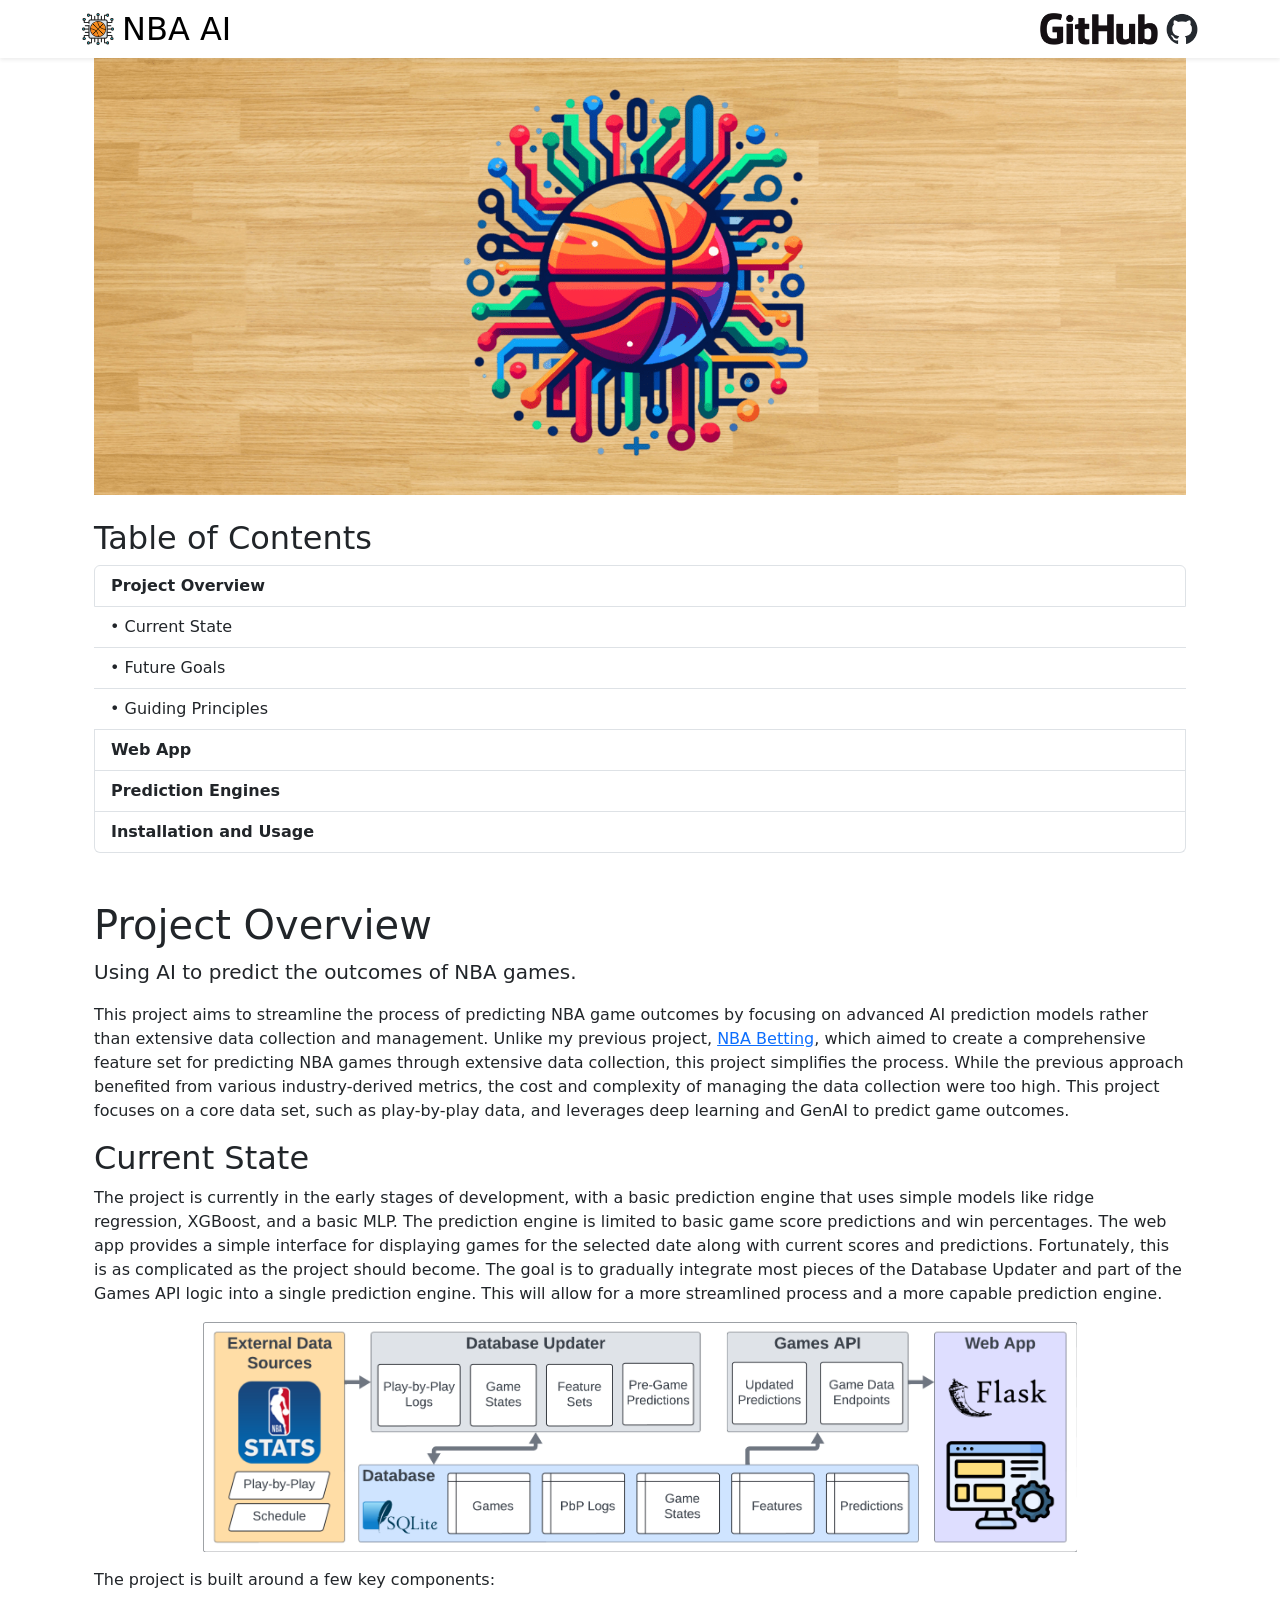
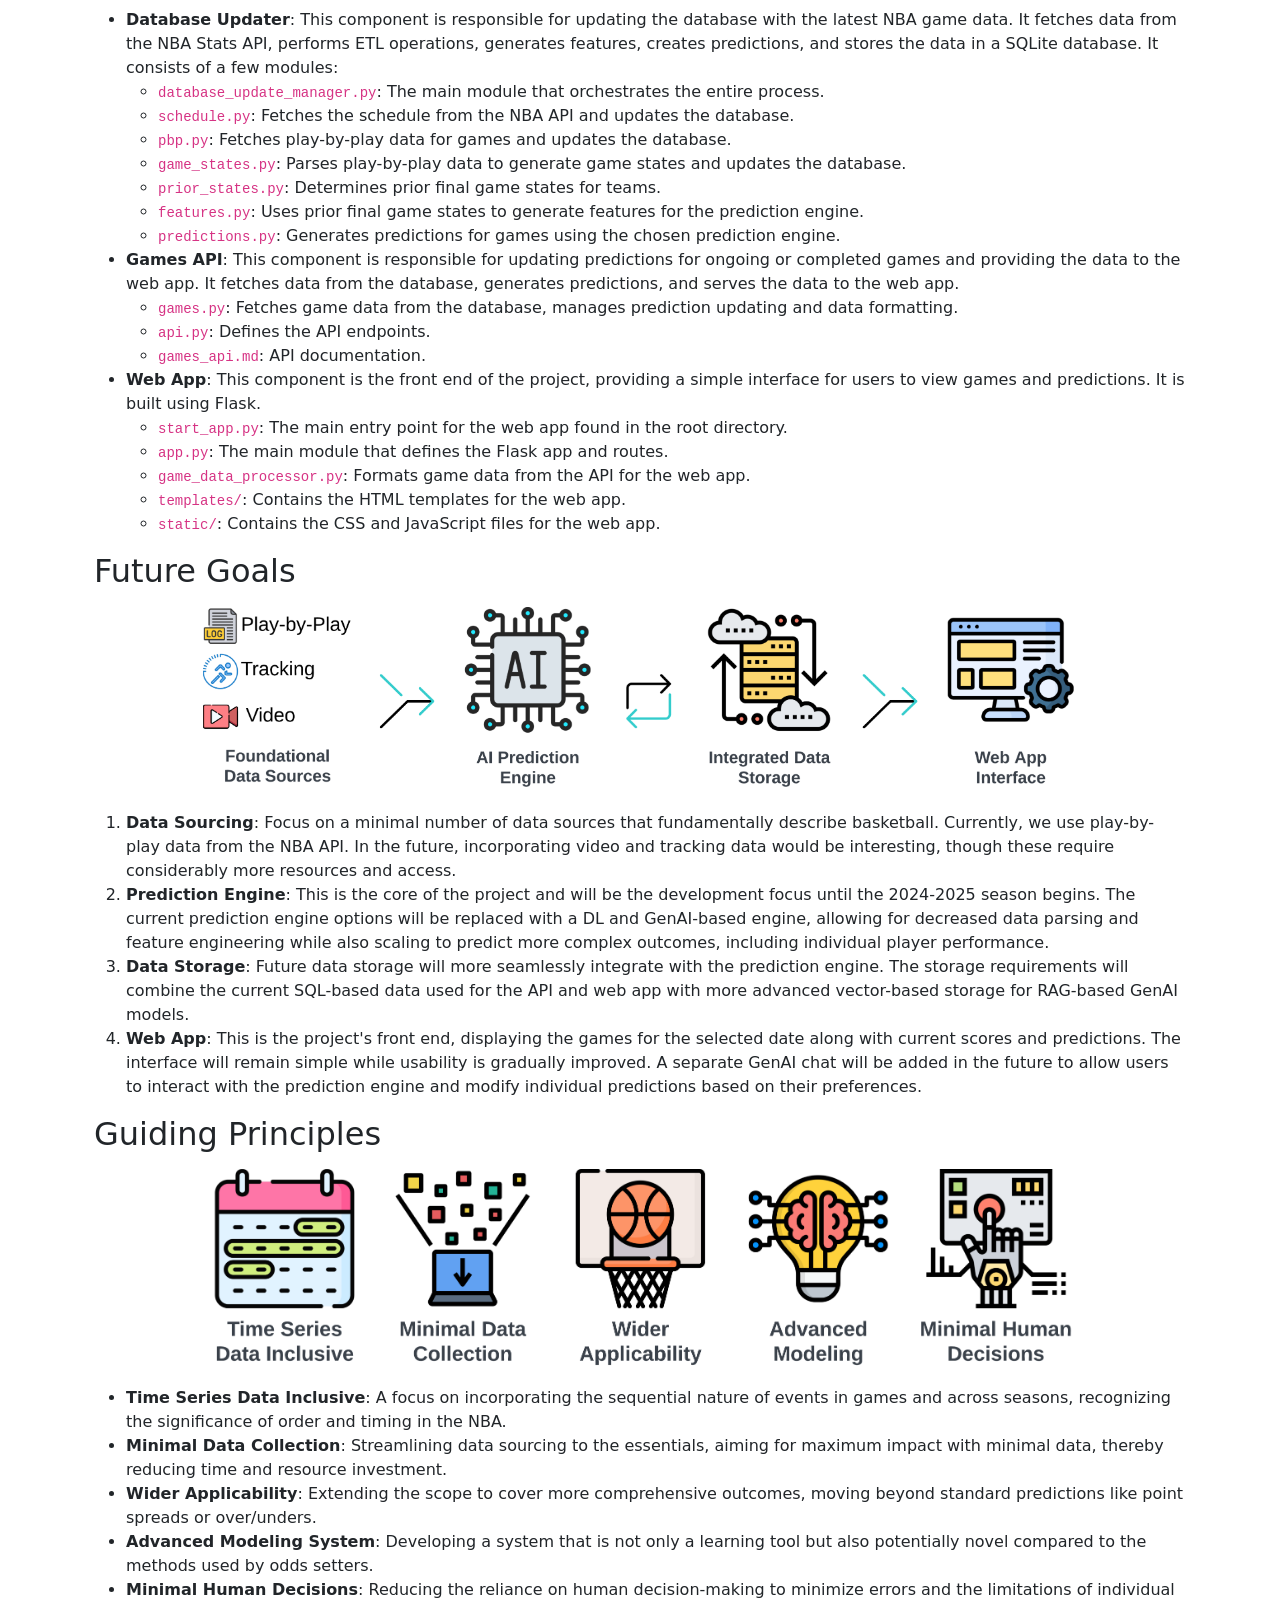
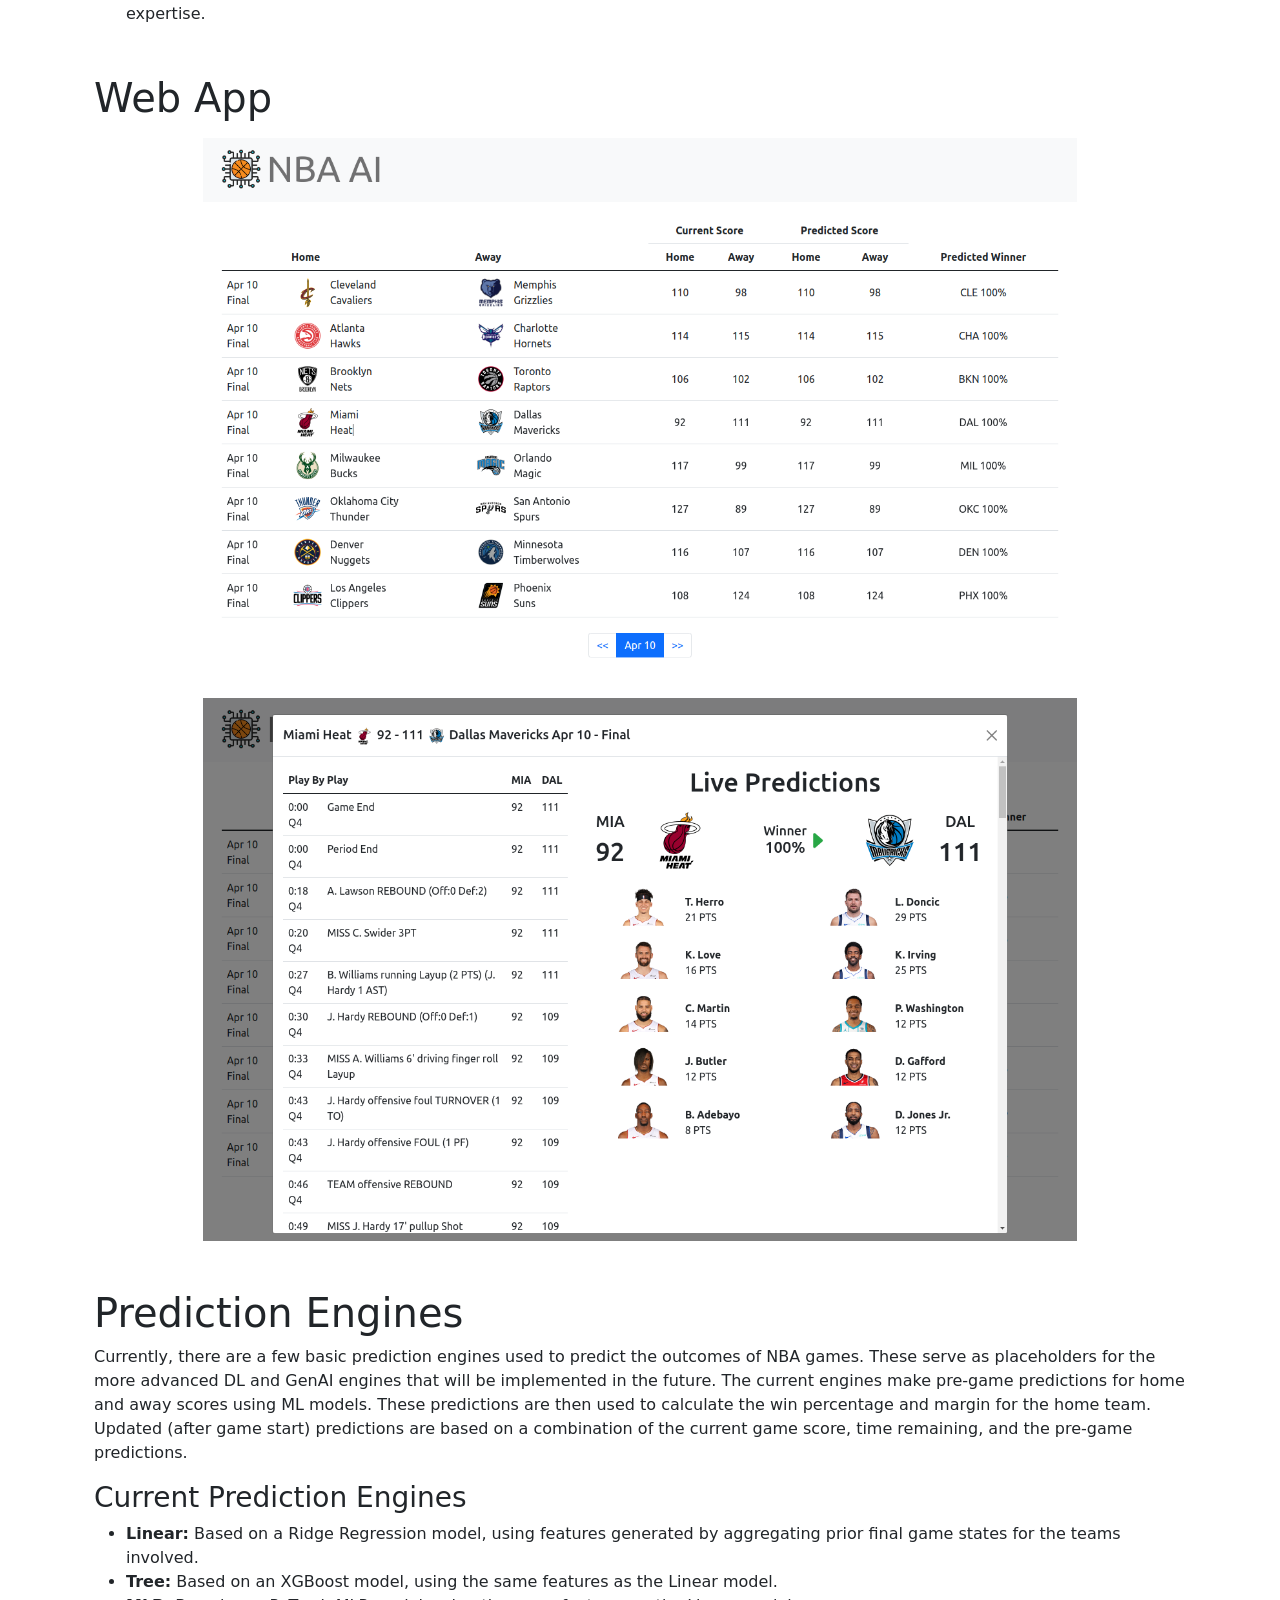
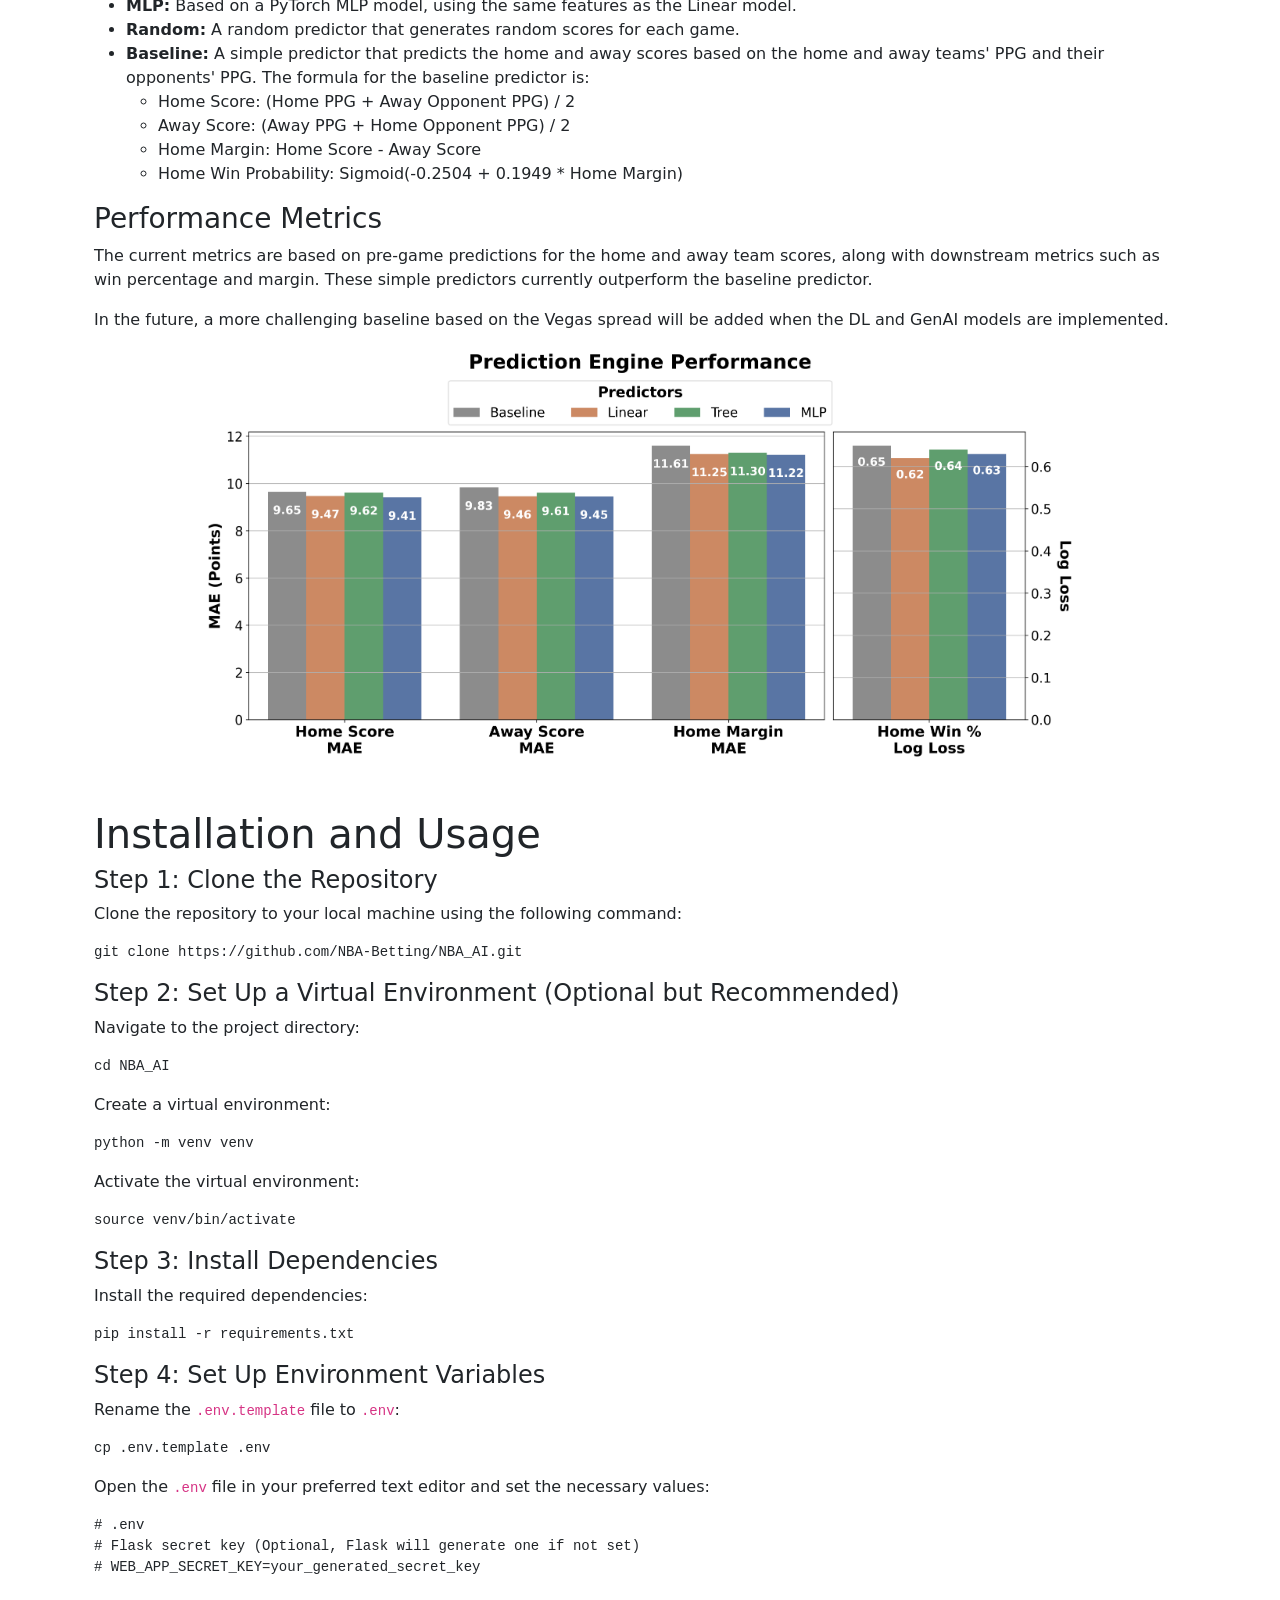
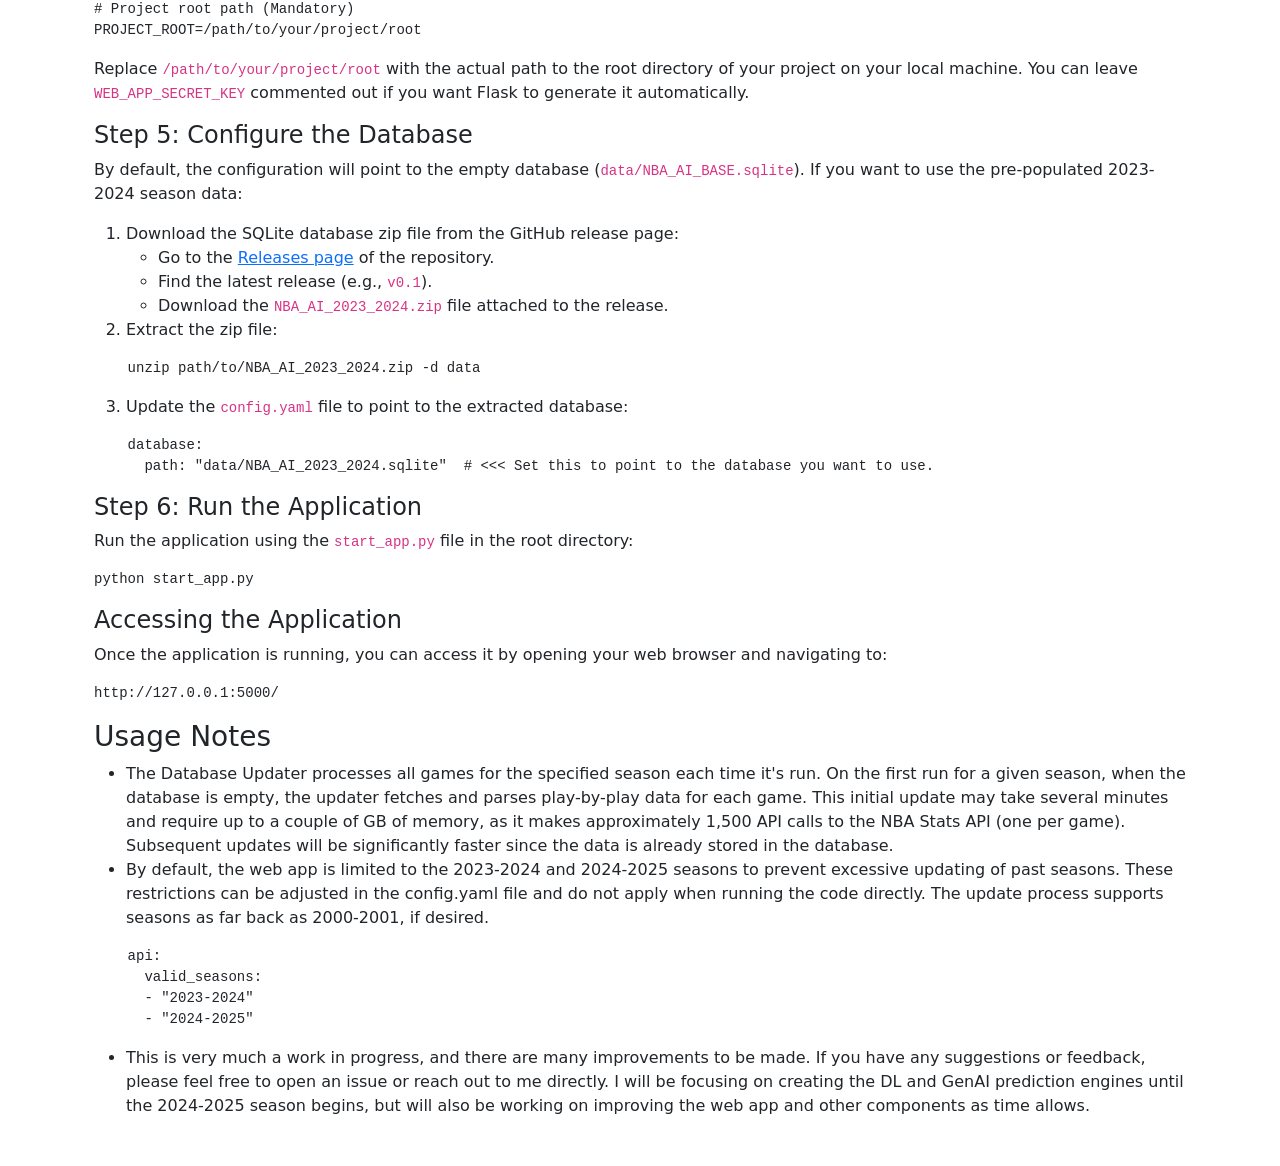
==== docs/index.html @ 080e9ebb "Adding Github Pages site in docs folder" ====
<!DOCTYPE html>
<html lang="en-US">

<head>
    <link rel="canonical" href="https://nba-ai.us/" />
    <title>NBA AI</title>
    <meta name="description" content="Using AI to predict the outcomes of NBA games." />

    <meta charset="UTF-8">
    <meta http-equiv="X-UA-Compatible" content="IE=edge">
    <meta name="viewport" content="width=device-width, initial-scale=1">
    <meta name="generator" content="Jekyll v3.9.3" />
    <meta property="og:title" content="NBA AI" />
    <meta property="og:locale" content="en_US" />
    <meta property="og:description" content="Using AI to predict the outcomes of NBA games." />
    <meta property="og:url" content="https://nba-ai.us/" />
    <meta property="og:site_name" content="NBA AI" />
    <meta property="og:type" content="website" />
    <meta name="twitter:card" content="summary" />
    <meta property="twitter:title" content="NBA AI" />
    <script type="application/ld+json">
{"@context":"https://schema.org","@type":"WebSite","description":"Using AI to predict the outcomes of NBA games.","headline":"NBA AI","name":"NBA AI","url":"https://nba-ai.us/"}</script>

    <!-- Bootstrap -->
    <link href="https://cdn.jsdelivr.net/npm/bootstrap@5.3.2/dist/css/bootstrap.min.css" rel="stylesheet"
        integrity="sha384-T3c6CoIi6uLrA9TneNEoa7RxnatzjcDSCmG1MXxSR1GAsXEV/Dwwykc2MPK8M2HN" crossorigin="anonymous">

    <!-- CSS -->
    <link rel="stylesheet" href="style.css">

    <!-- Google Analytics -->
    <script async src="https://www.googletagmanager.com/gtag/js?id=G-5FNXVFZDEQ"></script>
    <script>
        window.dataLayer = window.dataLayer || [];
        function gtag() { dataLayer.push(arguments); }
        gtag('js', new Date());

        gtag('config', 'G-5FNXVFZDEQ');
    </script>

    <!-- Favicon -->
    <link rel="shortcut icon" type="image/x-icon" href="images/bball_favicon.png" />

</head>

<body id="top">
    <!-- Header -->
    <nav class="navbar navbar-expand-md navbar-light bg-white fixed-top shadow-sm">
        <div class="container-md d-flex justify-content-between align-items-center">
            <a class="navbar-brand d-flex align-items-center" href="#top">
                <!-- Use Bootstrap's width utilities to control image size responsively -->
                <img src="images/nba_ai_logo.png" alt="Logo" class="d-inline-block align-middle"
                    style="height: 2rem; width: auto;">
                <span class="h1 mb-0 ms-2 align-middle" style="line-height: 1; font-size: 2rem;">NBA AI</span>
            </a>
            <div class="github-branding">
                <a href="https://github.com/NBA-Betting/NBA_AI" target="_blank" rel="noopener noreferrer"
                    class="d-flex align-items-center text-dark text-decoration-none">
                    <img src="images/GitHub_Logo.png" alt="GitHub Name" class="img-fluid me-2"
                        style="height: 2rem; width: auto;">
                    <img src="images/github-mark.png" alt="GitHub Icon" class="img-fluid"
                        style="height: 2rem; width: auto;">
                </a>
            </div>
        </div>
    </nav>

    <!-- Content -->
    <div class="container-md body-content">

        <!-- Header Image -->
        <div class="container-md">
            <img src="images/nba_ai_header_15x6.png" alt="Header Image" class="img-fluid"
                style="width: 100%; height: auto;">
        </div>

        <!-- Table of Contents -->
        <div class="container-md my-4">
            <h2 id="table-of-contents">Table of Contents</h2>
            <div class="list-group">
                <a class="list-group-item list-group-item-action" href="#project-overview"><strong>Project
                        Overview</strong></a>
                <div class="list-group list-group-flush ml-3">
                    <a class="list-group-item list-group-item-action" href="#current-state">• Current State</a>
                    <a class="list-group-item list-group-item-action" href="#future-goals">• Future Goals</a>
                    <a class="list-group-item list-group-item-action" href="#guiding-principles">• Guiding
                        Principles</a>
                </div>
                <a class="list-group-item list-group-item-action" href="#web-app"><strong>Web App</strong></a>
                <a class="list-group-item list-group-item-action" href="#prediction-engines"><strong>Prediction
                        Engines</strong></a>
                <a class="list-group-item list-group-item-action" href="#installation-and-usage"><strong>Installation
                        and Usage</strong></a>
            </div>
        </div>

        <!-- Project Overview -->
        <div class="container my-5">
            <h1 id="project-overview">Project Overview</h1>


            <p id="project-goal" class="lead">Using AI to predict the outcomes of NBA games.</p>


            <p>This project aims to streamline the process of predicting NBA game outcomes by focusing on advanced AI
                prediction
                models rather than extensive data collection and management. Unlike my previous project, <a
                    href="https://github.com/NBA-Betting/NBA_Betting/tree/main" target="_blank"
                    rel="noopener noreferrer">NBA Betting</a>, which aimed to create a
                comprehensive feature set for predicting NBA games through extensive data collection, this project
                simplifies
                the process. While the previous approach benefited from various industry-derived metrics, the cost and
                complexity of managing the data collection were too high. This project focuses on a core data set, such
                as
                play-by-play data, and leverages deep learning and GenAI to predict game outcomes.</p>

            <h2 id="current-state">Current State</h2>

            <p>The project is currently in the early stages of development, with a basic prediction engine that uses
                simple
                models like ridge regression, XGBoost, and a basic MLP. The prediction engine is limited to basic game
                score
                predictions and win percentages. The web app provides a simple interface for displaying games for the
                selected
                date along with current scores and predictions. Fortunately, this is as complicated as the project
                should
                become. The goal is to gradually integrate most pieces of the Database Updater and part of the Games API
                logic
                into a single prediction engine. This will allow for a more streamlined process and a more capable
                prediction
                engine.</p>

            <img src="images/project_flowchart.png" alt="Project Flowchart" class="img-fluid custom-image mx-auto" />

            <p>The project is built around a few key components:</p>
            <ul>
                <li><strong>Database Updater</strong>: This component is responsible for updating the database with the
                    latest
                    NBA game data. It fetches data from the NBA Stats API, performs ETL operations, generates features,
                    creates
                    predictions, and stores the data in a SQLite database. It consists of a few modules:
                    <ul>
                        <li><code>database_update_manager.py</code>: The main module that orchestrates the entire
                            process.
                        </li>
                        <li><code>schedule.py</code>: Fetches the schedule from the NBA API and updates the database.
                        </li>
                        <li><code>pbp.py</code>: Fetches play-by-play data for games and updates the database.</li>
                        <li><code>game_states.py</code>: Parses play-by-play data to generate game states and updates
                            the
                            database.</li>
                        <li><code>prior_states.py</code>: Determines prior final game states for teams.</li>
                        <li><code>features.py</code>: Uses prior final game states to generate features for the
                            prediction
                            engine.</li>
                        <li><code>predictions.py</code>: Generates predictions for games using the chosen prediction
                            engine.
                        </li>
                    </ul>
                </li>
                <li><strong>Games API</strong>: This component is responsible for updating predictions for ongoing or
                    completed
                    games and providing the data to the web app. It fetches data from the database, generates
                    predictions,
                    and
                    serves the data to the web app.
                    <ul>
                        <li><code>games.py</code>: Fetches game data from the database, manages prediction updating and
                            data
                            formatting.</li>
                        <li><code>api.py</code>: Defines the API endpoints.</li>
                        <li><code>games_api.md</code>: API documentation.</li>
                    </ul>
                </li>
                <li><strong>Web App</strong>: This component is the front end of the project, providing a simple
                    interface
                    for
                    users to view games and predictions. It is built using Flask.
                    <ul>
                        <li><code>start_app.py</code>: The main entry point for the web app found in the root directory.
                        </li>
                        <li><code>app.py</code>: The main module that defines the Flask app and routes.</li>
                        <li><code>game_data_processor.py</code>: Formats game data from the API for the web app.</li>
                        <li><code>templates/</code>: Contains the HTML templates for the web app.</li>
                        <li><code>static/</code>: Contains the CSS and JavaScript files for the web app.</li>
                    </ul>
                </li>
            </ul>

            <h2 id="future-goals">Future Goals</h2>

            <img src="images/foundational_model_outline.png" alt="Foundational Model Outline"
                class="img-fluid custom-image mx-auto" />

            <ol>
                <li><strong>Data Sourcing</strong>: Focus on a minimal number of data sources that fundamentally
                    describe
                    basketball. Currently, we use play-by-play data from the NBA API. In the future, incorporating video
                    and
                    tracking data would be interesting, though these require considerably more resources and access.
                </li>
                <li><strong>Prediction Engine</strong>: This is the core of the project and will be the development
                    focus
                    until
                    the 2024-2025 season begins. The current prediction engine options will be replaced with a DL and
                    GenAI-based engine, allowing for decreased data parsing and feature engineering while also scaling
                    to
                    predict more complex outcomes, including individual player performance.</li>
                <li><strong>Data Storage</strong>: Future data storage will more seamlessly integrate with the
                    prediction
                    engine. The storage requirements will combine the current SQL-based data used for the API and web
                    app
                    with
                    more advanced vector-based storage for RAG-based GenAI models.</li>
                <li><strong>Web App</strong>: This is the project's front end, displaying the games for the selected
                    date
                    along
                    with current scores and predictions. The interface will remain simple while usability is gradually
                    improved.
                    A separate GenAI chat will be added in the future to allow users to interact with the prediction
                    engine
                    and
                    modify individual predictions based on their preferences.</li>
            </ol>

            <h2 id="guiding-principles">Guiding Principles</h2>

            <img src="images/guiding_principles.png" alt="Project Guiding Principles"
                class="img-fluid custom-image mx-auto" />

            <ul>
                <li><strong>Time Series Data Inclusive</strong>: A focus on incorporating the sequential nature of
                    events in
                    games and across seasons, recognizing the significance of order and timing in the NBA.</li>
                <li><strong>Minimal Data Collection</strong>: Streamlining data sourcing to the essentials, aiming for
                    maximum
                    impact with minimal data, thereby reducing time and resource investment.</li>
                <li><strong>Wider Applicability</strong>: Extending the scope to cover more comprehensive outcomes,
                    moving
                    beyond standard predictions like point spreads or over/unders.</li>
                <li><strong>Advanced Modeling System</strong>: Developing a system that is not only a learning tool but
                    also
                    potentially novel compared to the methods used by odds setters.</li>
                <li><strong>Minimal Human Decisions</strong>: Reducing the reliance on human decision-making to minimize
                    errors
                    and the limitations of individual expertise.</li>
            </ul>
        </div>

        <!-- Web App -->
        <div class="container my-5">
            <h1 id="web-app">Web App</h1>

            <img src="images/web_app_homepage.png" alt="Web App Home Page" class="img-fluid custom-image mx-auto" />
            <img src="images/web_app_game_details.png" alt="Web App Game Details"
                class="img-fluid custom-image mx-auto" />
        </div>

        <!-- Prediction Engines -->
        <div class="container my-5">
            <h1 id="prediction-engines">Prediction Engines</h1>

            <p>Currently, there are a few basic prediction engines used to predict the outcomes of NBA games. These
                serve as
                placeholders for the more advanced DL and GenAI engines that will be implemented in the future. The
                current
                engines make pre-game predictions for home and away scores using ML models. These predictions are then
                used
                to
                calculate the win percentage and margin for the home team. Updated (after game start) predictions are
                based
                on a
                combination of the current game score, time remaining, and the pre-game predictions.</p>

            <h3 id="current-prediction-engines">Current Prediction Engines</h3>

            <ul>
                <li><strong>Linear:</strong> Based on a Ridge Regression model, using features generated by aggregating
                    prior final game states for the teams involved.</li>
                <li><strong>Tree:</strong> Based on an XGBoost model, using the same features as the Linear model.</li>
                <li><strong>MLP:</strong> Based on a PyTorch MLP model, using the same features as the Linear model.
                </li>
                <li><strong>Random:</strong> A random predictor that generates random scores for each game.</li>
                <li><strong>Baseline:</strong> A simple predictor that predicts the home and away scores based on the
                    home and away teams' PPG and their opponents' PPG. The formula for the baseline predictor is:
                    <ul>
                        <li>Home Score: (Home PPG + Away Opponent PPG) / 2</li>
                        <li>Away Score: (Away PPG + Home Opponent PPG) / 2</li>
                        <li>Home Margin: Home Score - Away Score</li>
                        <li>Home Win Probability: Sigmoid(-0.2504 + 0.1949 * Home Margin)</li>
                    </ul>
                </li>
            </ul>

            <h3 id="performance-metrics">Performance Metrics</h3>

            <p>The current metrics are based on pre-game predictions for the home and away team scores, along with
                downstream
                metrics such as win percentage and margin. These simple predictors currently outperform the baseline
                predictor.
            </p>

            <p>In the future, a more challenging baseline based on the Vegas spread will be added when the DL and GenAI
                models
                are implemented.</p>

            <img src="images/predictor_performance.png" alt="Prediction Engine Performance Metrics"
                class="img-fluid custom-image mx-auto" />
        </div>

        <!-- Installation and Usage -->
        <div class="container my-5">
            <h1 id="installation-and-usage">Installation and Usage</h1>

            <h4 id="step-1-clone-the-repository">Step 1: Clone the Repository</h4>

            <p>Clone the repository to your local machine using the following command:</p>

            <pre><code>git clone https://github.com/NBA-Betting/NBA_AI.git</code></pre>

            <h4 id="step-2-set-up-a-virtual-environment-optional-but-recommended">Step 2: Set Up a Virtual Environment
                (Optional but Recommended)</h4>

            <p>Navigate to the project directory:</p>

            <pre><code>cd NBA_AI</code></pre>

            <p>Create a virtual environment:</p>

            <pre><code>python -m venv venv</code></pre>

            <p>Activate the virtual environment:</p>

            <pre><code>source venv/bin/activate</code></pre>

            <h4 id="step-3-install-dependencies">Step 3: Install Dependencies</h4>

            <p>Install the required dependencies:</p>

            <pre><code>pip install -r requirements.txt</code></pre>

            <h4 id="step-4-set-up-environment-variables">Step 4: Set Up Environment Variables</h4>

            <p>Rename the <code>.env.template</code> file to <code>.env</code>:</p>

            <pre><code>cp .env.template .env</code></pre>

            <p>Open the <code>.env</code> file in your preferred text editor and set the necessary values:</p>

            <pre><code># .env
# Flask secret key (Optional, Flask will generate one if not set)
# WEB_APP_SECRET_KEY=your_generated_secret_key

# Project root path (Mandatory)
PROJECT_ROOT=/path/to/your/project/root</code></pre>

            <p>Replace <code>/path/to/your/project/root</code> with the actual path to the root directory of your
                project on your local machine. You can leave <code>WEB_APP_SECRET_KEY</code> commented out if you want
                Flask to generate it automatically.</p>

            <h4 id="step-5-configure-the-database">Step 5: Configure the Database</h4>

            <p>By default, the configuration will point to the empty database (<code>data/NBA_AI_BASE.sqlite</code>). If
                you want to use the pre-populated 2023-2024 season data:</p>

            <ol>
                <li>Download the SQLite database zip file from the GitHub release page:
                    <ul>
                        <li>Go to the <a href="https://github.com/NBA-Betting/NBA_AI/releases" target="_blank"
                                rel="noopener noreferrer">Releases page</a> of the repository.</li>
                        <li>Find the latest release (e.g., <code>v0.1</code>).</li>
                        <li>Download the <code>NBA_AI_2023_2024.zip</code> file attached to the release.</li>
                    </ul>
                </li>
                <li>Extract the zip file:</li>
            </ol>

            <pre><code>    unzip path/to/NBA_AI_2023_2024.zip -d data</code></pre>

            <ol start="3">
                <li>Update the <code>config.yaml</code> file to point to the extracted database:</li>
            </ol>

            <pre><code>    database:
      path: "data/NBA_AI_2023_2024.sqlite"  # <<< Set this to point to the database you want to use.</code></pre>

            <h4 id="step-6-run-the-application">Step 6: Run the Application</h4>

            <p>Run the application using the <code>start_app.py</code> file in the root directory:</p>

            <pre><code>python start_app.py</code></pre>

            <h4 id="accessing-the-application">Accessing the Application</h4>

            <p>Once the application is running, you can access it by opening your web browser and navigating to:</p>

            <pre><code>http://127.0.0.1:5000/</code></pre>

            <h3 id="usage-notes">Usage Notes</h3>

            <ul>
                <li>The Database Updater processes all games for the specified season each time it's run. On the first
                    run
                    for a
                    given season, when the database is empty, the updater fetches and parses play-by-play data for each
                    game.
                    This initial update may take several minutes and require up to a couple of GB of memory, as it makes
                    approximately 1,500 API calls to the NBA Stats API (one per game). Subsequent updates will be
                    significantly
                    faster since the data is already stored in the database.</li>
                <li>By default, the web app is limited to the 2023-2024 and 2024-2025 seasons to prevent excessive
                    updating
                    of
                    past seasons. These restrictions can be adjusted in the config.yaml file and do not apply when
                    running
                    the
                    code directly. The update process supports seasons as far back as 2000-2001, if desired.</li>
            </ul>

            <pre><code>    api:
      valid_seasons:
      - "2023-2024"
      - "2024-2025"</code></pre>

            <ul>
                <li>This is very much a work in progress, and there are many improvements to be made. If you have any
                    suggestions or feedback, please feel free to open an issue or reach out to me directly. I will be
                    focusing
                    on creating the DL and GenAI prediction engines until the 2024-2025 season begins, but will also be
                    working
                    on improving the web app and other components as time allows.</li>
            </ul>
        </div>
    </div>

    <!-- Bootstrap -->
    <script src="https://cdn.jsdelivr.net/npm/bootstrap@5.3.2/dist/js/bootstrap.bundle.min.js"
        integrity="sha384-C6RzsynM9kWDrMNeT87bh95OGNyZPhcTNXj1NW7RuBCsyN/o0jlpcV8Qyq46cDfL"
        crossorigin="anonymous"></script>

    <script>
        var navbarHeight = document.querySelector('.navbar').offsetHeight;
        document.querySelector('.body-content').style.paddingTop = navbarHeight + 'px';
    </script>

</body>

</html>
---- docs/style.css ----
/* Custom styles for GitHub branding within the header */
.github-branding {
    text-decoration: none;
    /* Removes the underline from all anchor tags within */
    display: flex;
    /* Aligns the items next to each other */
    align-items: center;
    /* Aligns items vertically */
}

/* Custom styles for individual GitHub logos */
.github-name-logo,
.github-icon-logo {
    height: 2em;
    /* Ensures both logos have the same height */
    margin: 0 5px;
    /* Adds spacing around the logos */
}

html {
    scroll-padding-top: 70px;
    /* The value should be the height of your navbar or greater */
}

/* Default styles for smaller screens */
.custom-image {
    max-width: 100%;
}

/* Adjust the size for larger screens (e.g., screens with a width of 1200px or more) and center horizontally */
@media (min-width: 1200px) {
    .custom-image {
        max-width: 80%;
        /* Adjust the percentage as needed */
        display: block;
        /* Ensures it's centered within its parent container */
        margin: 0 auto;
        /* Centers horizontally */
        margin-top: 1em;
        margin-bottom: 1em;
    }
}
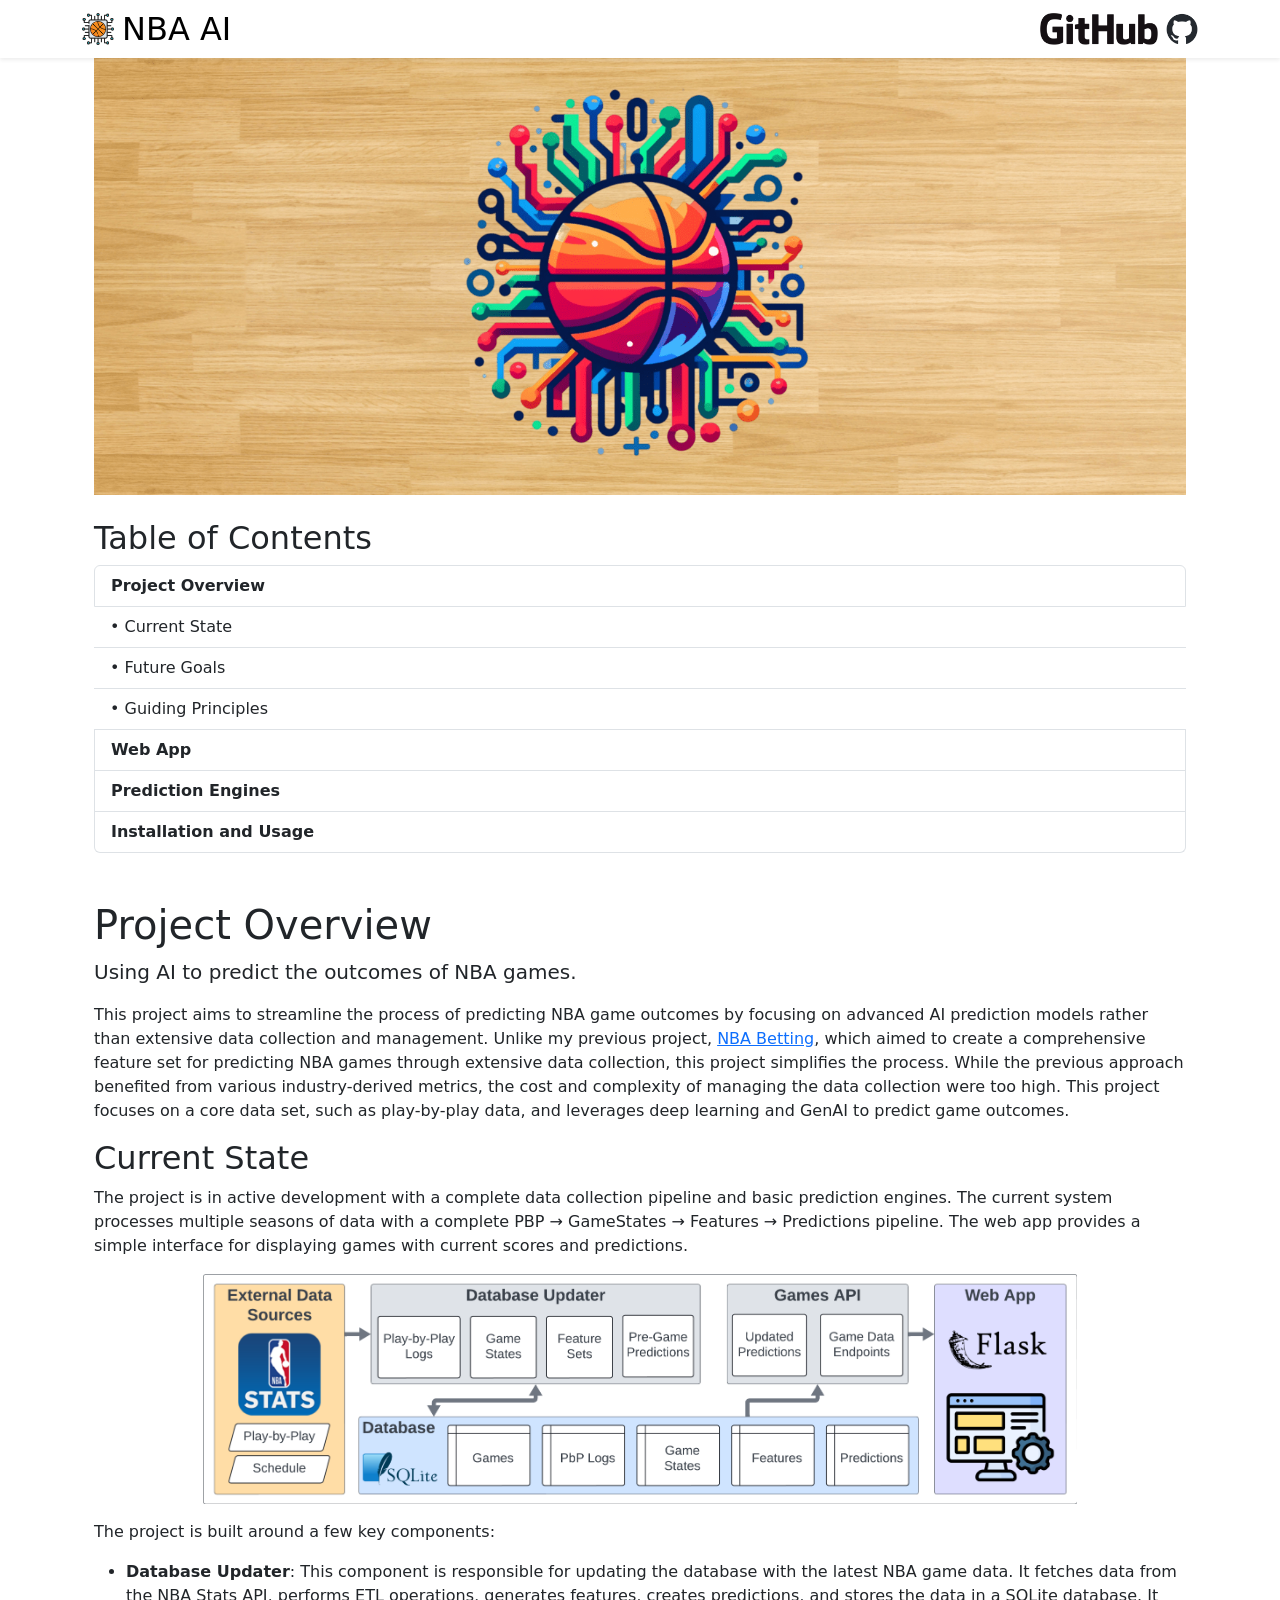
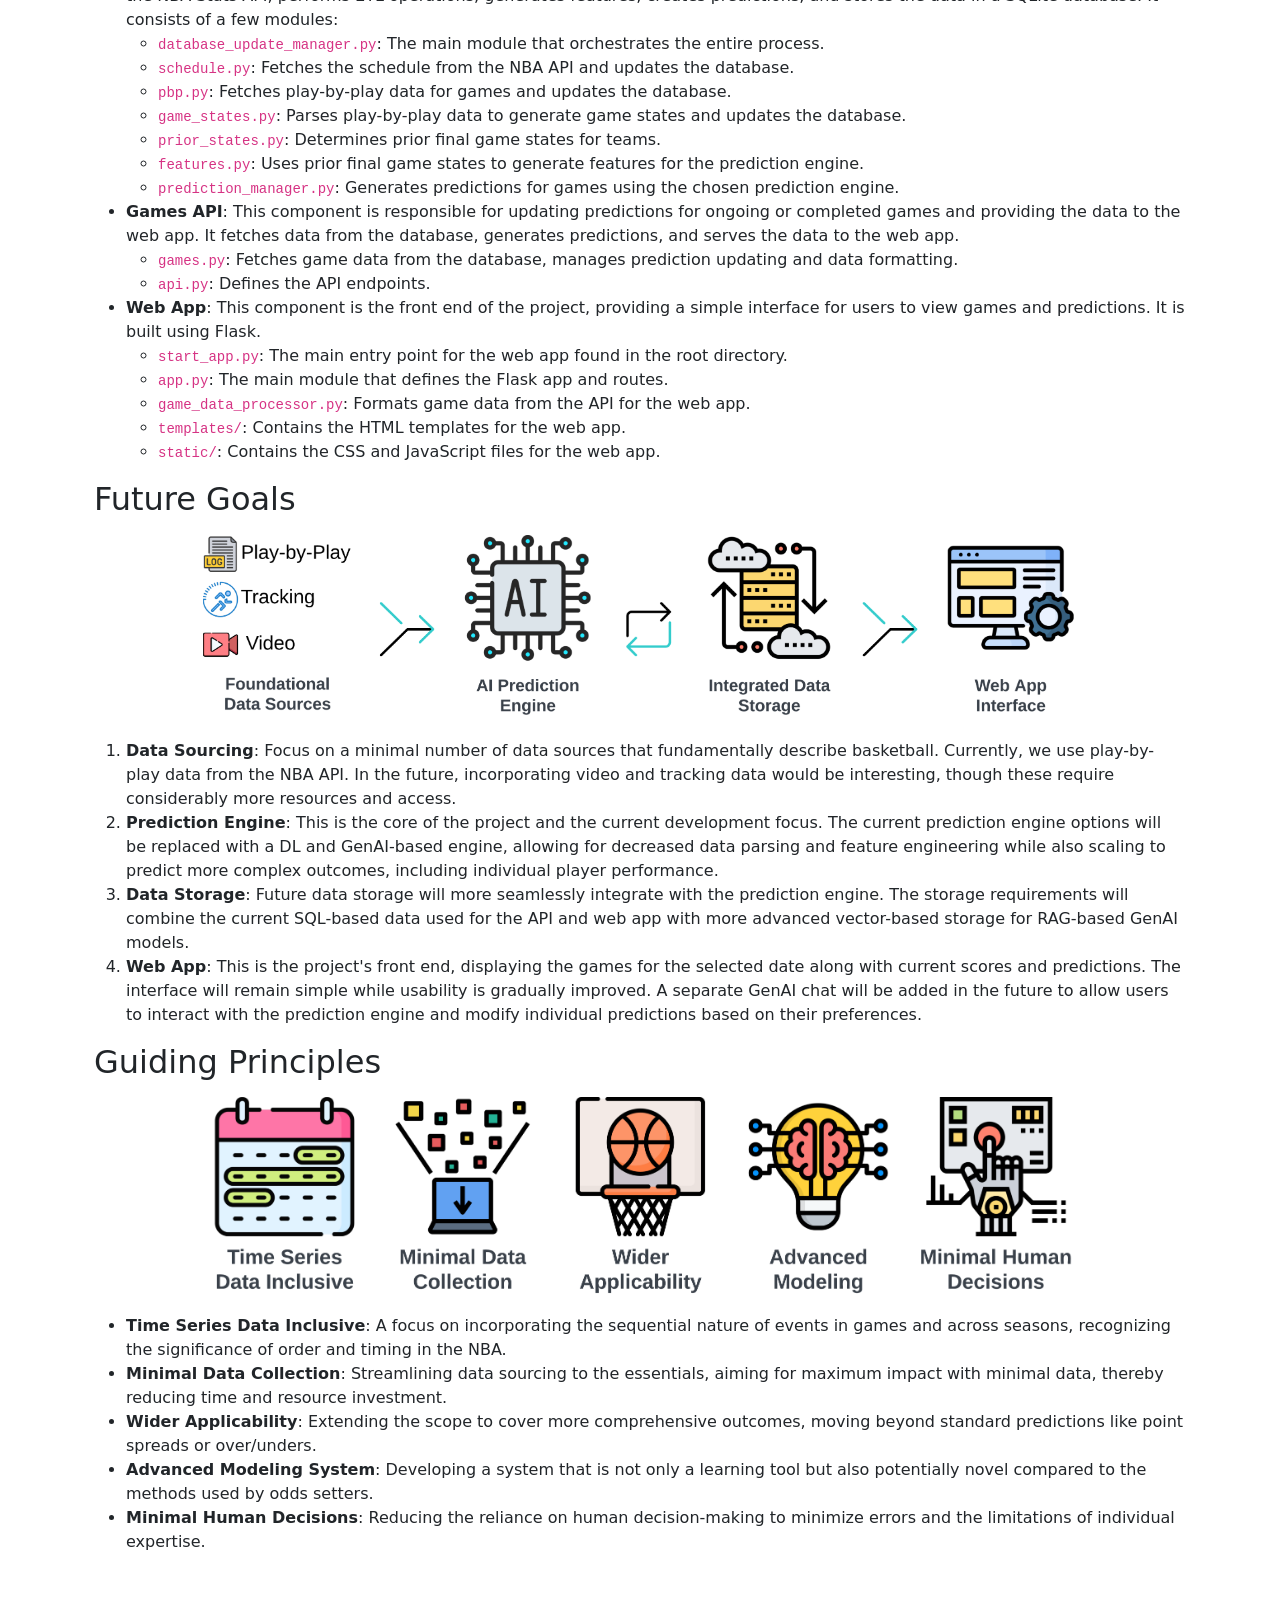
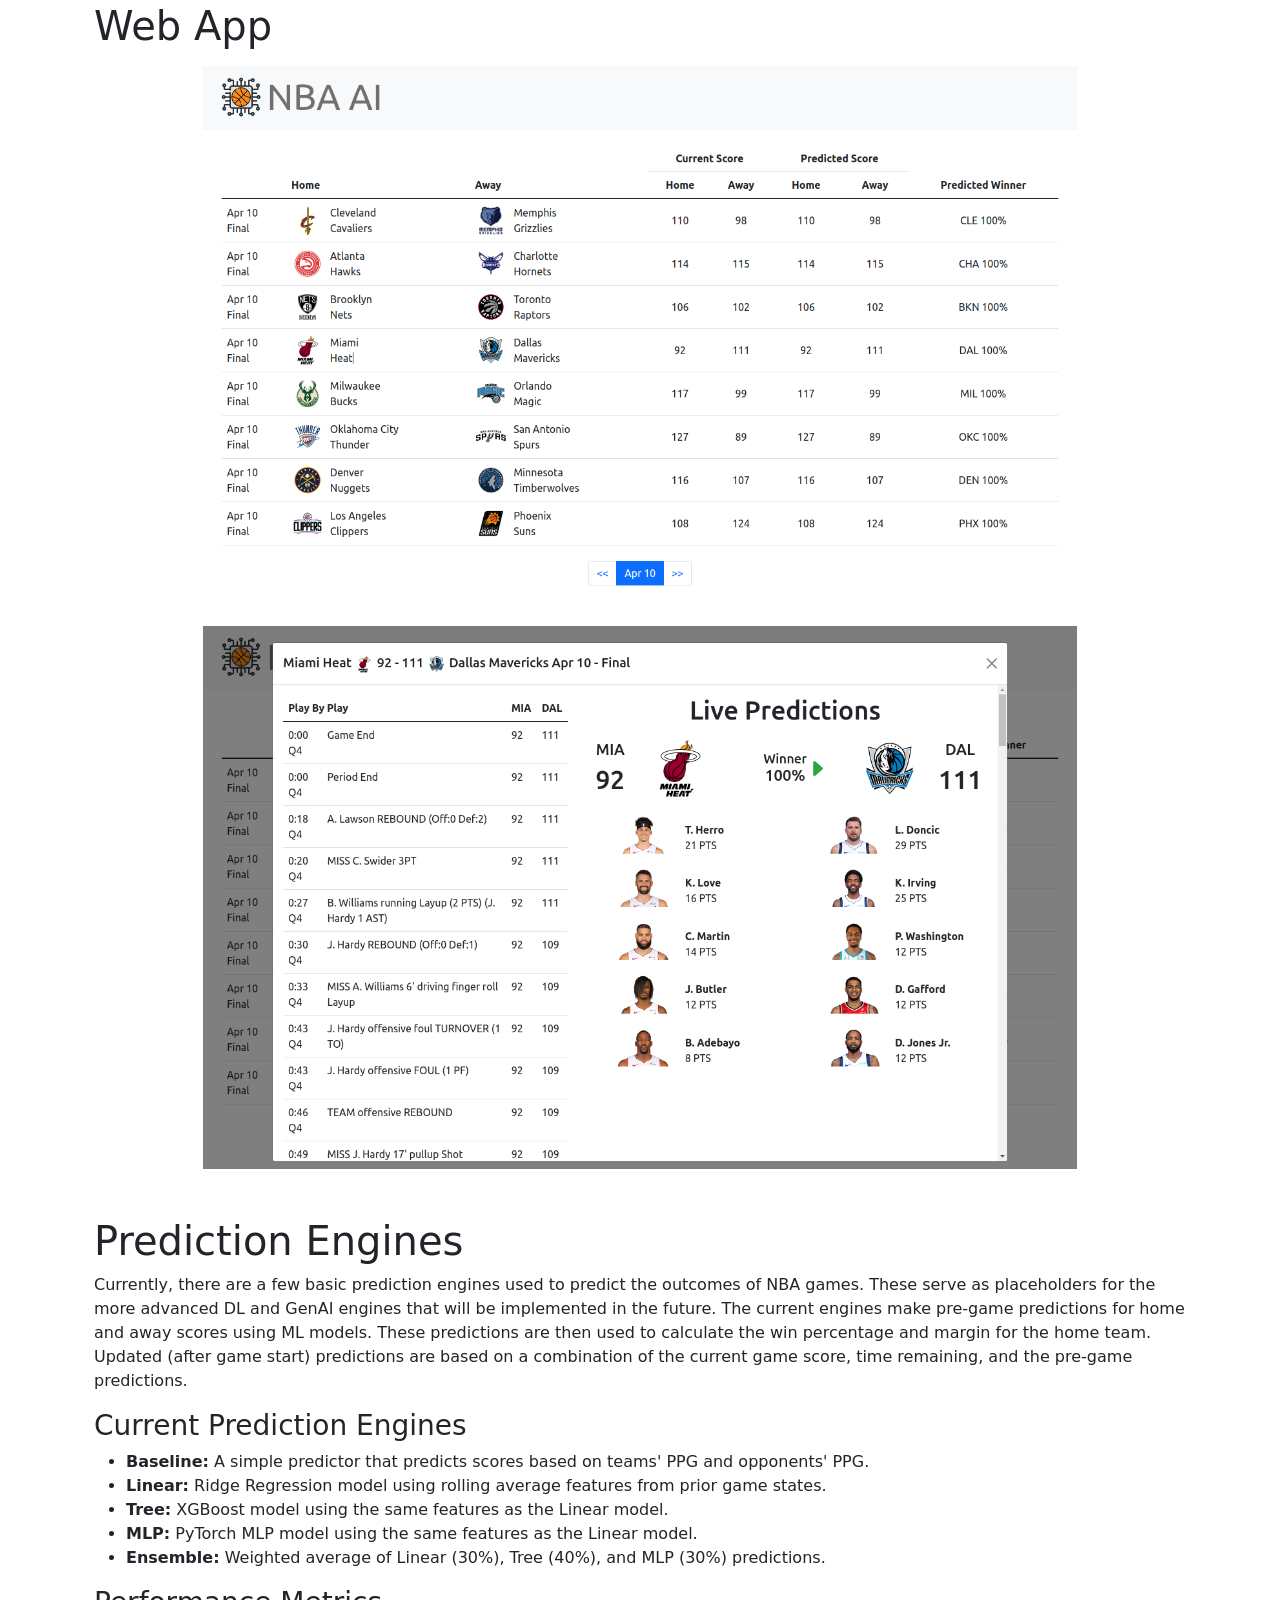
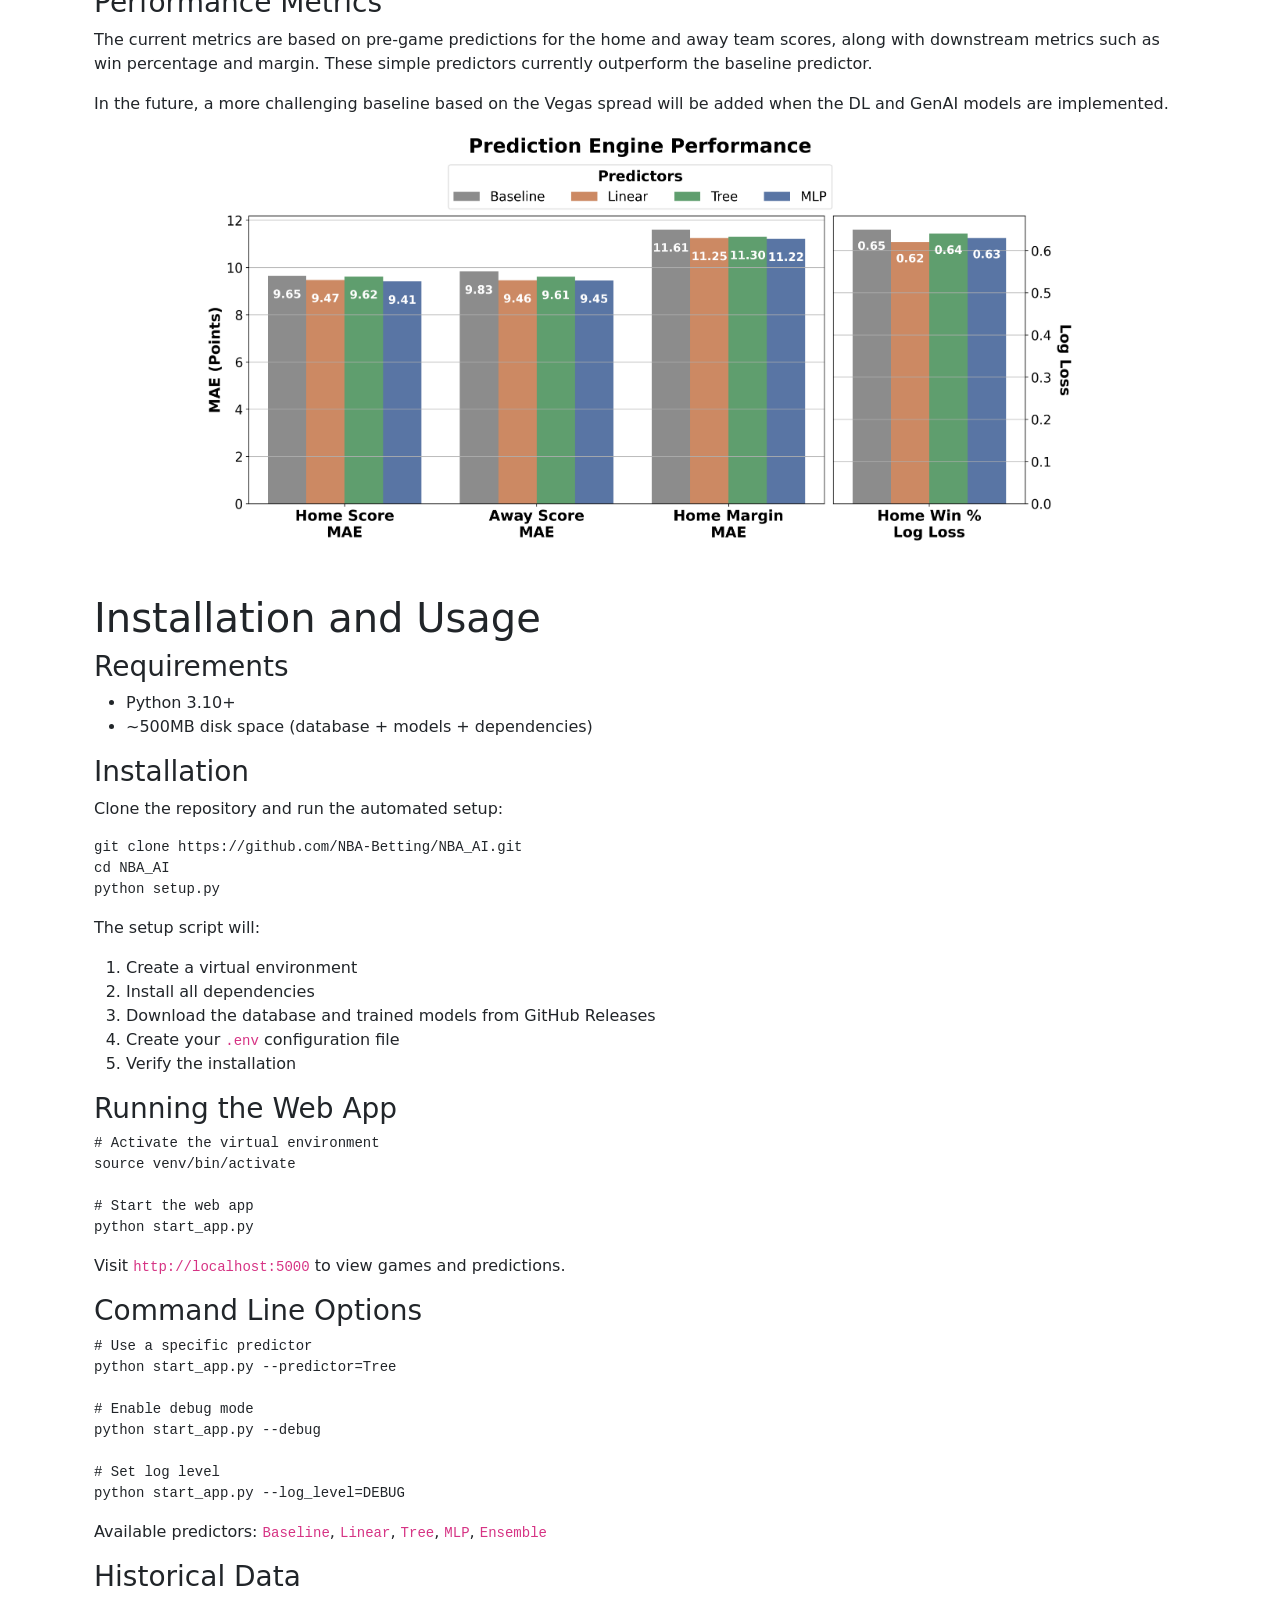
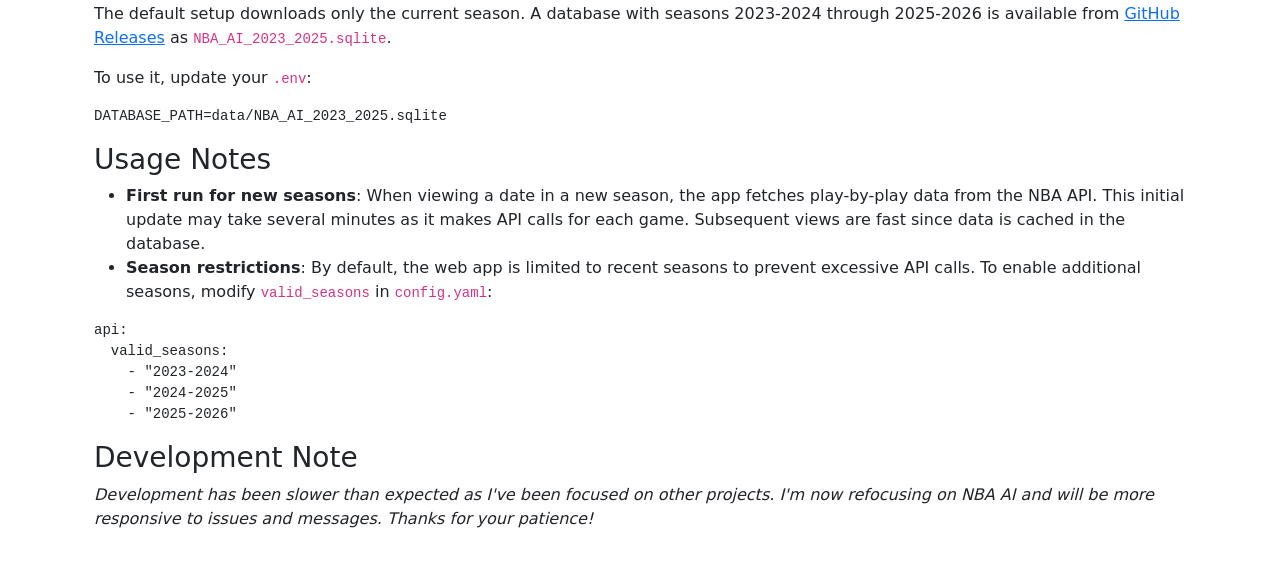
==== commit 56cb6f33: "Sprint 10: Public Release v0.2.0 🚀 NEW FEATURES: - Automated setup.py for new users (venv, deps, DB/" ====
--- a/docs/index.html
+++ b/docs/index.html
@@ -1,448 +1,573 @@
 <!DOCTYPE html>
 <html lang="en-US">
-
-<head>
+  <head>
     <link rel="canonical" href="https://nba-ai.us/" />
     <title>NBA AI</title>
-    <meta name="description" content="Using AI to predict the outcomes of NBA games." />
-
-    <meta charset="UTF-8">
-    <meta http-equiv="X-UA-Compatible" content="IE=edge">
-    <meta name="viewport" content="width=device-width, initial-scale=1">
+    <meta
+      name="description"
+      content="Using AI to predict the outcomes of NBA games."
+    />
+
+    <meta charset="UTF-8" />
+    <meta http-equiv="X-UA-Compatible" content="IE=edge" />
+    <meta name="viewport" content="width=device-width, initial-scale=1" />
     <meta name="generator" content="Jekyll v3.9.3" />
     <meta property="og:title" content="NBA AI" />
     <meta property="og:locale" content="en_US" />
-    <meta property="og:description" content="Using AI to predict the outcomes of NBA games." />
+    <meta
+      property="og:description"
+      content="Using AI to predict the outcomes of NBA games."
+    />
     <meta property="og:url" content="https://nba-ai.us/" />
     <meta property="og:site_name" content="NBA AI" />
     <meta property="og:type" content="website" />
     <meta name="twitter:card" content="summary" />
     <meta property="twitter:title" content="NBA AI" />
     <script type="application/ld+json">
-{"@context":"https://schema.org","@type":"WebSite","description":"Using AI to predict the outcomes of NBA games.","headline":"NBA AI","name":"NBA AI","url":"https://nba-ai.us/"}</script>
+      {
+        "@context": "https://schema.org",
+        "@type": "WebSite",
+        "description": "Using AI to predict the outcomes of NBA games.",
+        "headline": "NBA AI",
+        "name": "NBA AI",
+        "url": "https://nba-ai.us/"
+      }
+    </script>
 
     <!-- Bootstrap -->
-    <link href="https://cdn.jsdelivr.net/npm/bootstrap@5.3.2/dist/css/bootstrap.min.css" rel="stylesheet"
-        integrity="sha384-T3c6CoIi6uLrA9TneNEoa7RxnatzjcDSCmG1MXxSR1GAsXEV/Dwwykc2MPK8M2HN" crossorigin="anonymous">
+    <link
+      href="https://cdn.jsdelivr.net/npm/bootstrap@5.3.2/dist/css/bootstrap.min.css"
+      rel="stylesheet"
+      integrity="sha384-T3c6CoIi6uLrA9TneNEoa7RxnatzjcDSCmG1MXxSR1GAsXEV/Dwwykc2MPK8M2HN"
+      crossorigin="anonymous"
+    />
 
     <!-- CSS -->
-    <link rel="stylesheet" href="style.css">
+    <link rel="stylesheet" href="style.css" />
 
     <!-- Google Analytics -->
-    <script async src="https://www.googletagmanager.com/gtag/js?id=G-5FNXVFZDEQ"></script>
+    <script
+      async
+      src="https://www.googletagmanager.com/gtag/js?id=G-5FNXVFZDEQ"
+    ></script>
     <script>
-        window.dataLayer = window.dataLayer || [];
-        function gtag() { dataLayer.push(arguments); }
-        gtag('js', new Date());
-
-        gtag('config', 'G-5FNXVFZDEQ');
+      window.dataLayer = window.dataLayer || [];
+      function gtag() {
+        dataLayer.push(arguments);
+      }
+      gtag("js", new Date());
+
+      gtag("config", "G-5FNXVFZDEQ");
     </script>
 
     <!-- Favicon -->
-    <link rel="shortcut icon" type="image/x-icon" href="images/bball_favicon.png" />
-
-</head>
-
-<body id="top">
+    <link
+      rel="shortcut icon"
+      type="image/x-icon"
+      href="images/bball_favicon.png"
+    />
+  </head>
+
+  <body id="top">
     <!-- Header -->
-    <nav class="navbar navbar-expand-md navbar-light bg-white fixed-top shadow-sm">
-        <div class="container-md d-flex justify-content-between align-items-center">
-            <a class="navbar-brand d-flex align-items-center" href="#top">
-                <!-- Use Bootstrap's width utilities to control image size responsively -->
-                <img src="images/nba_ai_logo.png" alt="Logo" class="d-inline-block align-middle"
-                    style="height: 2rem; width: auto;">
-                <span class="h1 mb-0 ms-2 align-middle" style="line-height: 1; font-size: 2rem;">NBA AI</span>
-            </a>
-            <div class="github-branding">
-                <a href="https://github.com/NBA-Betting/NBA_AI" target="_blank" rel="noopener noreferrer"
-                    class="d-flex align-items-center text-dark text-decoration-none">
-                    <img src="images/GitHub_Logo.png" alt="GitHub Name" class="img-fluid me-2"
-                        style="height: 2rem; width: auto;">
-                    <img src="images/github-mark.png" alt="GitHub Icon" class="img-fluid"
-                        style="height: 2rem; width: auto;">
-                </a>
-            </div>
+    <nav
+      class="navbar navbar-expand-md navbar-light bg-white fixed-top shadow-sm"
+    >
+      <div
+        class="container-md d-flex justify-content-between align-items-center"
+      >
+        <a class="navbar-brand d-flex align-items-center" href="#top">
+          <!-- Use Bootstrap's width utilities to control image size responsively -->
+          <img
+            src="images/nba_ai_logo.png"
+            alt="Logo"
+            class="d-inline-block align-middle"
+            style="height: 2rem; width: auto"
+          />
+          <span
+            class="h1 mb-0 ms-2 align-middle"
+            style="line-height: 1; font-size: 2rem"
+            >NBA AI</span
+          >
+        </a>
+        <div class="github-branding">
+          <a
+            href="https://github.com/NBA-Betting/NBA_AI"
+            target="_blank"
+            rel="noopener noreferrer"
+            class="d-flex align-items-center text-dark text-decoration-none"
+          >
+            <img
+              src="images/GitHub_Logo.png"
+              alt="GitHub Name"
+              class="img-fluid me-2"
+              style="height: 2rem; width: auto"
+            />
+            <img
+              src="images/github-mark.png"
+              alt="GitHub Icon"
+              class="img-fluid"
+              style="height: 2rem; width: auto"
+            />
+          </a>
         </div>
+      </div>
     </nav>
 
     <!-- Content -->
     <div class="container-md body-content">
-
-        <!-- Header Image -->
-        <div class="container-md">
-            <img src="images/nba_ai_header_15x6.png" alt="Header Image" class="img-fluid"
-                style="width: 100%; height: auto;">
+      <!-- Header Image -->
+      <div class="container-md">
+        <img
+          src="images/nba_ai_header_15x6.png"
+          alt="Header Image"
+          class="img-fluid"
+          style="width: 100%; height: auto"
+        />
+      </div>
+
+      <!-- Table of Contents -->
+      <div class="container-md my-4">
+        <h2 id="table-of-contents">Table of Contents</h2>
+        <div class="list-group">
+          <a
+            class="list-group-item list-group-item-action"
+            href="#project-overview"
+            ><strong>Project Overview</strong></a
+          >
+          <div class="list-group list-group-flush ml-3">
+            <a
+              class="list-group-item list-group-item-action"
+              href="#current-state"
+              >• Current State</a
+            >
+            <a
+              class="list-group-item list-group-item-action"
+              href="#future-goals"
+              >• Future Goals</a
+            >
+            <a
+              class="list-group-item list-group-item-action"
+              href="#guiding-principles"
+              >• Guiding Principles</a
+            >
+          </div>
+          <a class="list-group-item list-group-item-action" href="#web-app"
+            ><strong>Web App</strong></a
+          >
+          <a
+            class="list-group-item list-group-item-action"
+            href="#prediction-engines"
+            ><strong>Prediction Engines</strong></a
+          >
+          <a
+            class="list-group-item list-group-item-action"
+            href="#installation-and-usage"
+            ><strong>Installation and Usage</strong></a
+          >
         </div>
-
-        <!-- Table of Contents -->
-        <div class="container-md my-4">
-            <h2 id="table-of-contents">Table of Contents</h2>
-            <div class="list-group">
-                <a class="list-group-item list-group-item-action" href="#project-overview"><strong>Project
-                        Overview</strong></a>
-                <div class="list-group list-group-flush ml-3">
-                    <a class="list-group-item list-group-item-action" href="#current-state">• Current State</a>
-                    <a class="list-group-item list-group-item-action" href="#future-goals">• Future Goals</a>
-                    <a class="list-group-item list-group-item-action" href="#guiding-principles">• Guiding
-                        Principles</a>
-                </div>
-                <a class="list-group-item list-group-item-action" href="#web-app"><strong>Web App</strong></a>
-                <a class="list-group-item list-group-item-action" href="#prediction-engines"><strong>Prediction
-                        Engines</strong></a>
-                <a class="list-group-item list-group-item-action" href="#installation-and-usage"><strong>Installation
-                        and Usage</strong></a>
-            </div>
-        </div>
-
-        <!-- Project Overview -->
-        <div class="container my-5">
-            <h1 id="project-overview">Project Overview</h1>
-
-
-            <p id="project-goal" class="lead">Using AI to predict the outcomes of NBA games.</p>
-
-
-            <p>This project aims to streamline the process of predicting NBA game outcomes by focusing on advanced AI
-                prediction
-                models rather than extensive data collection and management. Unlike my previous project, <a
-                    href="https://github.com/NBA-Betting/NBA_Betting/tree/main" target="_blank"
-                    rel="noopener noreferrer">NBA Betting</a>, which aimed to create a
-                comprehensive feature set for predicting NBA games through extensive data collection, this project
-                simplifies
-                the process. While the previous approach benefited from various industry-derived metrics, the cost and
-                complexity of managing the data collection were too high. This project focuses on a core data set, such
-                as
-                play-by-play data, and leverages deep learning and GenAI to predict game outcomes.</p>
-
-            <h2 id="current-state">Current State</h2>
-
-            <p>The project is currently in the early stages of development, with a basic prediction engine that uses
-                simple
-                models like ridge regression, XGBoost, and a basic MLP. The prediction engine is limited to basic game
-                score
-                predictions and win percentages. The web app provides a simple interface for displaying games for the
-                selected
-                date along with current scores and predictions. Fortunately, this is as complicated as the project
-                should
-                become. The goal is to gradually integrate most pieces of the Database Updater and part of the Games API
-                logic
-                into a single prediction engine. This will allow for a more streamlined process and a more capable
-                prediction
-                engine.</p>
-
-            <img src="images/project_flowchart.png" alt="Project Flowchart" class="img-fluid custom-image mx-auto" />
-
-            <p>The project is built around a few key components:</p>
+      </div>
+
+      <!-- Project Overview -->
+      <div class="container my-5">
+        <h1 id="project-overview">Project Overview</h1>
+
+        <p id="project-goal" class="lead">
+          Using AI to predict the outcomes of NBA games.
+        </p>
+
+        <p>
+          This project aims to streamline the process of predicting NBA game
+          outcomes by focusing on advanced AI prediction models rather than
+          extensive data collection and management. Unlike my previous project,
+          <a
+            href="https://github.com/NBA-Betting/NBA_Betting/tree/main"
+            target="_blank"
+            rel="noopener noreferrer"
+            >NBA Betting</a
+          >, which aimed to create a comprehensive feature set for predicting
+          NBA games through extensive data collection, this project simplifies
+          the process. While the previous approach benefited from various
+          industry-derived metrics, the cost and complexity of managing the data
+          collection were too high. This project focuses on a core data set,
+          such as play-by-play data, and leverages deep learning and GenAI to
+          predict game outcomes.
+        </p>
+
+        <h2 id="current-state">Current State</h2>
+
+        <p>
+          The project is in active development with a complete data collection
+          pipeline and basic prediction engines. The current system processes
+          multiple seasons of data with a complete PBP → GameStates → Features →
+          Predictions pipeline. The web app provides a simple interface for
+          displaying games with current scores and predictions.
+        </p>
+
+        <img
+          src="images/project_flowchart.png"
+          alt="Project Flowchart"
+          class="img-fluid custom-image mx-auto"
+        />
+
+        <p>The project is built around a few key components:</p>
+        <ul>
+          <li>
+            <strong>Database Updater</strong>: This component is responsible for
+            updating the database with the latest NBA game data. It fetches data
+            from the NBA Stats API, performs ETL operations, generates features,
+            creates predictions, and stores the data in a SQLite database. It
+            consists of a few modules:
             <ul>
-                <li><strong>Database Updater</strong>: This component is responsible for updating the database with the
-                    latest
-                    NBA game data. It fetches data from the NBA Stats API, performs ETL operations, generates features,
-                    creates
-                    predictions, and stores the data in a SQLite database. It consists of a few modules:
-                    <ul>
-                        <li><code>database_update_manager.py</code>: The main module that orchestrates the entire
-                            process.
-                        </li>
-                        <li><code>schedule.py</code>: Fetches the schedule from the NBA API and updates the database.
-                        </li>
-                        <li><code>pbp.py</code>: Fetches play-by-play data for games and updates the database.</li>
-                        <li><code>game_states.py</code>: Parses play-by-play data to generate game states and updates
-                            the
-                            database.</li>
-                        <li><code>prior_states.py</code>: Determines prior final game states for teams.</li>
-                        <li><code>features.py</code>: Uses prior final game states to generate features for the
-                            prediction
-                            engine.</li>
-                        <li><code>predictions.py</code>: Generates predictions for games using the chosen prediction
-                            engine.
-                        </li>
-                    </ul>
-                </li>
-                <li><strong>Games API</strong>: This component is responsible for updating predictions for ongoing or
-                    completed
-                    games and providing the data to the web app. It fetches data from the database, generates
-                    predictions,
-                    and
-                    serves the data to the web app.
-                    <ul>
-                        <li><code>games.py</code>: Fetches game data from the database, manages prediction updating and
-                            data
-                            formatting.</li>
-                        <li><code>api.py</code>: Defines the API endpoints.</li>
-                        <li><code>games_api.md</code>: API documentation.</li>
-                    </ul>
-                </li>
-                <li><strong>Web App</strong>: This component is the front end of the project, providing a simple
-                    interface
-                    for
-                    users to view games and predictions. It is built using Flask.
-                    <ul>
-                        <li><code>start_app.py</code>: The main entry point for the web app found in the root directory.
-                        </li>
-                        <li><code>app.py</code>: The main module that defines the Flask app and routes.</li>
-                        <li><code>game_data_processor.py</code>: Formats game data from the API for the web app.</li>
-                        <li><code>templates/</code>: Contains the HTML templates for the web app.</li>
-                        <li><code>static/</code>: Contains the CSS and JavaScript files for the web app.</li>
-                    </ul>
-                </li>
+              <li>
+                <code>database_update_manager.py</code>: The main module that
+                orchestrates the entire process.
+              </li>
+              <li>
+                <code>schedule.py</code>: Fetches the schedule from the NBA API
+                and updates the database.
+              </li>
+              <li>
+                <code>pbp.py</code>: Fetches play-by-play data for games and
+                updates the database.
+              </li>
+              <li>
+                <code>game_states.py</code>: Parses play-by-play data to
+                generate game states and updates the database.
+              </li>
+              <li>
+                <code>prior_states.py</code>: Determines prior final game states
+                for teams.
+              </li>
+              <li>
+                <code>features.py</code>: Uses prior final game states to
+                generate features for the prediction engine.
+              </li>
+              <li>
+                <code>prediction_manager.py</code>: Generates predictions for
+                games using the chosen prediction engine.
+              </li>
             </ul>
-
-            <h2 id="future-goals">Future Goals</h2>
-
-            <img src="images/foundational_model_outline.png" alt="Foundational Model Outline"
-                class="img-fluid custom-image mx-auto" />
-
-            <ol>
-                <li><strong>Data Sourcing</strong>: Focus on a minimal number of data sources that fundamentally
-                    describe
-                    basketball. Currently, we use play-by-play data from the NBA API. In the future, incorporating video
-                    and
-                    tracking data would be interesting, though these require considerably more resources and access.
-                </li>
-                <li><strong>Prediction Engine</strong>: This is the core of the project and will be the development
-                    focus
-                    until
-                    the 2024-2025 season begins. The current prediction engine options will be replaced with a DL and
-                    GenAI-based engine, allowing for decreased data parsing and feature engineering while also scaling
-                    to
-                    predict more complex outcomes, including individual player performance.</li>
-                <li><strong>Data Storage</strong>: Future data storage will more seamlessly integrate with the
-                    prediction
-                    engine. The storage requirements will combine the current SQL-based data used for the API and web
-                    app
-                    with
-                    more advanced vector-based storage for RAG-based GenAI models.</li>
-                <li><strong>Web App</strong>: This is the project's front end, displaying the games for the selected
-                    date
-                    along
-                    with current scores and predictions. The interface will remain simple while usability is gradually
-                    improved.
-                    A separate GenAI chat will be added in the future to allow users to interact with the prediction
-                    engine
-                    and
-                    modify individual predictions based on their preferences.</li>
-            </ol>
-
-            <h2 id="guiding-principles">Guiding Principles</h2>
-
-            <img src="images/guiding_principles.png" alt="Project Guiding Principles"
-                class="img-fluid custom-image mx-auto" />
-
+          </li>
+          <li>
+            <strong>Games API</strong>: This component is responsible for
+            updating predictions for ongoing or completed games and providing
+            the data to the web app. It fetches data from the database,
+            generates predictions, and serves the data to the web app.
             <ul>
-                <li><strong>Time Series Data Inclusive</strong>: A focus on incorporating the sequential nature of
-                    events in
-                    games and across seasons, recognizing the significance of order and timing in the NBA.</li>
-                <li><strong>Minimal Data Collection</strong>: Streamlining data sourcing to the essentials, aiming for
-                    maximum
-                    impact with minimal data, thereby reducing time and resource investment.</li>
-                <li><strong>Wider Applicability</strong>: Extending the scope to cover more comprehensive outcomes,
-                    moving
-                    beyond standard predictions like point spreads or over/unders.</li>
-                <li><strong>Advanced Modeling System</strong>: Developing a system that is not only a learning tool but
-                    also
-                    potentially novel compared to the methods used by odds setters.</li>
-                <li><strong>Minimal Human Decisions</strong>: Reducing the reliance on human decision-making to minimize
-                    errors
-                    and the limitations of individual expertise.</li>
+              <li>
+                <code>games.py</code>: Fetches game data from the database,
+                manages prediction updating and data formatting.
+              </li>
+              <li><code>api.py</code>: Defines the API endpoints.</li>
             </ul>
-        </div>
-
-        <!-- Web App -->
-        <div class="container my-5">
-            <h1 id="web-app">Web App</h1>
-
-            <img src="images/web_app_homepage.png" alt="Web App Home Page" class="img-fluid custom-image mx-auto" />
-            <img src="images/web_app_game_details.png" alt="Web App Game Details"
-                class="img-fluid custom-image mx-auto" />
-        </div>
-
-        <!-- Prediction Engines -->
-        <div class="container my-5">
-            <h1 id="prediction-engines">Prediction Engines</h1>
-
-            <p>Currently, there are a few basic prediction engines used to predict the outcomes of NBA games. These
-                serve as
-                placeholders for the more advanced DL and GenAI engines that will be implemented in the future. The
-                current
-                engines make pre-game predictions for home and away scores using ML models. These predictions are then
-                used
-                to
-                calculate the win percentage and margin for the home team. Updated (after game start) predictions are
-                based
-                on a
-                combination of the current game score, time remaining, and the pre-game predictions.</p>
-
-            <h3 id="current-prediction-engines">Current Prediction Engines</h3>
-
+          </li>
+          <li>
+            <strong>Web App</strong>: This component is the front end of the
+            project, providing a simple interface for users to view games and
+            predictions. It is built using Flask.
             <ul>
-                <li><strong>Linear:</strong> Based on a Ridge Regression model, using features generated by aggregating
-                    prior final game states for the teams involved.</li>
-                <li><strong>Tree:</strong> Based on an XGBoost model, using the same features as the Linear model.</li>
-                <li><strong>MLP:</strong> Based on a PyTorch MLP model, using the same features as the Linear model.
-                </li>
-                <li><strong>Random:</strong> A random predictor that generates random scores for each game.</li>
-                <li><strong>Baseline:</strong> A simple predictor that predicts the home and away scores based on the
-                    home and away teams' PPG and their opponents' PPG. The formula for the baseline predictor is:
-                    <ul>
-                        <li>Home Score: (Home PPG + Away Opponent PPG) / 2</li>
-                        <li>Away Score: (Away PPG + Home Opponent PPG) / 2</li>
-                        <li>Home Margin: Home Score - Away Score</li>
-                        <li>Home Win Probability: Sigmoid(-0.2504 + 0.1949 * Home Margin)</li>
-                    </ul>
-                </li>
+              <li>
+                <code>start_app.py</code>: The main entry point for the web app
+                found in the root directory.
+              </li>
+              <li>
+                <code>app.py</code>: The main module that defines the Flask app
+                and routes.
+              </li>
+              <li>
+                <code>game_data_processor.py</code>: Formats game data from the
+                API for the web app.
+              </li>
+              <li>
+                <code>templates/</code>: Contains the HTML templates for the web
+                app.
+              </li>
+              <li>
+                <code>static/</code>: Contains the CSS and JavaScript files for
+                the web app.
+              </li>
             </ul>
-
-            <h3 id="performance-metrics">Performance Metrics</h3>
-
-            <p>The current metrics are based on pre-game predictions for the home and away team scores, along with
-                downstream
-                metrics such as win percentage and margin. These simple predictors currently outperform the baseline
-                predictor.
-            </p>
-
-            <p>In the future, a more challenging baseline based on the Vegas spread will be added when the DL and GenAI
-                models
-                are implemented.</p>
-
-            <img src="images/predictor_performance.png" alt="Prediction Engine Performance Metrics"
-                class="img-fluid custom-image mx-auto" />
-        </div>
-
-        <!-- Installation and Usage -->
-        <div class="container my-5">
-            <h1 id="installation-and-usage">Installation and Usage</h1>
-
-            <h4 id="step-1-clone-the-repository">Step 1: Clone the Repository</h4>
-
-            <p>Clone the repository to your local machine using the following command:</p>
-
-            <pre><code>git clone https://github.com/NBA-Betting/NBA_AI.git</code></pre>
-
-            <h4 id="step-2-set-up-a-virtual-environment-optional-but-recommended">Step 2: Set Up a Virtual Environment
-                (Optional but Recommended)</h4>
-
-            <p>Navigate to the project directory:</p>
-
-            <pre><code>cd NBA_AI</code></pre>
-
-            <p>Create a virtual environment:</p>
-
-            <pre><code>python -m venv venv</code></pre>
-
-            <p>Activate the virtual environment:</p>
-
-            <pre><code>source venv/bin/activate</code></pre>
-
-            <h4 id="step-3-install-dependencies">Step 3: Install Dependencies</h4>
-
-            <p>Install the required dependencies:</p>
-
-            <pre><code>pip install -r requirements.txt</code></pre>
-
-            <h4 id="step-4-set-up-environment-variables">Step 4: Set Up Environment Variables</h4>
-
-            <p>Rename the <code>.env.template</code> file to <code>.env</code>:</p>
-
-            <pre><code>cp .env.template .env</code></pre>
-
-            <p>Open the <code>.env</code> file in your preferred text editor and set the necessary values:</p>
-
-            <pre><code># .env
-# Flask secret key (Optional, Flask will generate one if not set)
-# WEB_APP_SECRET_KEY=your_generated_secret_key
-
-# Project root path (Mandatory)
-PROJECT_ROOT=/path/to/your/project/root</code></pre>
-
-            <p>Replace <code>/path/to/your/project/root</code> with the actual path to the root directory of your
-                project on your local machine. You can leave <code>WEB_APP_SECRET_KEY</code> commented out if you want
-                Flask to generate it automatically.</p>
-
-            <h4 id="step-5-configure-the-database">Step 5: Configure the Database</h4>
-
-            <p>By default, the configuration will point to the empty database (<code>data/NBA_AI_BASE.sqlite</code>). If
-                you want to use the pre-populated 2023-2024 season data:</p>
-
-            <ol>
-                <li>Download the SQLite database zip file from the GitHub release page:
-                    <ul>
-                        <li>Go to the <a href="https://github.com/NBA-Betting/NBA_AI/releases" target="_blank"
-                                rel="noopener noreferrer">Releases page</a> of the repository.</li>
-                        <li>Find the latest release (e.g., <code>v0.1</code>).</li>
-                        <li>Download the <code>NBA_AI_2023_2024.zip</code> file attached to the release.</li>
-                    </ul>
-                </li>
-                <li>Extract the zip file:</li>
-            </ol>
-
-            <pre><code>    unzip path/to/NBA_AI_2023_2024.zip -d data</code></pre>
-
-            <ol start="3">
-                <li>Update the <code>config.yaml</code> file to point to the extracted database:</li>
-            </ol>
-
-            <pre><code>    database:
-      path: "data/NBA_AI_2023_2024.sqlite"  # <<< Set this to point to the database you want to use.</code></pre>
-
-            <h4 id="step-6-run-the-application">Step 6: Run the Application</h4>
-
-            <p>Run the application using the <code>start_app.py</code> file in the root directory:</p>
-
-            <pre><code>python start_app.py</code></pre>
-
-            <h4 id="accessing-the-application">Accessing the Application</h4>
-
-            <p>Once the application is running, you can access it by opening your web browser and navigating to:</p>
-
-            <pre><code>http://127.0.0.1:5000/</code></pre>
-
-            <h3 id="usage-notes">Usage Notes</h3>
-
-            <ul>
-                <li>The Database Updater processes all games for the specified season each time it's run. On the first
-                    run
-                    for a
-                    given season, when the database is empty, the updater fetches and parses play-by-play data for each
-                    game.
-                    This initial update may take several minutes and require up to a couple of GB of memory, as it makes
-                    approximately 1,500 API calls to the NBA Stats API (one per game). Subsequent updates will be
-                    significantly
-                    faster since the data is already stored in the database.</li>
-                <li>By default, the web app is limited to the 2023-2024 and 2024-2025 seasons to prevent excessive
-                    updating
-                    of
-                    past seasons. These restrictions can be adjusted in the config.yaml file and do not apply when
-                    running
-                    the
-                    code directly. The update process supports seasons as far back as 2000-2001, if desired.</li>
-            </ul>
-
-            <pre><code>    api:
-      valid_seasons:
-      - "2023-2024"
-      - "2024-2025"</code></pre>
-
-            <ul>
-                <li>This is very much a work in progress, and there are many improvements to be made. If you have any
-                    suggestions or feedback, please feel free to open an issue or reach out to me directly. I will be
-                    focusing
-                    on creating the DL and GenAI prediction engines until the 2024-2025 season begins, but will also be
-                    working
-                    on improving the web app and other components as time allows.</li>
-            </ul>
-        </div>
+          </li>
+        </ul>
+
+        <h2 id="future-goals">Future Goals</h2>
+
+        <img
+          src="images/foundational_model_outline.png"
+          alt="Foundational Model Outline"
+          class="img-fluid custom-image mx-auto"
+        />
+
+        <ol>
+          <li>
+            <strong>Data Sourcing</strong>: Focus on a minimal number of data
+            sources that fundamentally describe basketball. Currently, we use
+            play-by-play data from the NBA API. In the future, incorporating
+            video and tracking data would be interesting, though these require
+            considerably more resources and access.
+          </li>
+          <li>
+            <strong>Prediction Engine</strong>: This is the core of the project
+            and the current development focus. The current prediction engine
+            options will be replaced with a DL and GenAI-based engine, allowing
+            for decreased data parsing and feature engineering while also
+            scaling to predict more complex outcomes, including individual
+            player performance.
+          </li>
+          <li>
+            <strong>Data Storage</strong>: Future data storage will more
+            seamlessly integrate with the prediction engine. The storage
+            requirements will combine the current SQL-based data used for the
+            API and web app with more advanced vector-based storage for
+            RAG-based GenAI models.
+          </li>
+          <li>
+            <strong>Web App</strong>: This is the project's front end,
+            displaying the games for the selected date along with current scores
+            and predictions. The interface will remain simple while usability is
+            gradually improved. A separate GenAI chat will be added in the
+            future to allow users to interact with the prediction engine and
+            modify individual predictions based on their preferences.
+          </li>
+        </ol>
+
+        <h2 id="guiding-principles">Guiding Principles</h2>
+
+        <img
+          src="images/guiding_principles.png"
+          alt="Project Guiding Principles"
+          class="img-fluid custom-image mx-auto"
+        />
+
+        <ul>
+          <li>
+            <strong>Time Series Data Inclusive</strong>: A focus on
+            incorporating the sequential nature of events in games and across
+            seasons, recognizing the significance of order and timing in the
+            NBA.
+          </li>
+          <li>
+            <strong>Minimal Data Collection</strong>: Streamlining data sourcing
+            to the essentials, aiming for maximum impact with minimal data,
+            thereby reducing time and resource investment.
+          </li>
+          <li>
+            <strong>Wider Applicability</strong>: Extending the scope to cover
+            more comprehensive outcomes, moving beyond standard predictions like
+            point spreads or over/unders.
+          </li>
+          <li>
+            <strong>Advanced Modeling System</strong>: Developing a system that
+            is not only a learning tool but also potentially novel compared to
+            the methods used by odds setters.
+          </li>
+          <li>
+            <strong>Minimal Human Decisions</strong>: Reducing the reliance on
+            human decision-making to minimize errors and the limitations of
+            individual expertise.
+          </li>
+        </ul>
+      </div>
+
+      <!-- Web App -->
+      <div class="container my-5">
+        <h1 id="web-app">Web App</h1>
+
+        <img
+          src="images/web_app_homepage.png"
+          alt="Web App Home Page"
+          class="img-fluid custom-image mx-auto"
+        />
+        <img
+          src="images/web_app_game_details.png"
+          alt="Web App Game Details"
+          class="img-fluid custom-image mx-auto"
+        />
+      </div>
+
+      <!-- Prediction Engines -->
+      <div class="container my-5">
+        <h1 id="prediction-engines">Prediction Engines</h1>
+
+        <p>
+          Currently, there are a few basic prediction engines used to predict
+          the outcomes of NBA games. These serve as placeholders for the more
+          advanced DL and GenAI engines that will be implemented in the future.
+          The current engines make pre-game predictions for home and away scores
+          using ML models. These predictions are then used to calculate the win
+          percentage and margin for the home team. Updated (after game start)
+          predictions are based on a combination of the current game score, time
+          remaining, and the pre-game predictions.
+        </p>
+
+        <h3 id="current-prediction-engines">Current Prediction Engines</h3>
+
+        <ul>
+          <li>
+            <strong>Baseline:</strong> A simple predictor that predicts scores
+            based on teams' PPG and opponents' PPG.
+          </li>
+          <li>
+            <strong>Linear:</strong> Ridge Regression model using rolling
+            average features from prior game states.
+          </li>
+          <li>
+            <strong>Tree:</strong> XGBoost model using the same features as the
+            Linear model.
+          </li>
+          <li>
+            <strong>MLP:</strong> PyTorch MLP model using the same features as
+            the Linear model.
+          </li>
+          <li>
+            <strong>Ensemble:</strong> Weighted average of Linear (30%), Tree
+            (40%), and MLP (30%) predictions.
+          </li>
+        </ul>
+
+        <h3 id="performance-metrics">Performance Metrics</h3>
+
+        <p>
+          The current metrics are based on pre-game predictions for the home and
+          away team scores, along with downstream metrics such as win percentage
+          and margin. These simple predictors currently outperform the baseline
+          predictor.
+        </p>
+
+        <p>
+          In the future, a more challenging baseline based on the Vegas spread
+          will be added when the DL and GenAI models are implemented.
+        </p>
+
+        <img
+          src="images/predictor_performance.png"
+          alt="Prediction Engine Performance Metrics"
+          class="img-fluid custom-image mx-auto"
+        />
+      </div>
+
+      <!-- Installation and Usage -->
+      <div class="container my-5">
+        <h1 id="installation-and-usage">Installation and Usage</h1>
+
+        <h3 id="requirements">Requirements</h3>
+        <ul>
+          <li>Python 3.10+</li>
+          <li>~500MB disk space (database + models + dependencies)</li>
+        </ul>
+
+        <h3 id="installation">Installation</h3>
+
+        <p>Clone the repository and run the automated setup:</p>
+
+        <pre><code>git clone https://github.com/NBA-Betting/NBA_AI.git
+cd NBA_AI
+python setup.py</code></pre>
+
+        <p>The setup script will:</p>
+        <ol>
+          <li>Create a virtual environment</li>
+          <li>Install all dependencies</li>
+          <li>Download the database and trained models from GitHub Releases</li>
+          <li>Create your <code>.env</code> configuration file</li>
+          <li>Verify the installation</li>
+        </ol>
+
+        <h3 id="running-the-web-app">Running the Web App</h3>
+
+        <pre><code># Activate the virtual environment
+source venv/bin/activate
+
+# Start the web app
+python start_app.py</code></pre>
+
+        <p>
+          Visit <code>http://localhost:5000</code> to view games and
+          predictions.
+        </p>
+
+        <h3 id="command-line-options">Command Line Options</h3>
+
+        <pre><code># Use a specific predictor
+python start_app.py --predictor=Tree
+
+# Enable debug mode
+python start_app.py --debug
+
+# Set log level
+python start_app.py --log_level=DEBUG</code></pre>
+
+        <p>
+          Available predictors: <code>Baseline</code>, <code>Linear</code>,
+          <code>Tree</code>, <code>MLP</code>, <code>Ensemble</code>
+        </p>
+
+        <h3 id="historical-data">Historical Data</h3>
+
+        <p>
+          The default setup downloads only the current season. A database with
+          seasons 2023-2024 through 2025-2026 is available from
+          <a
+            href="https://github.com/NBA-Betting/NBA_AI/releases"
+            target="_blank"
+            rel="noopener noreferrer"
+            >GitHub Releases</a
+          >
+          as <code>NBA_AI_2023_2025.sqlite</code>.
+        </p>
+
+        <p>To use it, update your <code>.env</code>:</p>
+
+        <pre><code>DATABASE_PATH=data/NBA_AI_2023_2025.sqlite</code></pre>
+
+        <h3 id="usage-notes">Usage Notes</h3>
+
+        <ul>
+          <li>
+            <strong>First run for new seasons</strong>: When viewing a date in a
+            new season, the app fetches play-by-play data from the NBA API. This
+            initial update may take several minutes as it makes API calls for
+            each game. Subsequent views are fast since data is cached in the
+            database.
+          </li>
+          <li>
+            <strong>Season restrictions</strong>: By default, the web app is
+            limited to recent seasons to prevent excessive API calls. To enable
+            additional seasons, modify <code>valid_seasons</code> in
+            <code>config.yaml</code>:
+          </li>
+        </ul>
+
+        <pre><code>api:
+  valid_seasons:
+    - "2023-2024"
+    - "2024-2025"
+    - "2025-2026"</code></pre>
+
+        <h3 id="development-note">Development Note</h3>
+
+        <p>
+          <em
+            >Development has been slower than expected as I've been focused on
+            other projects. I'm now refocusing on NBA AI and will be more
+            responsive to issues and messages. Thanks for your patience!</em
+          >
+        </p>
+      </div>
     </div>
 
     <!-- Bootstrap -->
-    <script src="https://cdn.jsdelivr.net/npm/bootstrap@5.3.2/dist/js/bootstrap.bundle.min.js"
-        integrity="sha384-C6RzsynM9kWDrMNeT87bh95OGNyZPhcTNXj1NW7RuBCsyN/o0jlpcV8Qyq46cDfL"
-        crossorigin="anonymous"></script>
+    <script
+      src="https://cdn.jsdelivr.net/npm/bootstrap@5.3.2/dist/js/bootstrap.bundle.min.js"
+      integrity="sha384-C6RzsynM9kWDrMNeT87bh95OGNyZPhcTNXj1NW7RuBCsyN/o0jlpcV8Qyq46cDfL"
+      crossorigin="anonymous"
+    ></script>
 
     <script>
-        var navbarHeight = document.querySelector('.navbar').offsetHeight;
-        document.querySelector('.body-content').style.paddingTop = navbarHeight + 'px';
+      var navbarHeight = document.querySelector(".navbar").offsetHeight;
+      document.querySelector(".body-content").style.paddingTop =
+        navbarHeight + "px";
     </script>
-
-</body>
-
-</html>+  </body>
+</html>
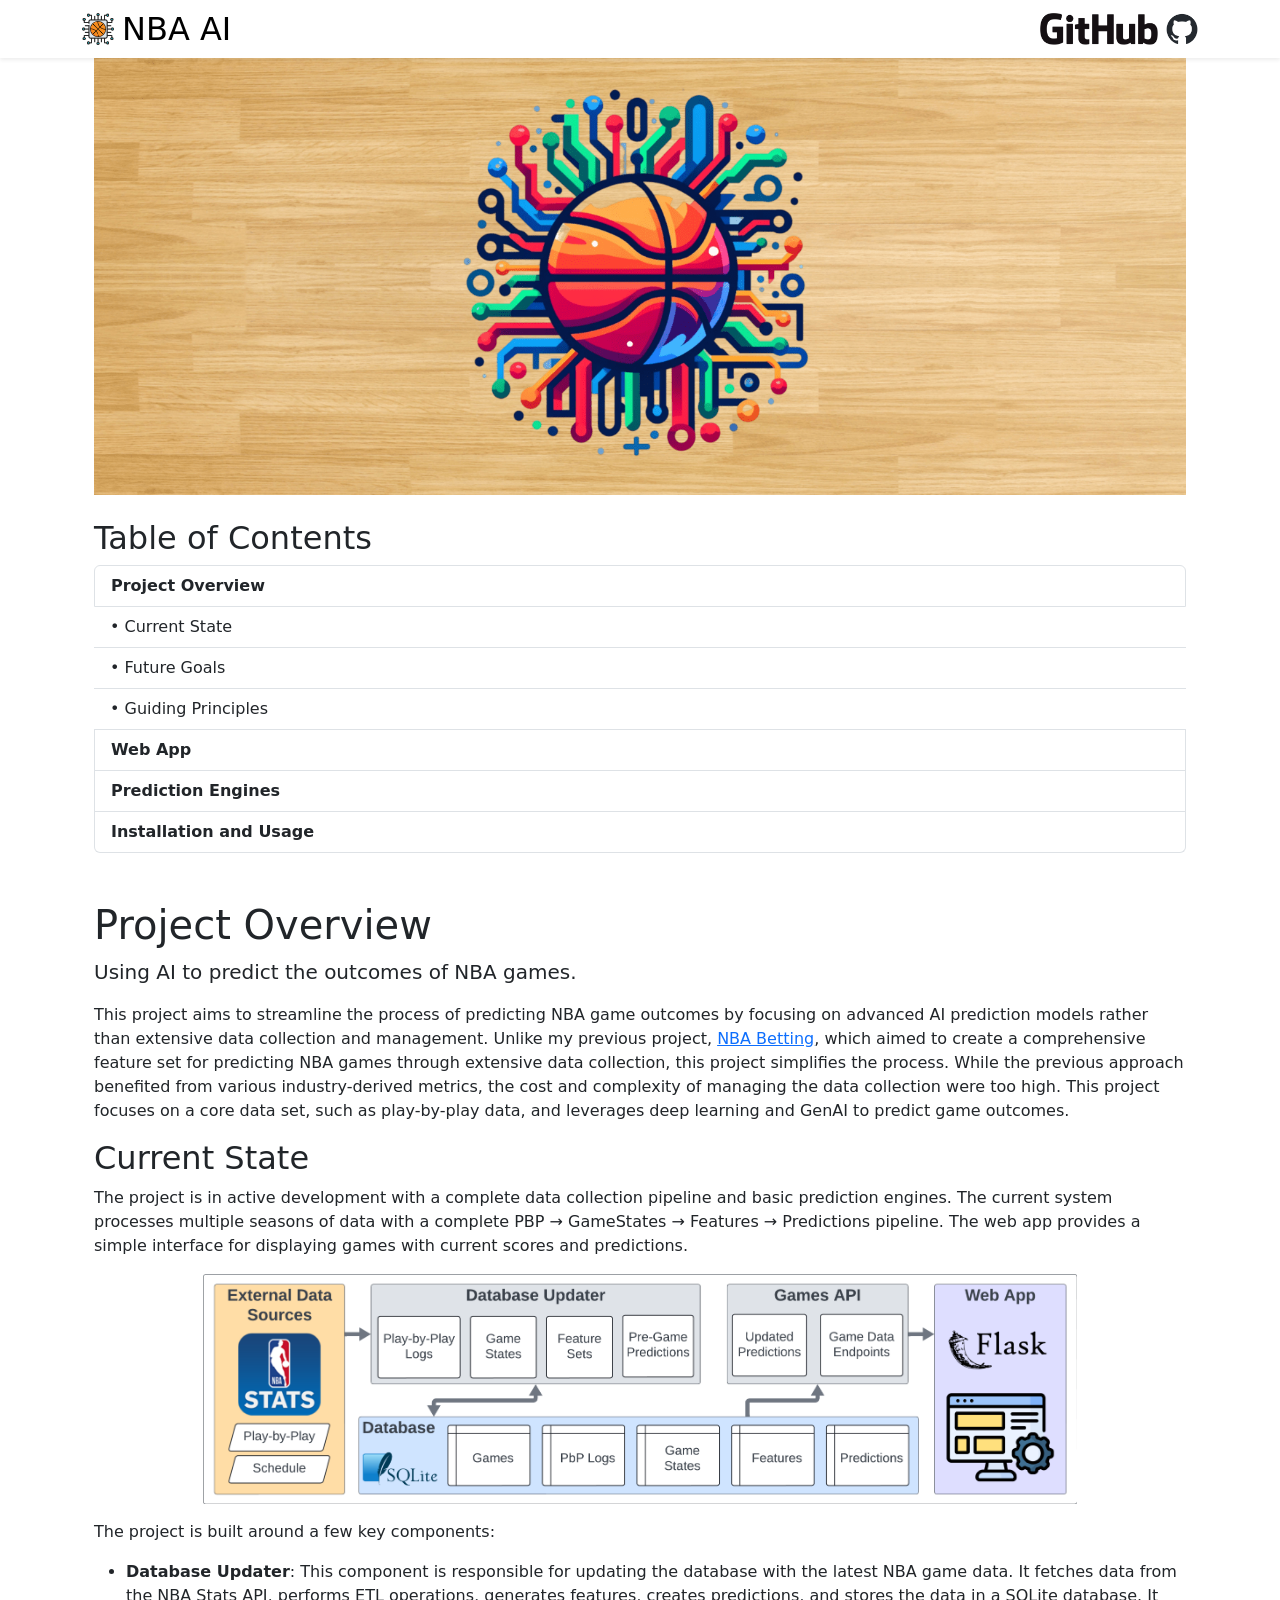
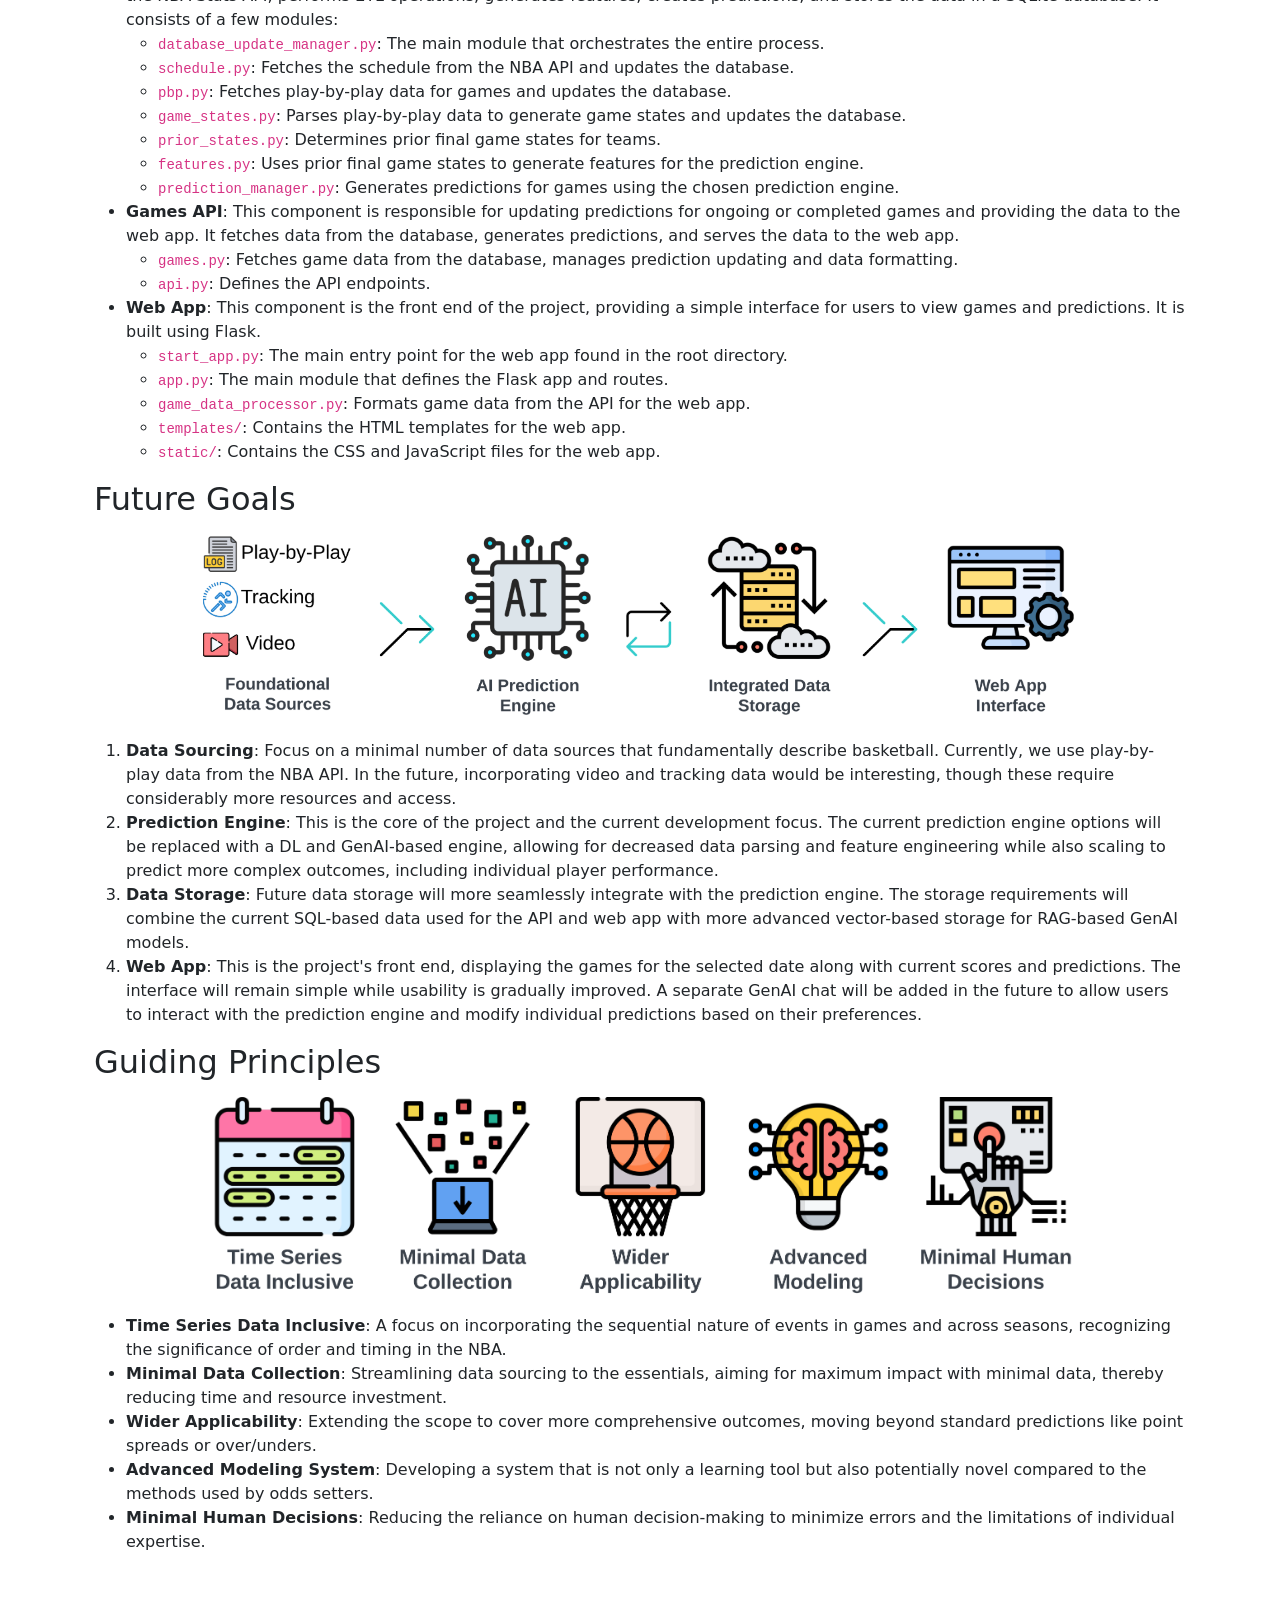
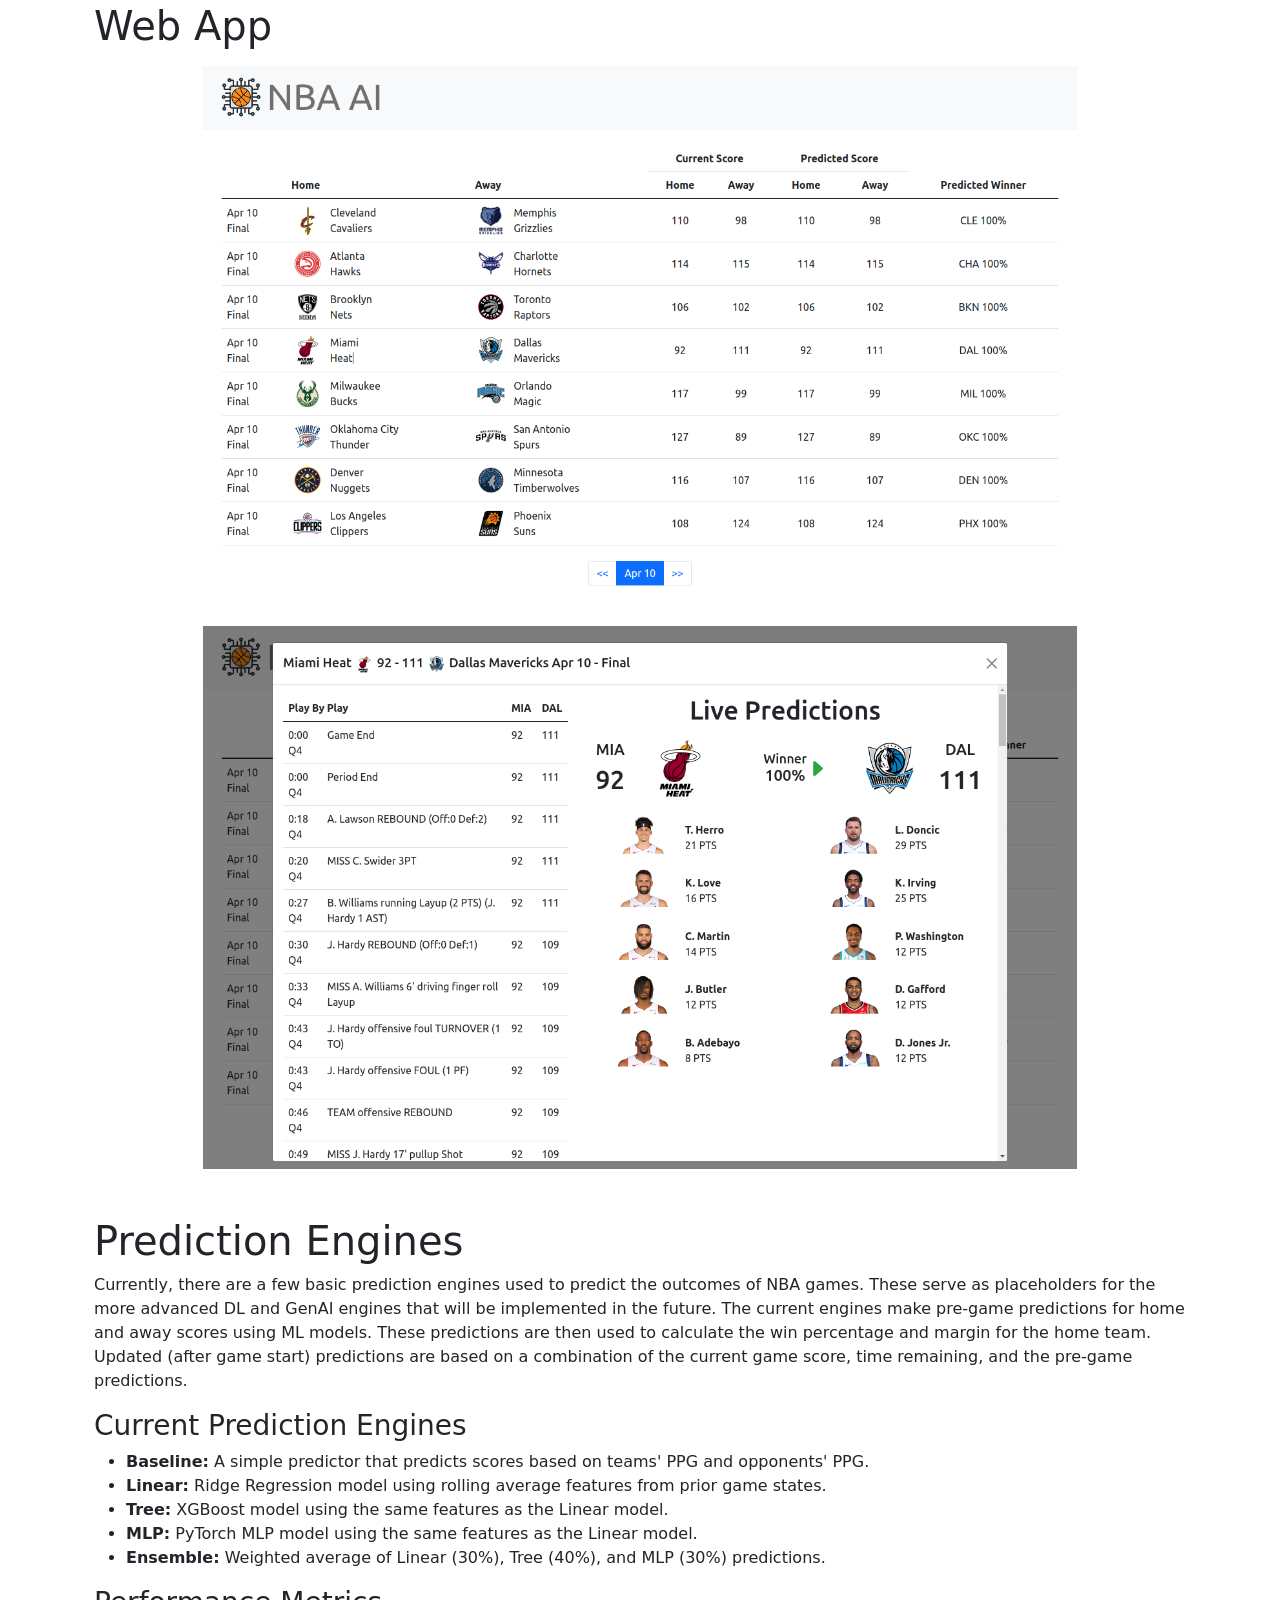
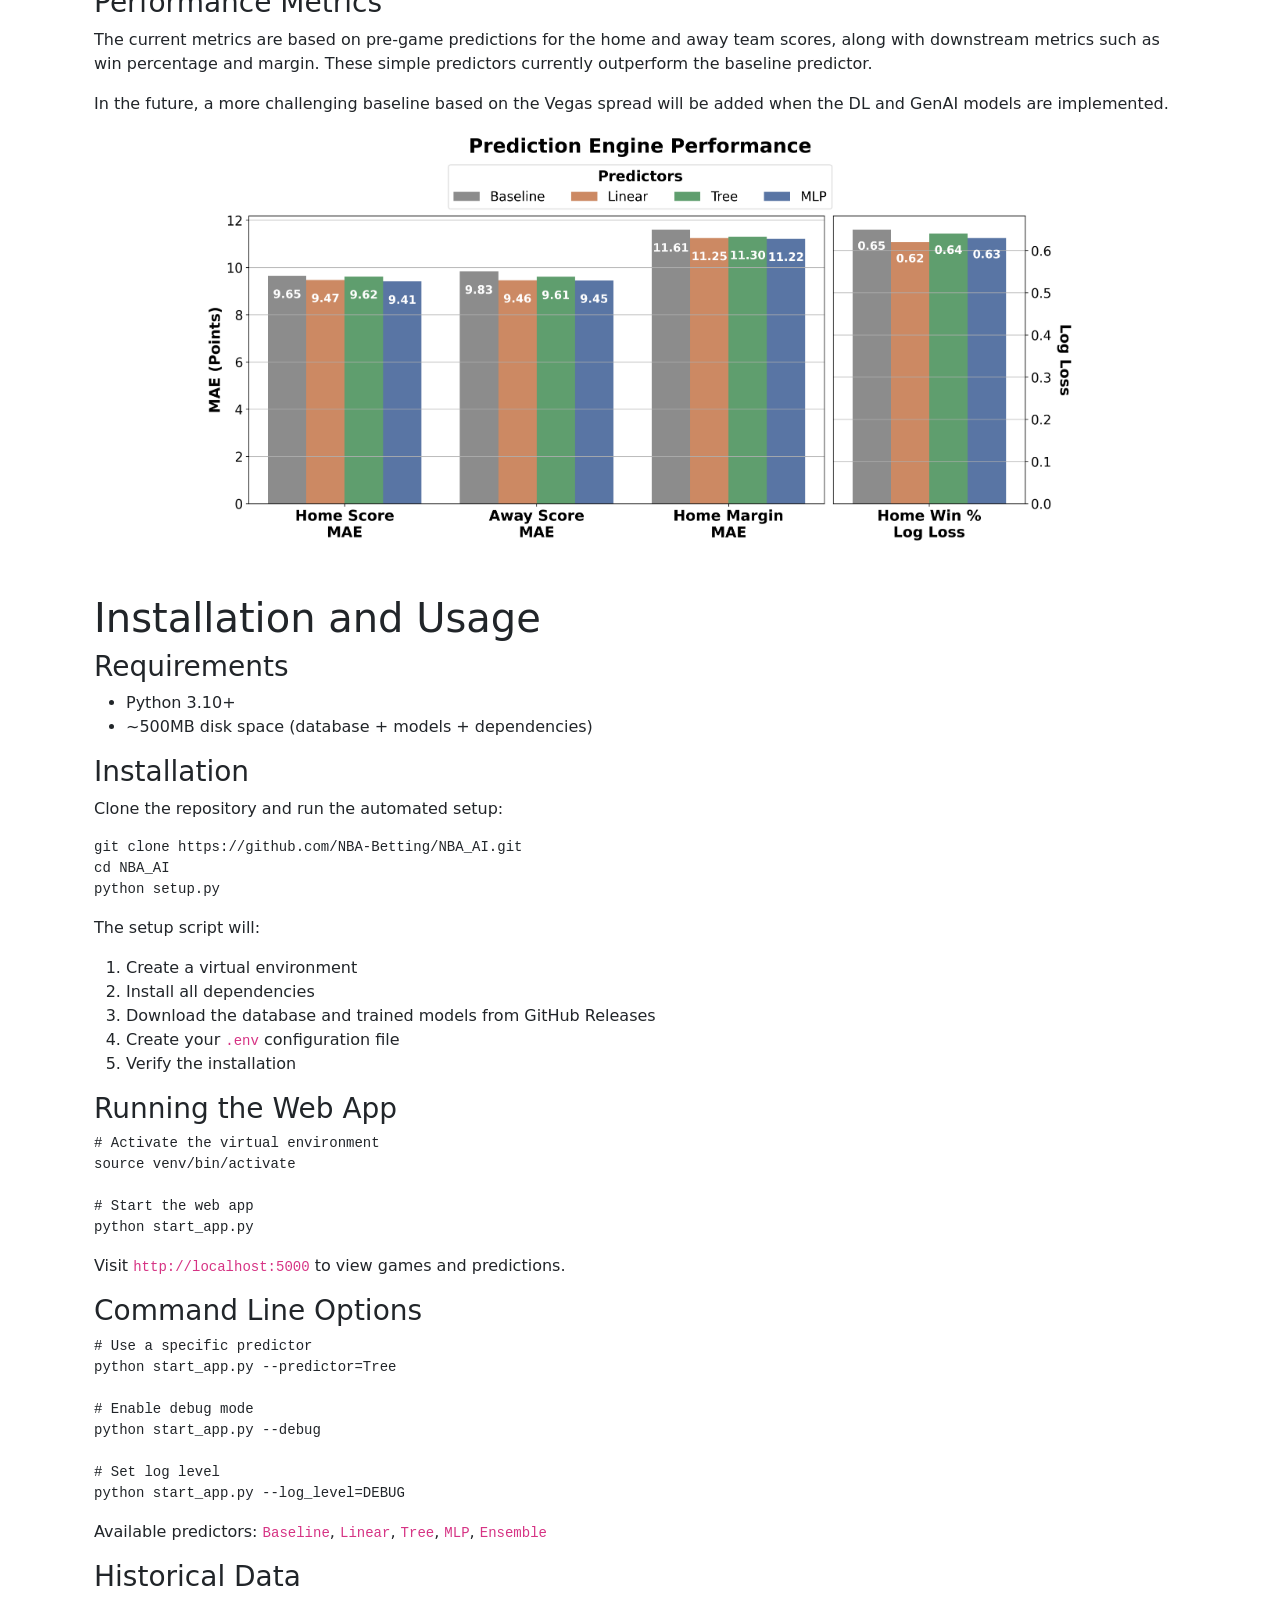
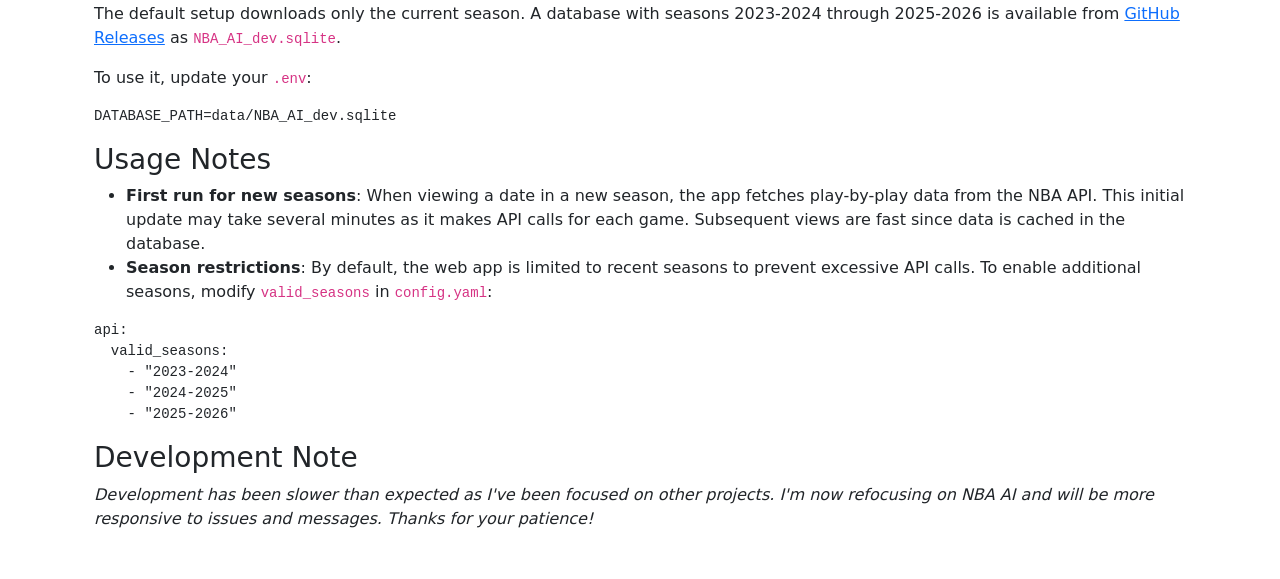
==== commit be255fae: "Sprint 11: Data infrastructure simplification - Switch injury source from ESPN to NBA Official PDFs " ====
--- a/docs/index.html
+++ b/docs/index.html
@@ -514,12 +514,12 @@
             rel="noopener noreferrer"
             >GitHub Releases</a
           >
-          as <code>NBA_AI_2023_2025.sqlite</code>.
+          as <code>NBA_AI_dev.sqlite</code>.
         </p>
 
         <p>To use it, update your <code>.env</code>:</p>
 
-        <pre><code>DATABASE_PATH=data/NBA_AI_2023_2025.sqlite</code></pre>
+        <pre><code>DATABASE_PATH=data/NBA_AI_dev.sqlite</code></pre>
 
         <h3 id="usage-notes">Usage Notes</h3>
 
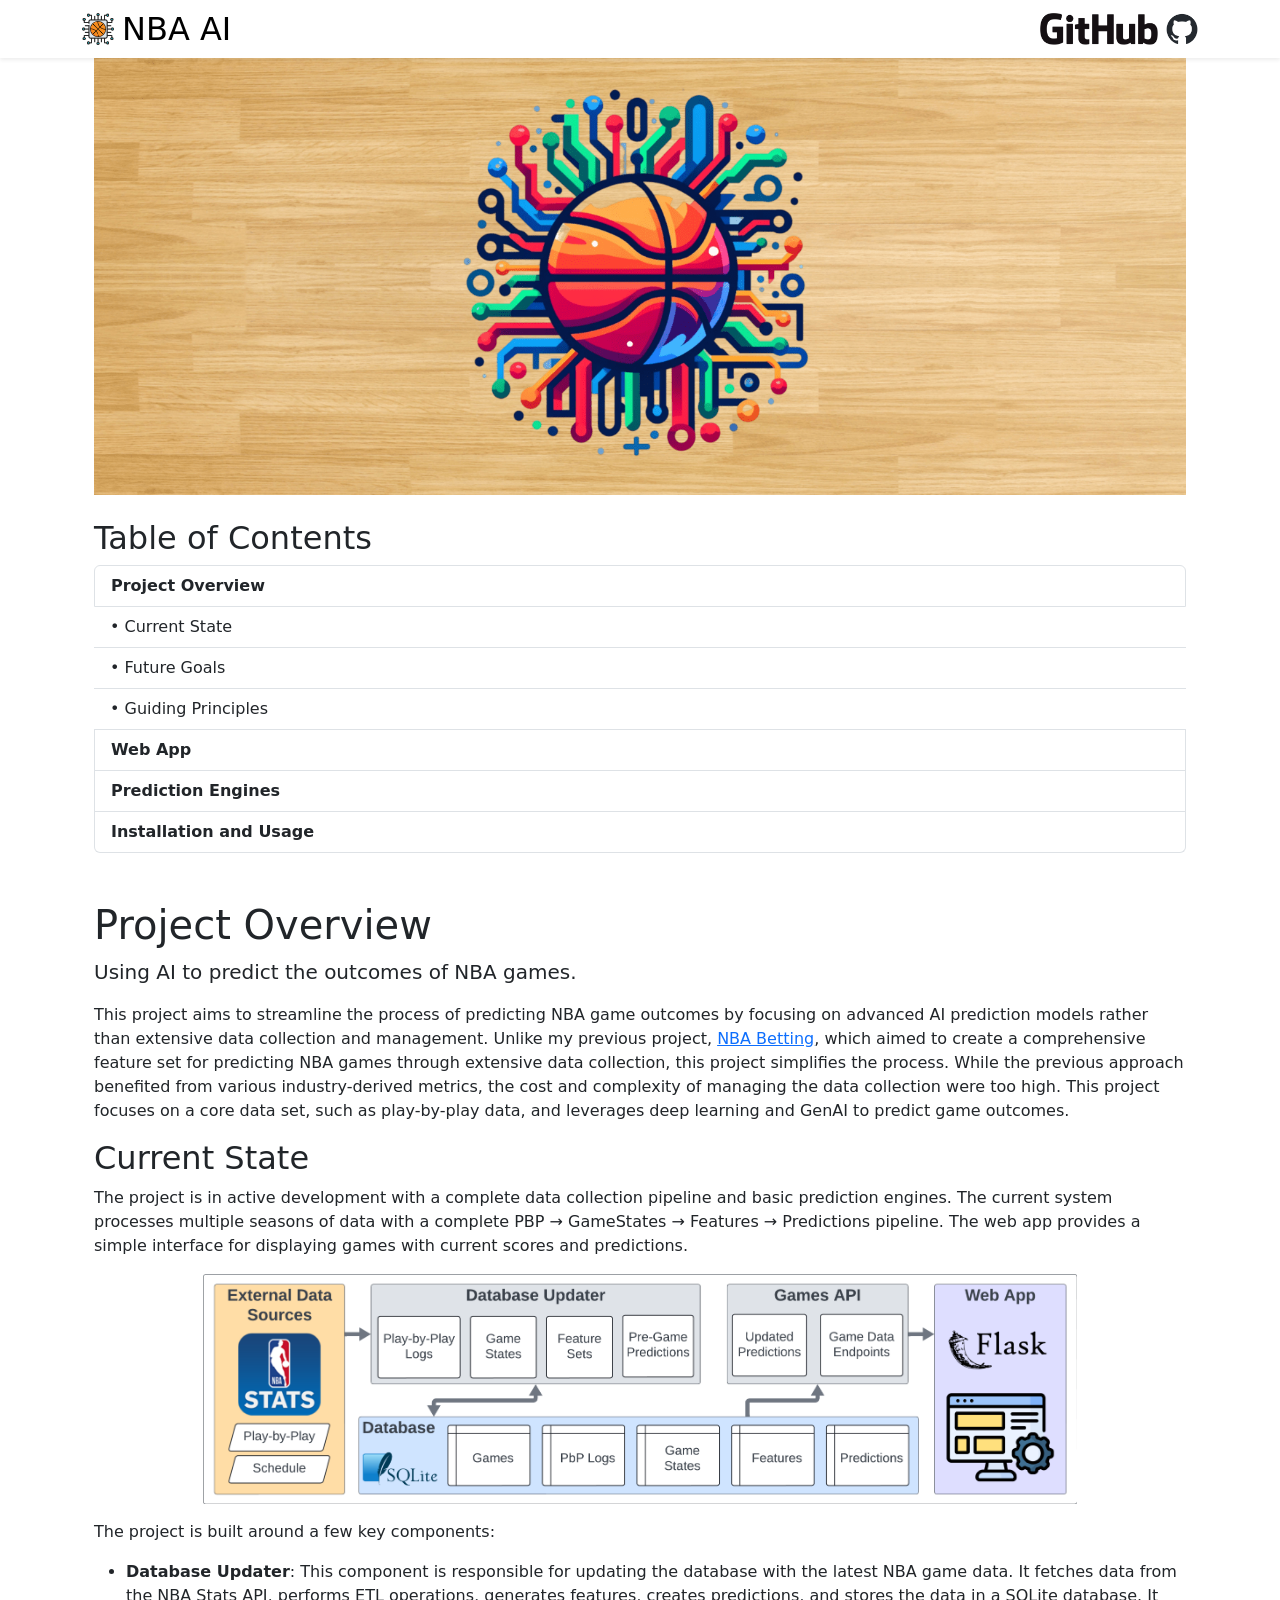
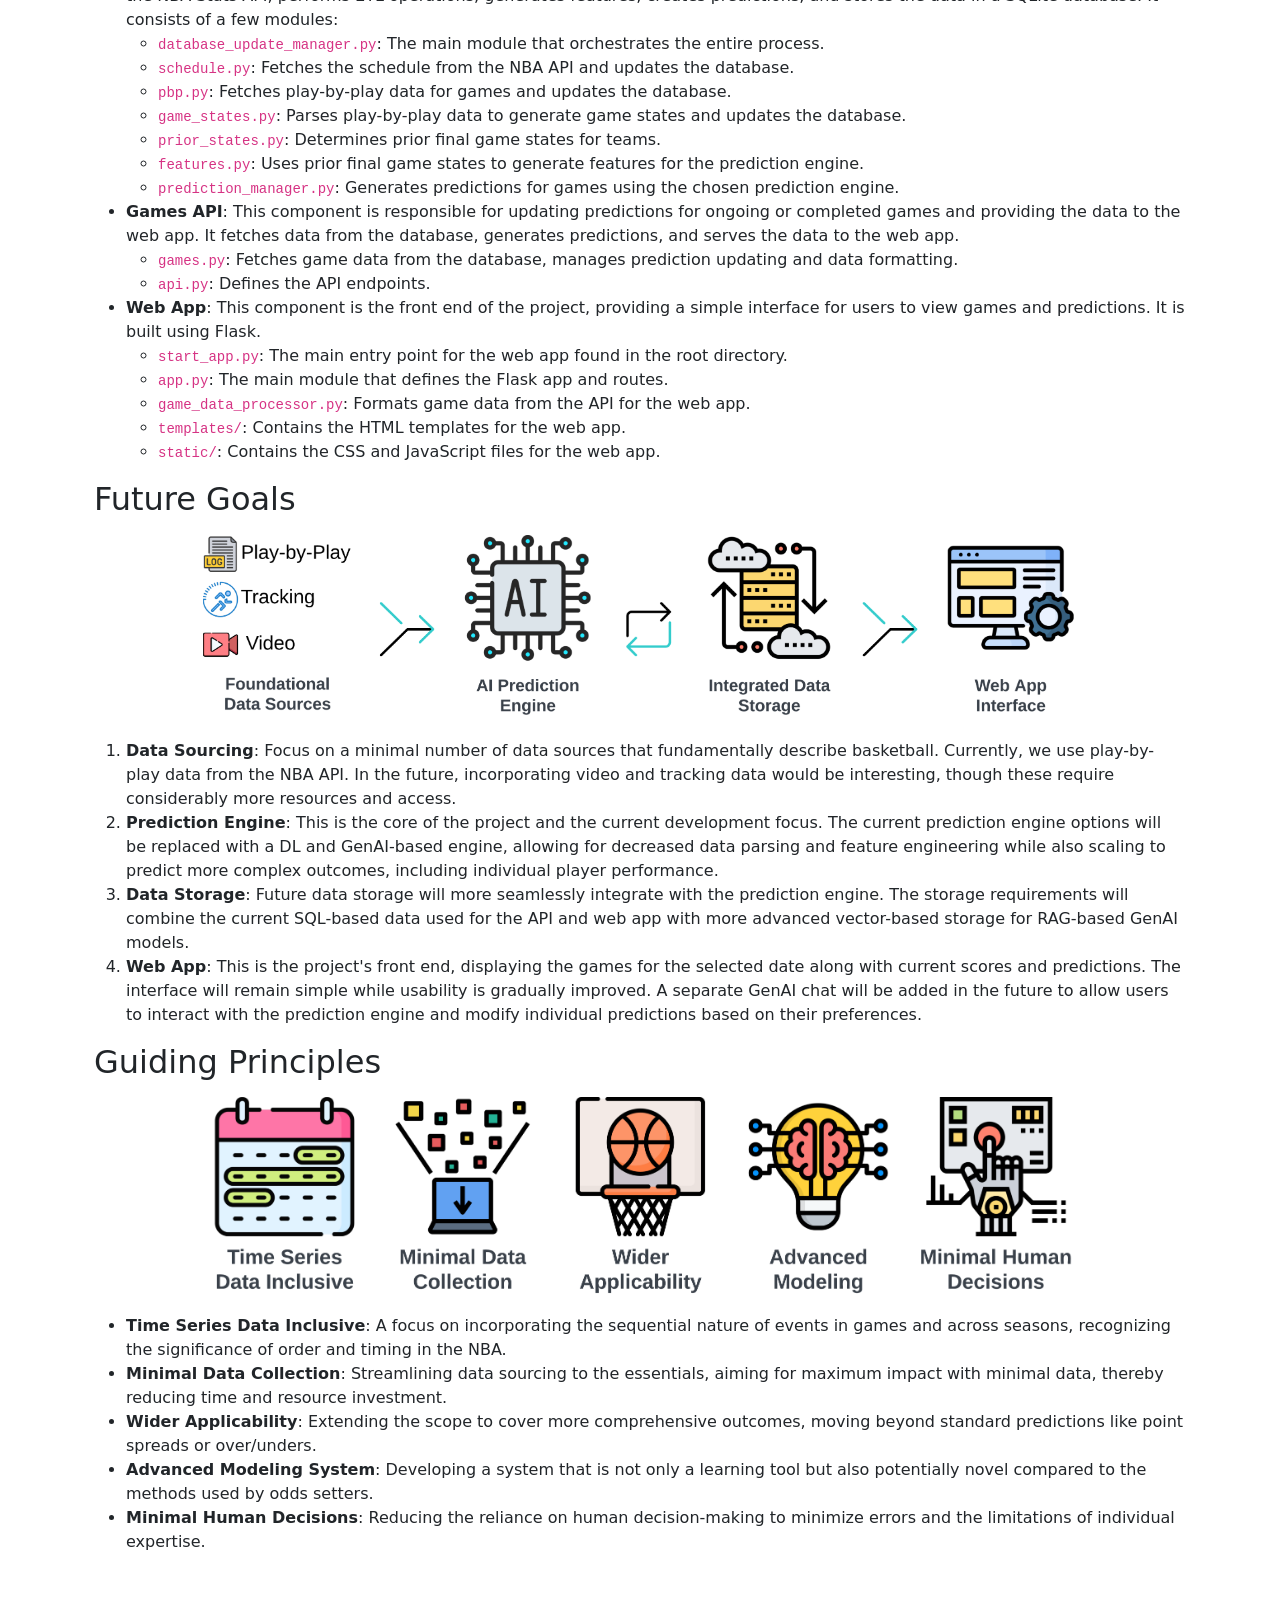
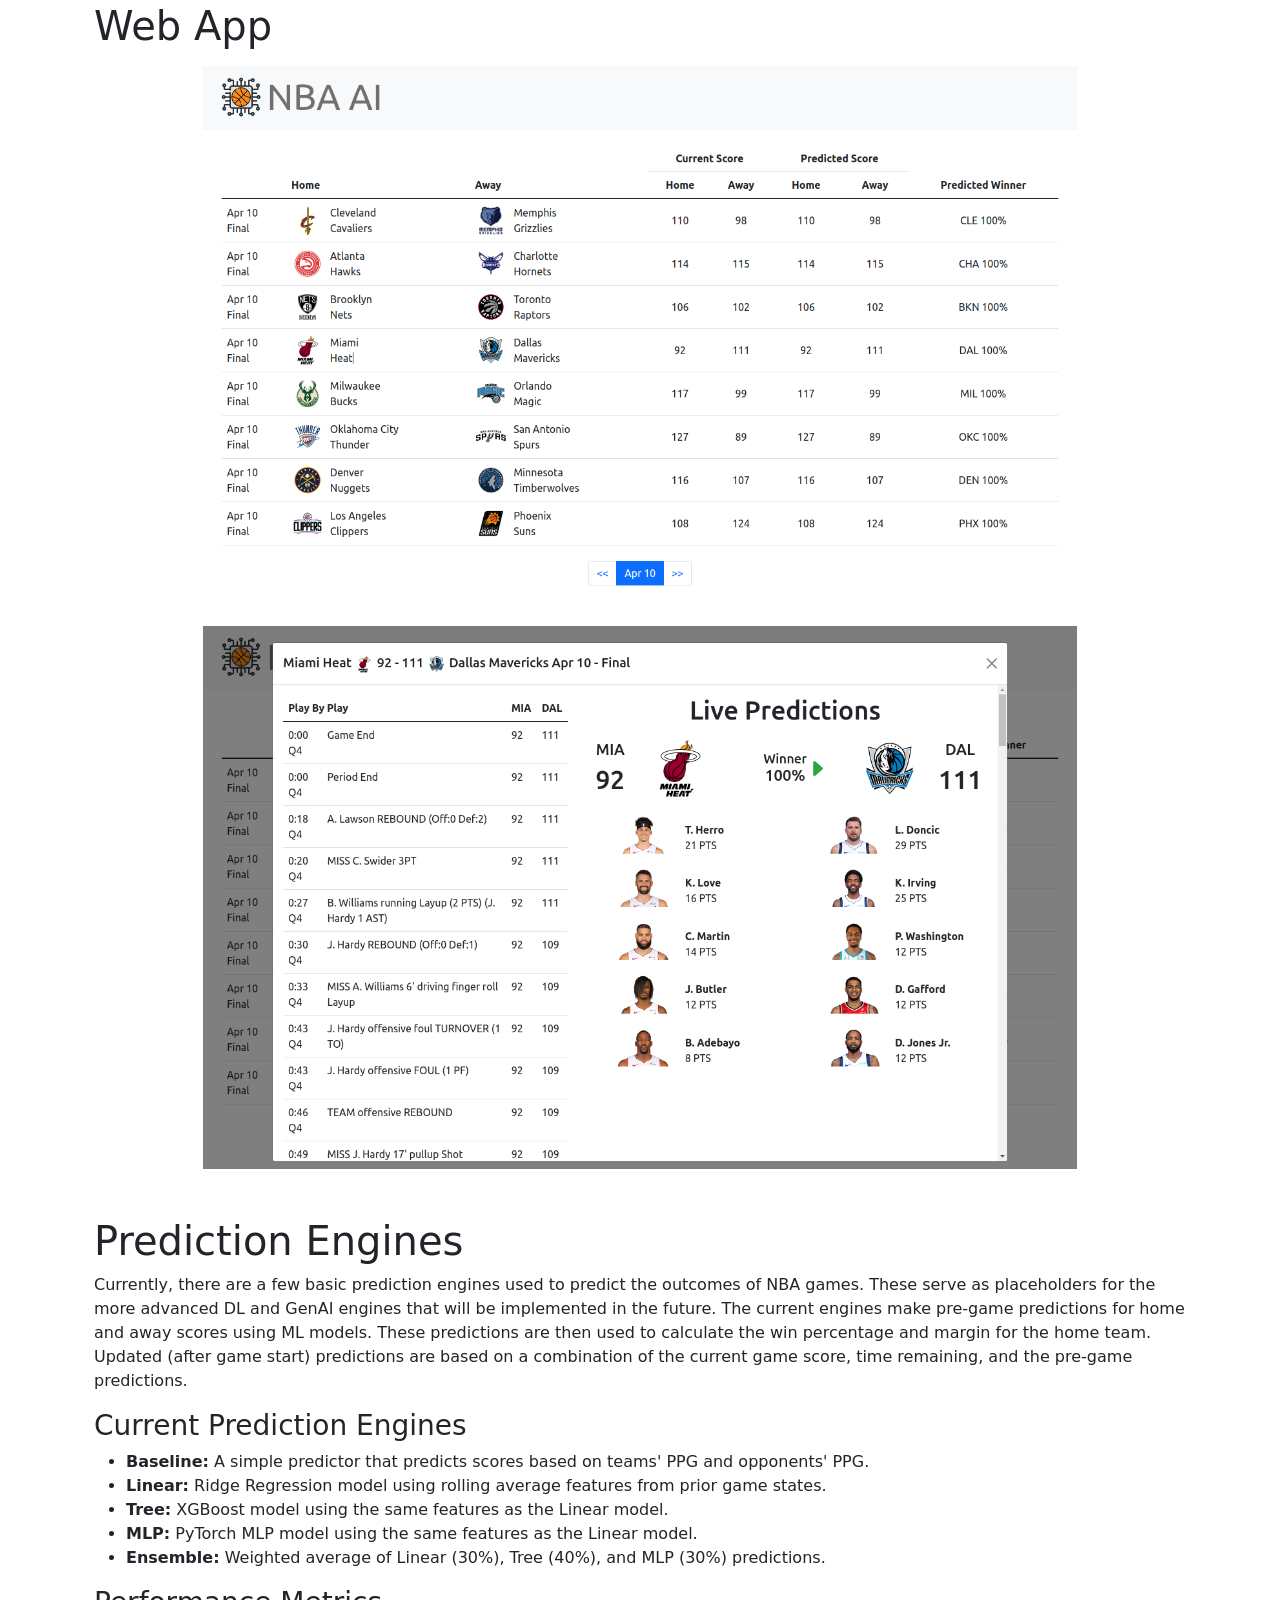
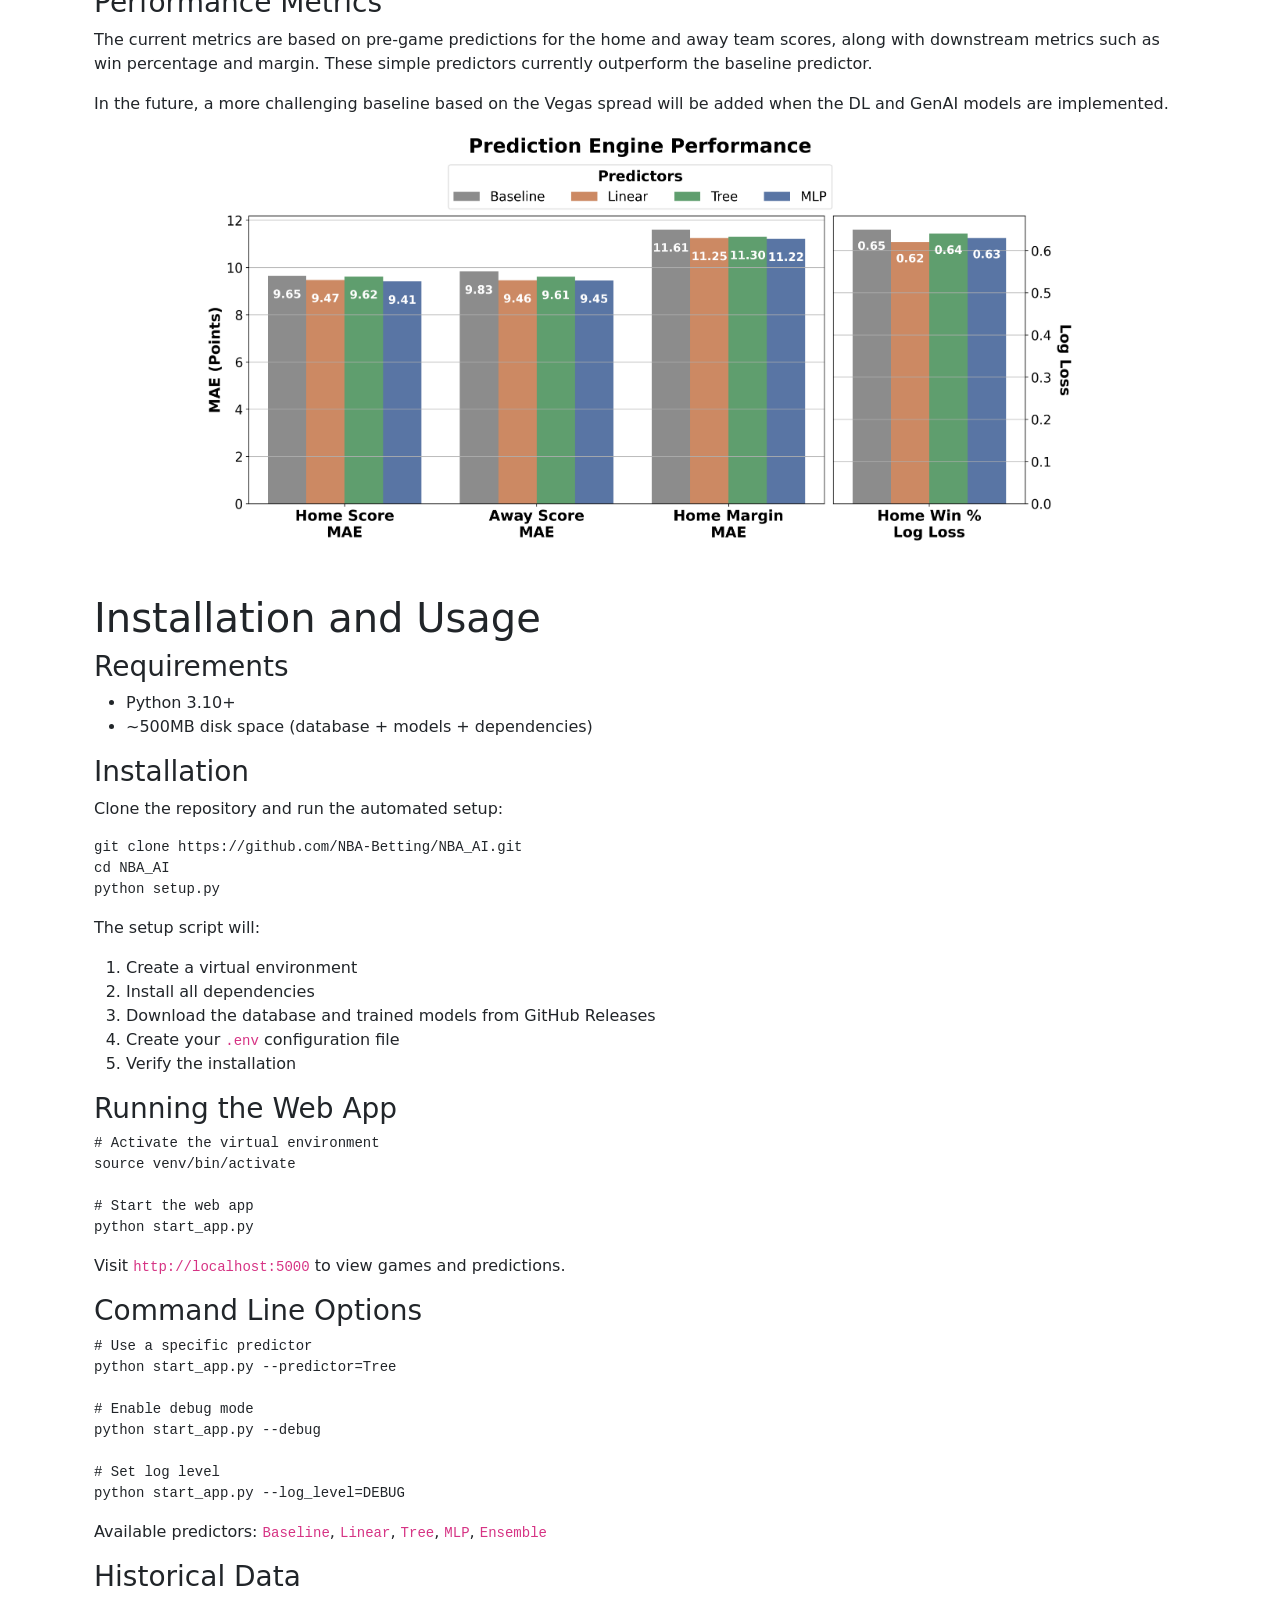
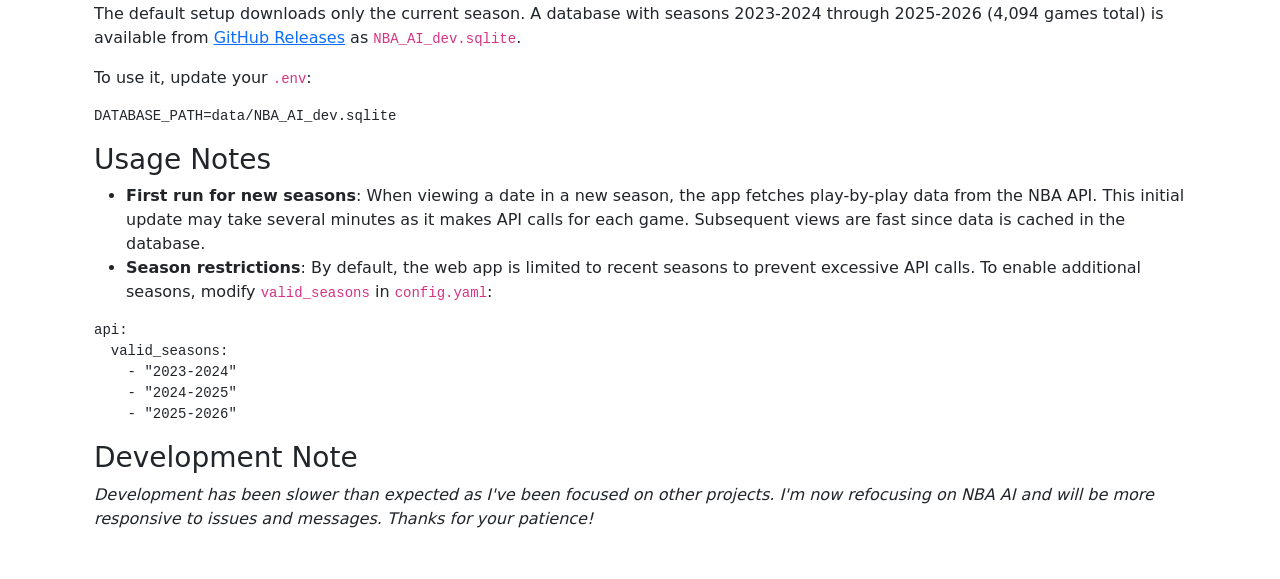
==== commit d9f0292d: "chore: Update images and diagrams - Rename core_flowchart.drawio → readme_flowchart.drawio - Update " ====
--- a/docs/index.html
+++ b/docs/index.html
@@ -507,7 +507,8 @@
 
         <p>
           The default setup downloads only the current season. A database with
-          seasons 2023-2024 through 2025-2026 is available from
+          seasons 2023-2024 through 2025-2026 (4,094 games total) is available
+          from
           <a
             href="https://github.com/NBA-Betting/NBA_AI/releases"
             target="_blank"
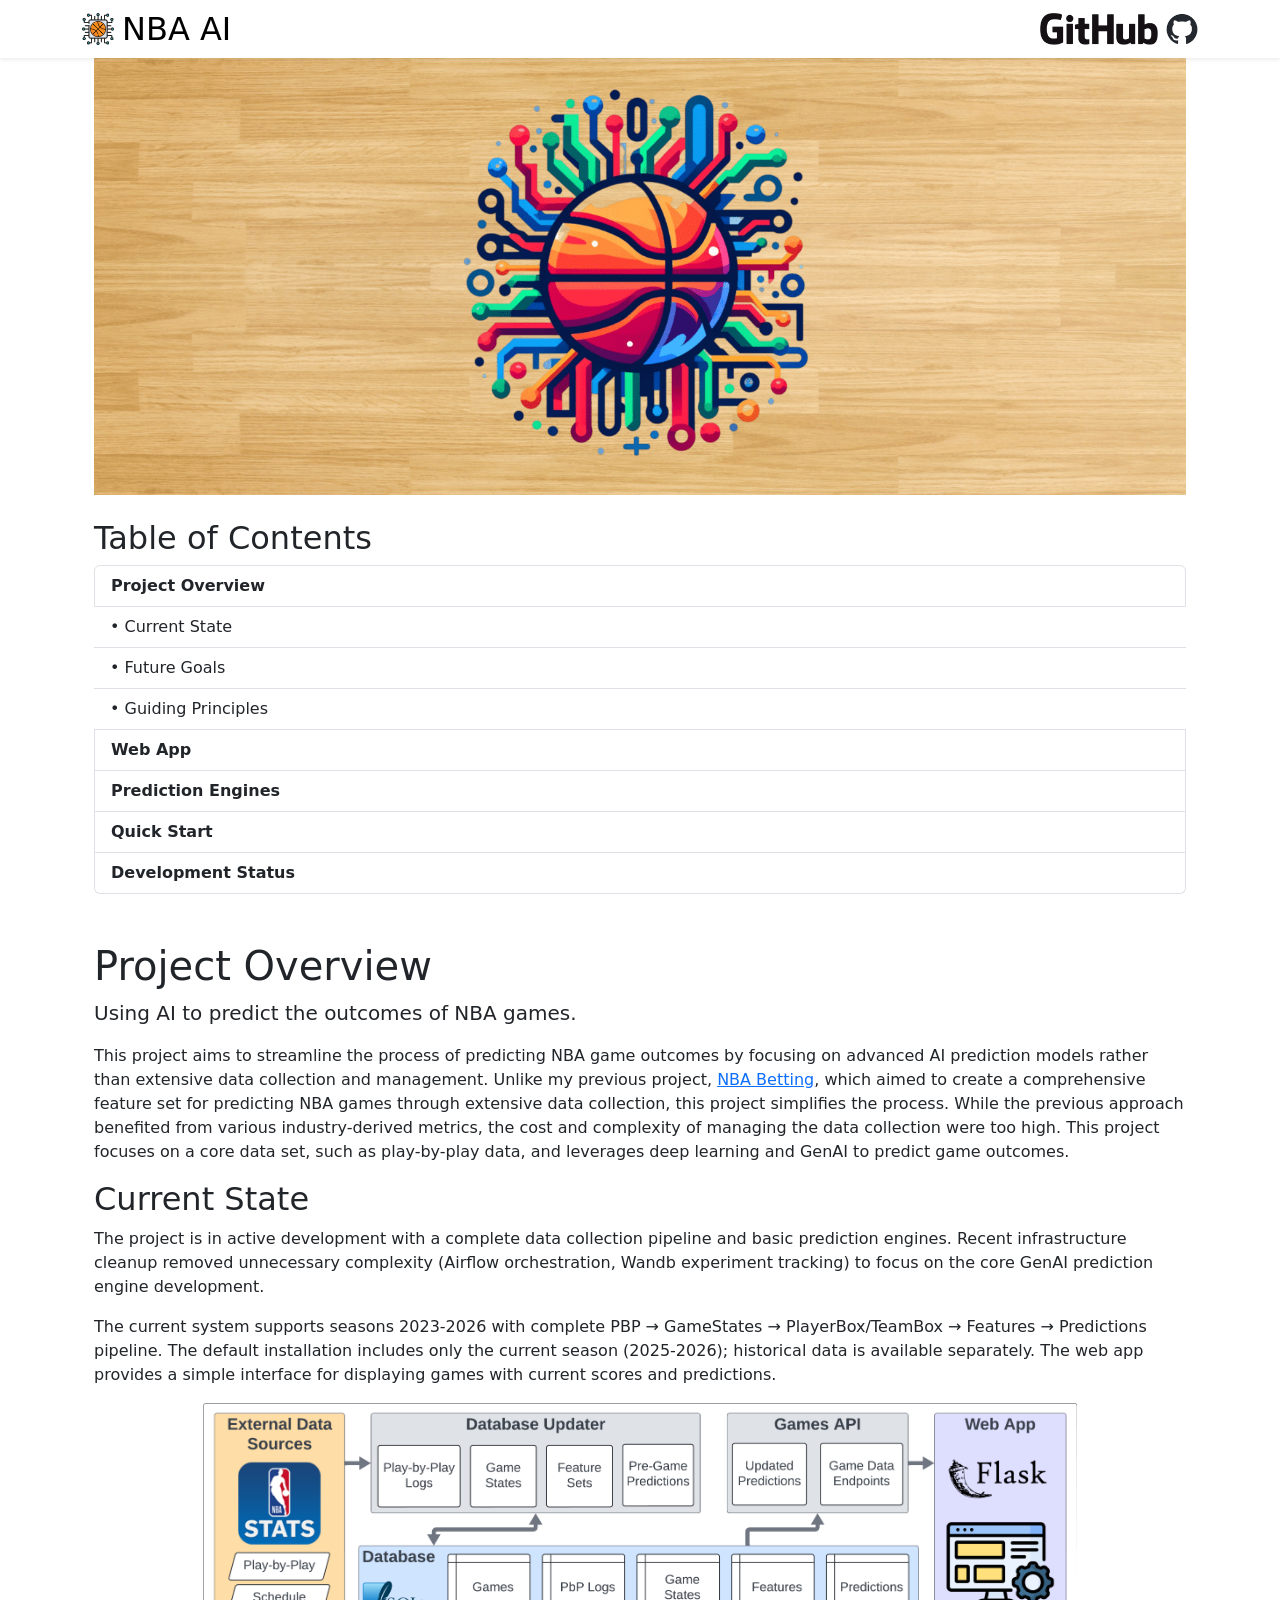
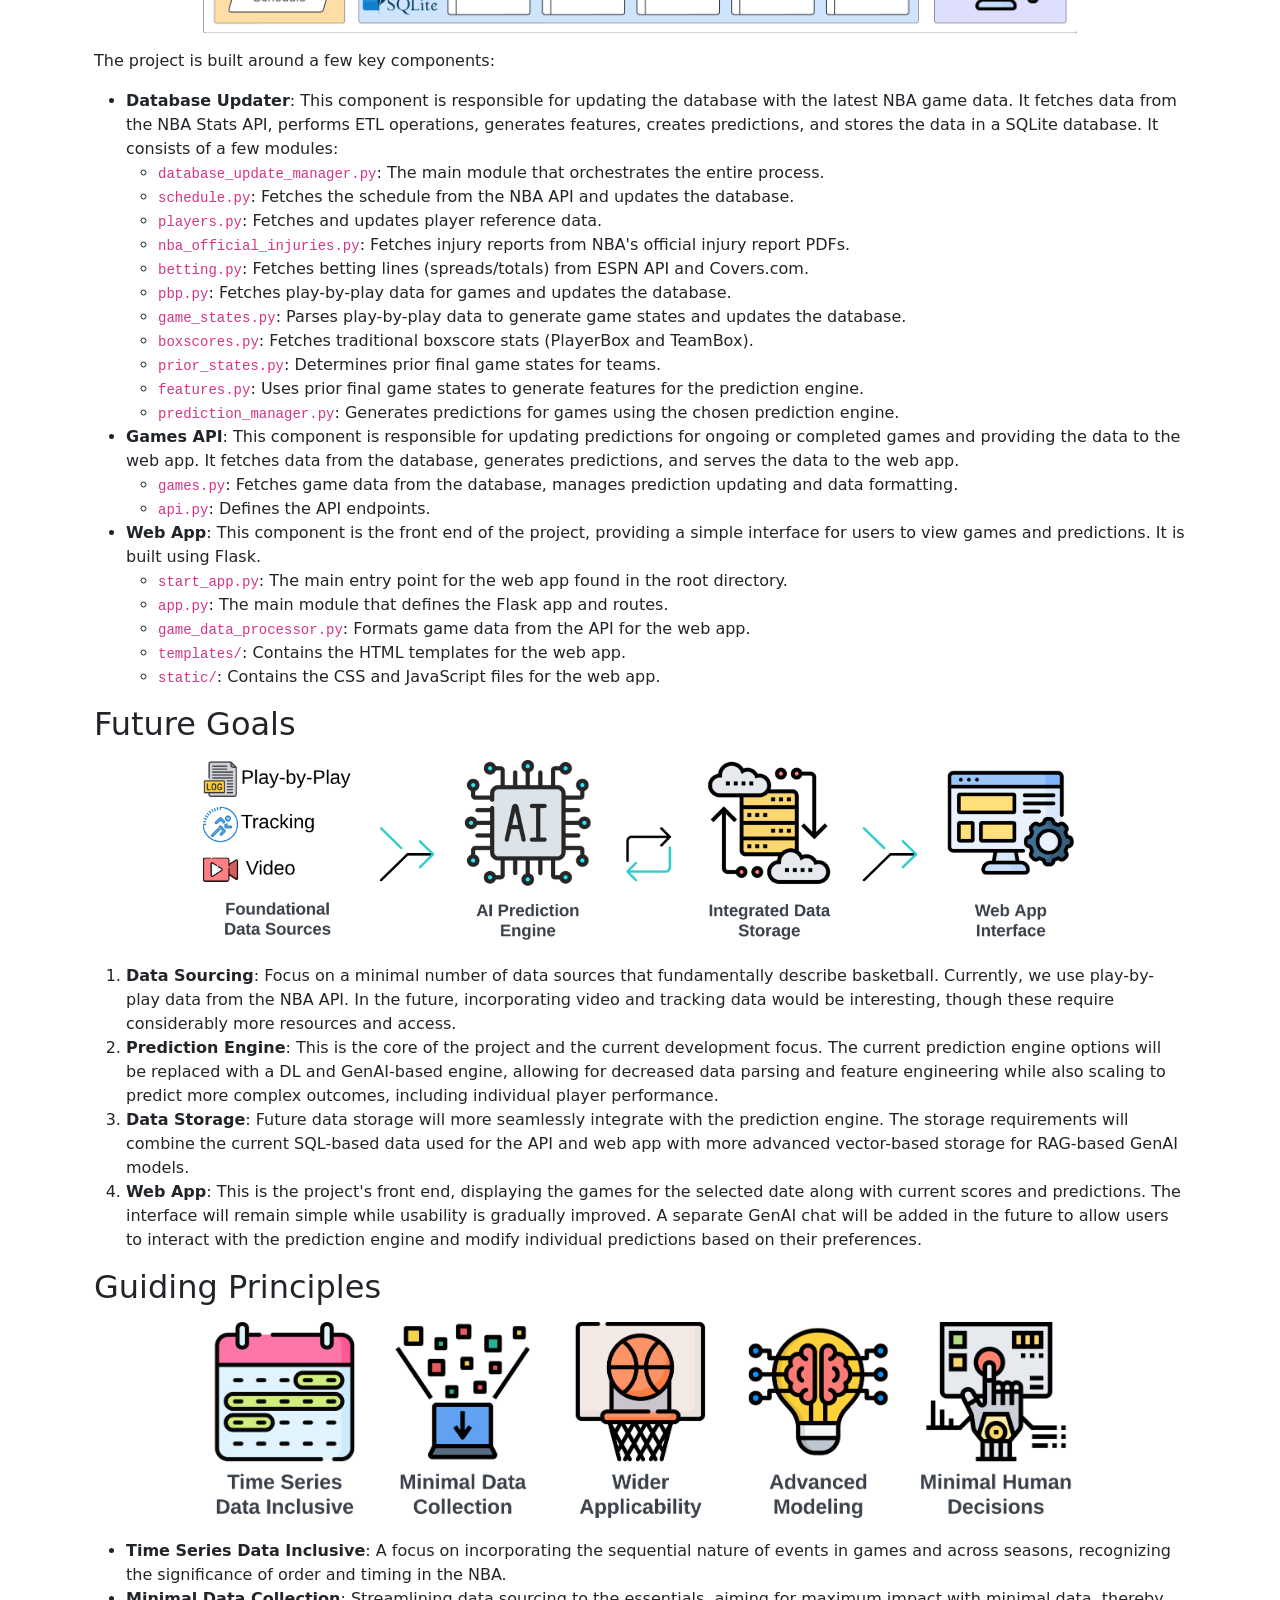
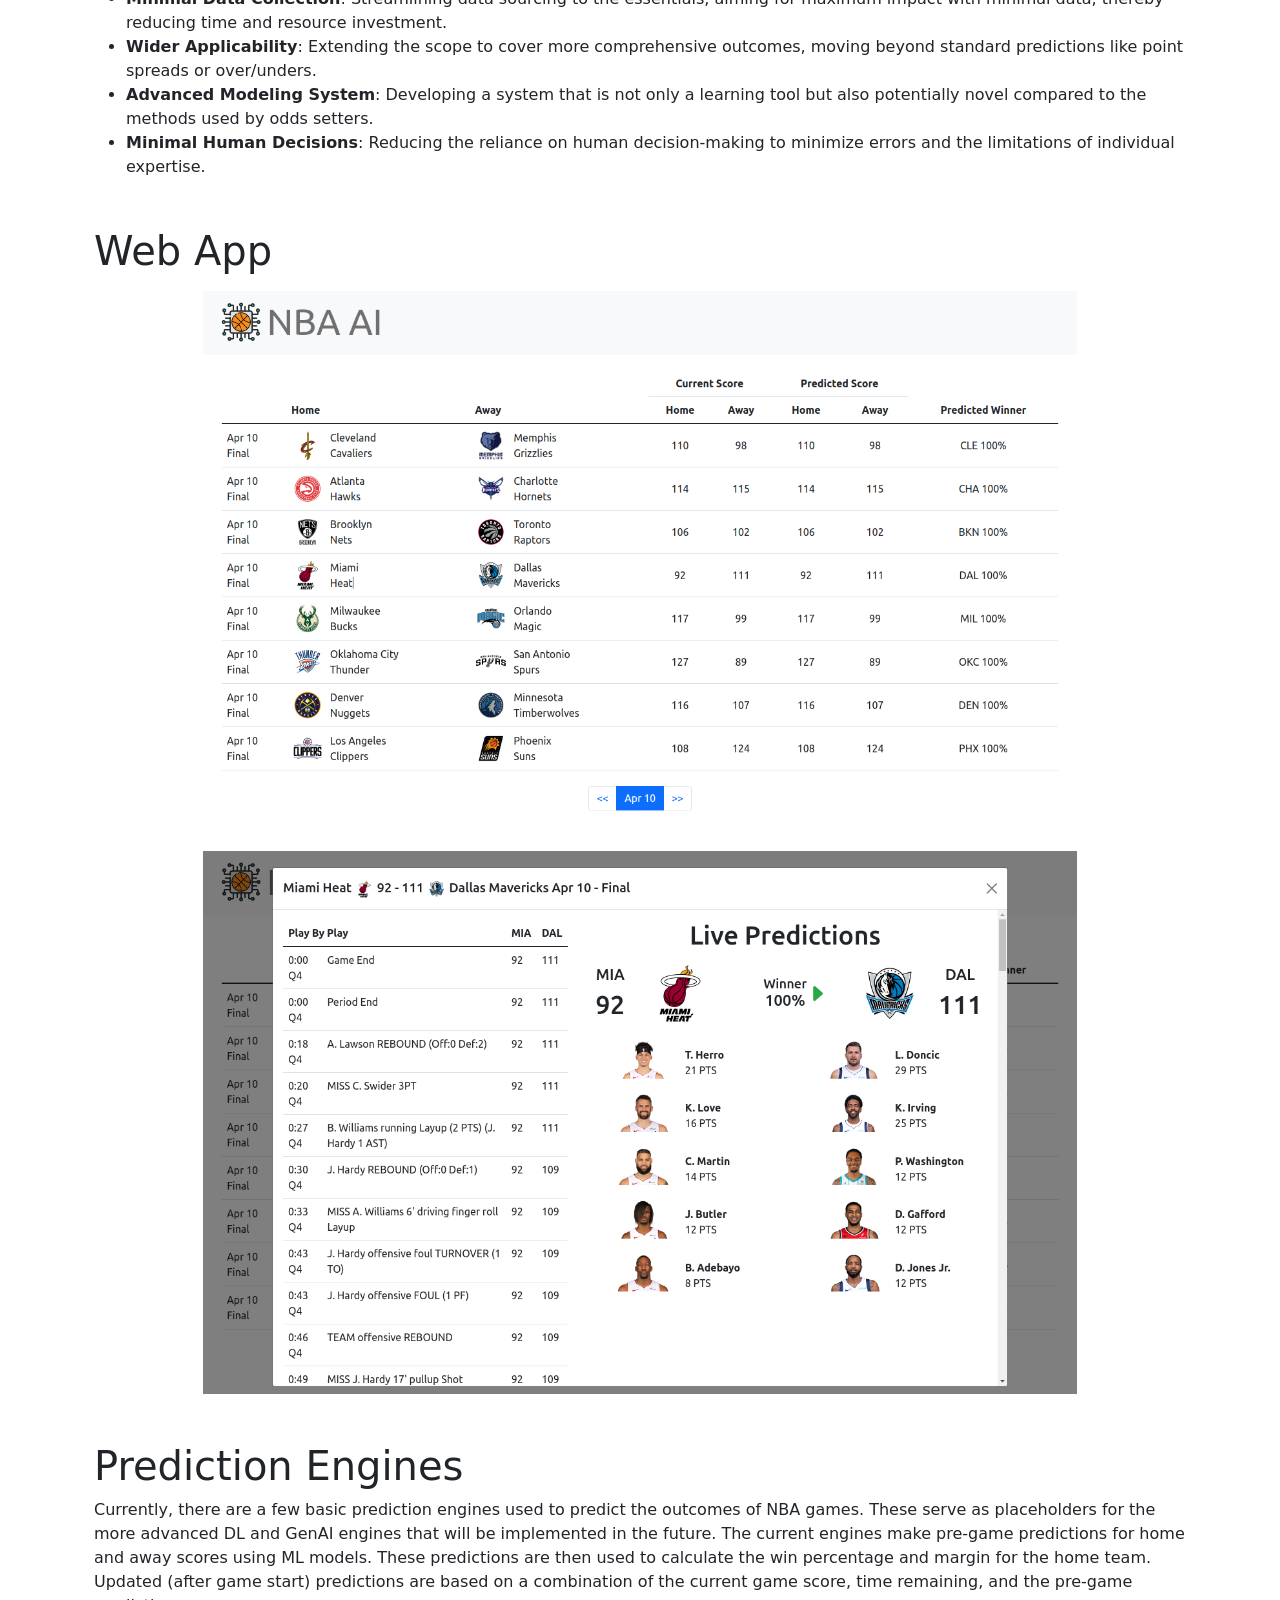
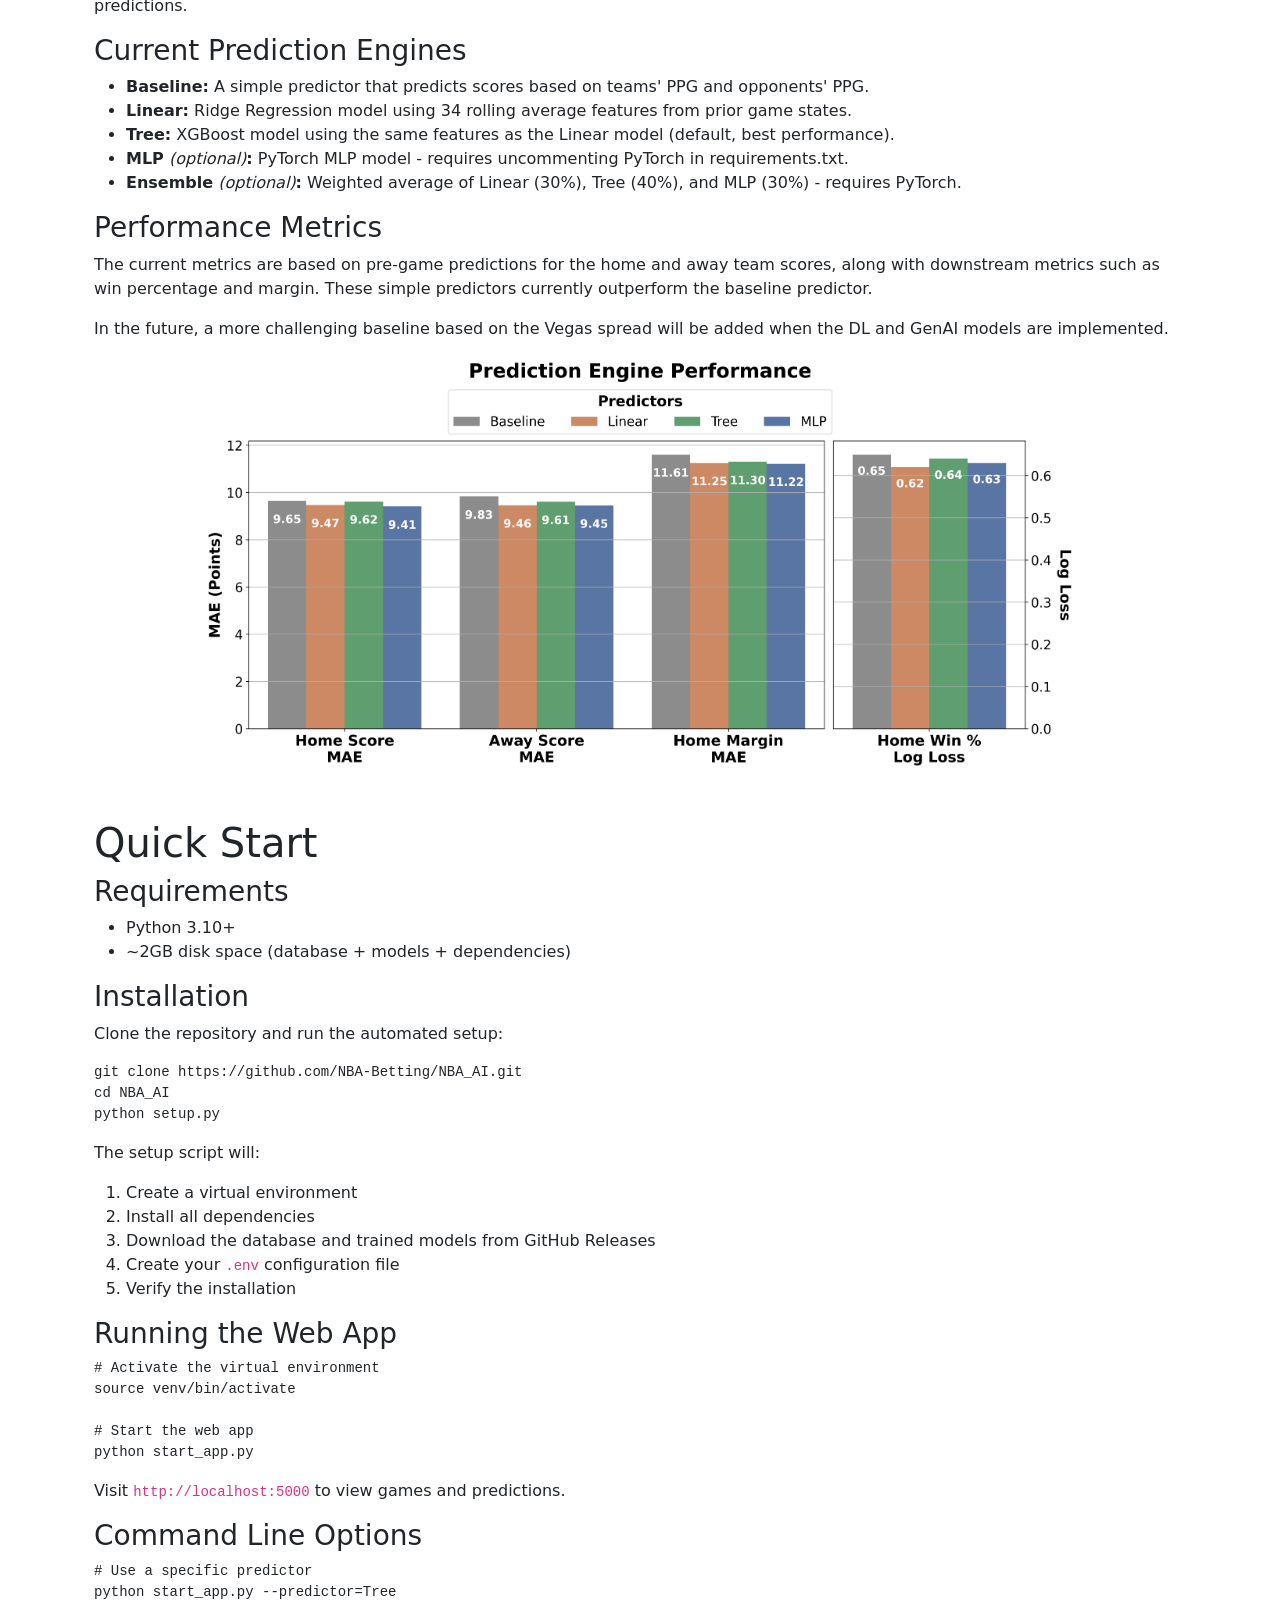
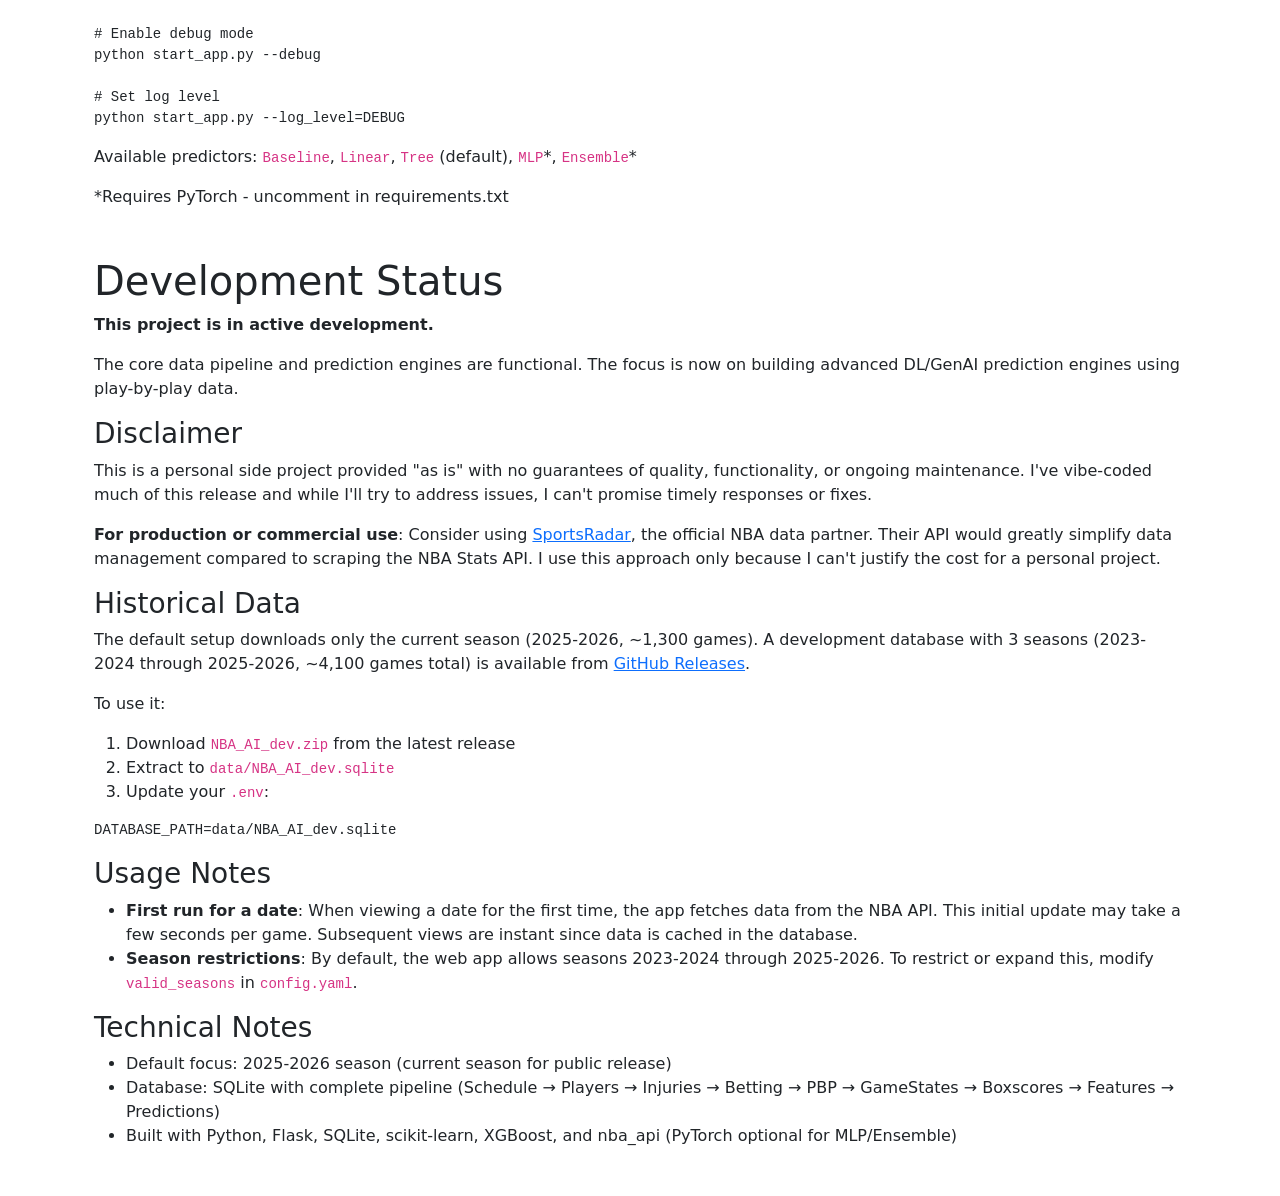
==== commit cfa35ef9: "Sync GitHub Pages with v0.4.0 release documentation" ====
--- a/docs/index.html
+++ b/docs/index.html
@@ -162,8 +162,13 @@
           >
           <a
             class="list-group-item list-group-item-action"
-            href="#installation-and-usage"
-            ><strong>Installation and Usage</strong></a
+            href="#quick-start"
+            ><strong>Quick Start</strong></a
+          >
+          <a
+            class="list-group-item list-group-item-action"
+            href="#development-status"
+            ><strong>Development Status</strong></a
           >
         </div>
       </div>
@@ -198,10 +203,11 @@
 
         <p>
           The project is in active development with a complete data collection
-          pipeline and basic prediction engines. The current system processes
-          multiple seasons of data with a complete PBP → GameStates → Features →
-          Predictions pipeline. The web app provides a simple interface for
-          displaying games with current scores and predictions.
+          pipeline and basic prediction engines. Recent infrastructure cleanup removed unnecessary complexity (Airflow orchestration, Wandb experiment tracking) to focus on the core GenAI prediction engine development.
+        </p>
+
+        <p>
+          The current system supports seasons 2023-2026 with complete PBP → GameStates → PlayerBox/TeamBox → Features → Predictions pipeline. The default installation includes only the current season (2025-2026); historical data is available separately. The web app provides a simple interface for displaying games with current scores and predictions.
         </p>
 
         <img
@@ -228,12 +234,24 @@
                 and updates the database.
               </li>
               <li>
+                <code>players.py</code>: Fetches and updates player reference data.
+              </li>
+              <li>
+                <code>nba_official_injuries.py</code>: Fetches injury reports from NBA's official injury report PDFs.
+              </li>
+              <li>
+                <code>betting.py</code>: Fetches betting lines (spreads/totals) from ESPN API and Covers.com.
+              </li>
+              <li>
                 <code>pbp.py</code>: Fetches play-by-play data for games and
                 updates the database.
               </li>
               <li>
                 <code>game_states.py</code>: Parses play-by-play data to
                 generate game states and updates the database.
+              </li>
+              <li>
+                <code>boxscores.py</code>: Fetches traditional boxscore stats (PlayerBox and TeamBox).
               </li>
               <li>
                 <code>prior_states.py</code>: Determines prior final game states
@@ -409,20 +427,19 @@
             based on teams' PPG and opponents' PPG.
           </li>
           <li>
-            <strong>Linear:</strong> Ridge Regression model using rolling
+            <strong>Linear:</strong> Ridge Regression model using 34 rolling
             average features from prior game states.
           </li>
           <li>
             <strong>Tree:</strong> XGBoost model using the same features as the
-            Linear model.
-          </li>
-          <li>
-            <strong>MLP:</strong> PyTorch MLP model using the same features as
-            the Linear model.
-          </li>
-          <li>
-            <strong>Ensemble:</strong> Weighted average of Linear (30%), Tree
-            (40%), and MLP (30%) predictions.
+            Linear model (default, best performance).
+          </li>
+          <li>
+            <strong>MLP</strong> <em>(optional)</em><strong>:</strong> PyTorch MLP model - requires uncommenting PyTorch in requirements.txt.
+          </li>
+          <li>
+            <strong>Ensemble</strong> <em>(optional)</em><strong>:</strong> Weighted average of Linear (30%), Tree
+            (40%), and MLP (30%) - requires PyTorch.
           </li>
         </ul>
 
@@ -447,14 +464,14 @@
         />
       </div>
 
-      <!-- Installation and Usage -->
+      <!-- Quick Start -->
       <div class="container my-5">
-        <h1 id="installation-and-usage">Installation and Usage</h1>
+        <h1 id="quick-start">Quick Start</h1>
 
         <h3 id="requirements">Requirements</h3>
         <ul>
           <li>Python 3.10+</li>
-          <li>~500MB disk space (database + models + dependencies)</li>
+          <li>~2GB disk space (database + models + dependencies)</li>
         </ul>
 
         <h3 id="installation">Installation</h3>
@@ -500,61 +517,74 @@
 
         <p>
           Available predictors: <code>Baseline</code>, <code>Linear</code>,
-          <code>Tree</code>, <code>MLP</code>, <code>Ensemble</code>
-        </p>
-
-        <h3 id="historical-data">Historical Data</h3>
-
-        <p>
-          The default setup downloads only the current season. A database with
-          seasons 2023-2024 through 2025-2026 (4,094 games total) is available
-          from
-          <a
+          <code>Tree</code> (default), <code>MLP</code>*, <code>Ensemble</code>*
+        </p>
+
+        <p>
+          *Requires PyTorch - uncomment in requirements.txt
+        </p>
+      </div>
+
+      <!-- Development Status -->
+      <div class="container my-5">
+        <h1 id="development-status">Development Status</h1>
+
+        <p><strong>This project is in active development.</strong></p>
+
+        <p>
+          The core data pipeline and prediction engines are functional. The focus is now on building advanced DL/GenAI prediction engines using play-by-play data.
+        </p>
+
+        <h3>Disclaimer</h3>
+
+        <p>
+          This is a personal side project provided "as is" with no guarantees of quality, functionality, or ongoing maintenance. I've vibe-coded much of this release and while I'll try to address issues, I can't promise timely responses or fixes.
+        </p>
+
+        <p>
+          <strong>For production or commercial use</strong>: Consider using <a href="https://sportradar.com/" target="_blank" rel="noopener noreferrer">SportsRadar</a>, the official NBA data partner. Their API would greatly simplify data management compared to scraping the NBA Stats API. I use this approach only because I can't justify the cost for a personal project.
+        </p>
+
+        <h3>Historical Data</h3>
+
+        <p>
+          The default setup downloads only the current season (2025-2026, ~1,300 games). A development database with 3 seasons (2023-2024 through 2025-2026, ~4,100 games total) is available from <a
             href="https://github.com/NBA-Betting/NBA_AI/releases"
             target="_blank"
             rel="noopener noreferrer"
             >GitHub Releases</a
-          >
-          as <code>NBA_AI_dev.sqlite</code>.
-        </p>
-
-        <p>To use it, update your <code>.env</code>:</p>
+          >.
+        </p>
+
+        <p>To use it:</p>
+
+        <ol>
+          <li>Download <code>NBA_AI_dev.zip</code> from the latest release</li>
+          <li>Extract to <code>data/NBA_AI_dev.sqlite</code></li>
+          <li>Update your <code>.env</code>:</li>
+        </ol>
 
         <pre><code>DATABASE_PATH=data/NBA_AI_dev.sqlite</code></pre>
 
-        <h3 id="usage-notes">Usage Notes</h3>
+        <h3>Usage Notes</h3>
 
         <ul>
           <li>
-            <strong>First run for new seasons</strong>: When viewing a date in a
-            new season, the app fetches play-by-play data from the NBA API. This
-            initial update may take several minutes as it makes API calls for
-            each game. Subsequent views are fast since data is cached in the
-            database.
-          </li>
-          <li>
-            <strong>Season restrictions</strong>: By default, the web app is
-            limited to recent seasons to prevent excessive API calls. To enable
-            additional seasons, modify <code>valid_seasons</code> in
-            <code>config.yaml</code>:
+            <strong>First run for a date</strong>: When viewing a date for the first time, the app fetches data from the NBA API. This initial update may take a few seconds per game. Subsequent views are instant since data is cached in the database.
+          </li>
+          <li>
+            <strong>Season restrictions</strong>: By default, the web app allows seasons 2023-2024 through 2025-2026. To restrict or expand this, modify <code>valid_seasons</code> in
+            <code>config.yaml</code>.
           </li>
         </ul>
 
-        <pre><code>api:
-  valid_seasons:
-    - "2023-2024"
-    - "2024-2025"
-    - "2025-2026"</code></pre>
-
-        <h3 id="development-note">Development Note</h3>
-
-        <p>
-          <em
-            >Development has been slower than expected as I've been focused on
-            other projects. I'm now refocusing on NBA AI and will be more
-            responsive to issues and messages. Thanks for your patience!</em
-          >
-        </p>
+        <h3>Technical Notes</h3>
+
+        <ul>
+          <li>Default focus: 2025-2026 season (current season for public release)</li>
+          <li>Database: SQLite with complete pipeline (Schedule → Players → Injuries → Betting → PBP → GameStates → Boxscores → Features → Predictions)</li>
+          <li>Built with Python, Flask, SQLite, scikit-learn, XGBoost, and nba_api (PyTorch optional for MLP/Ensemble)</li>
+        </ul>
       </div>
     </div>
 
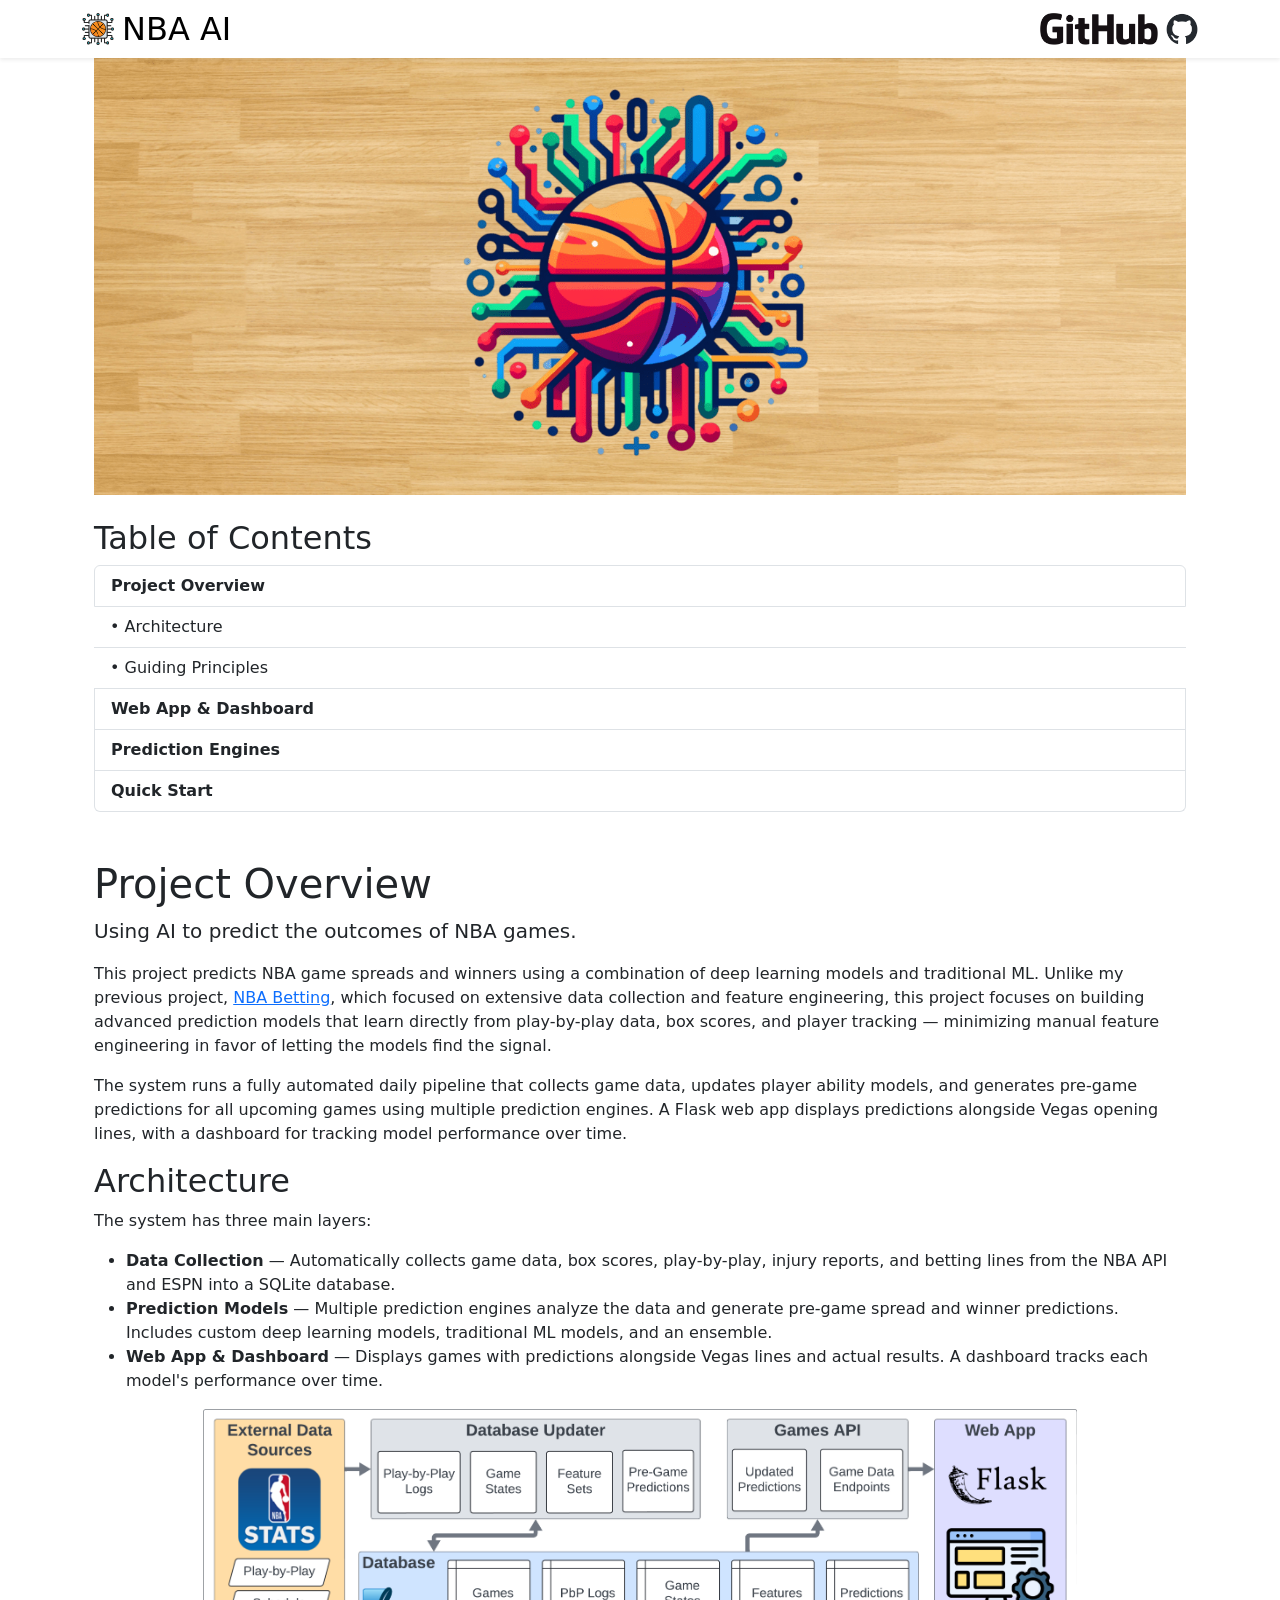
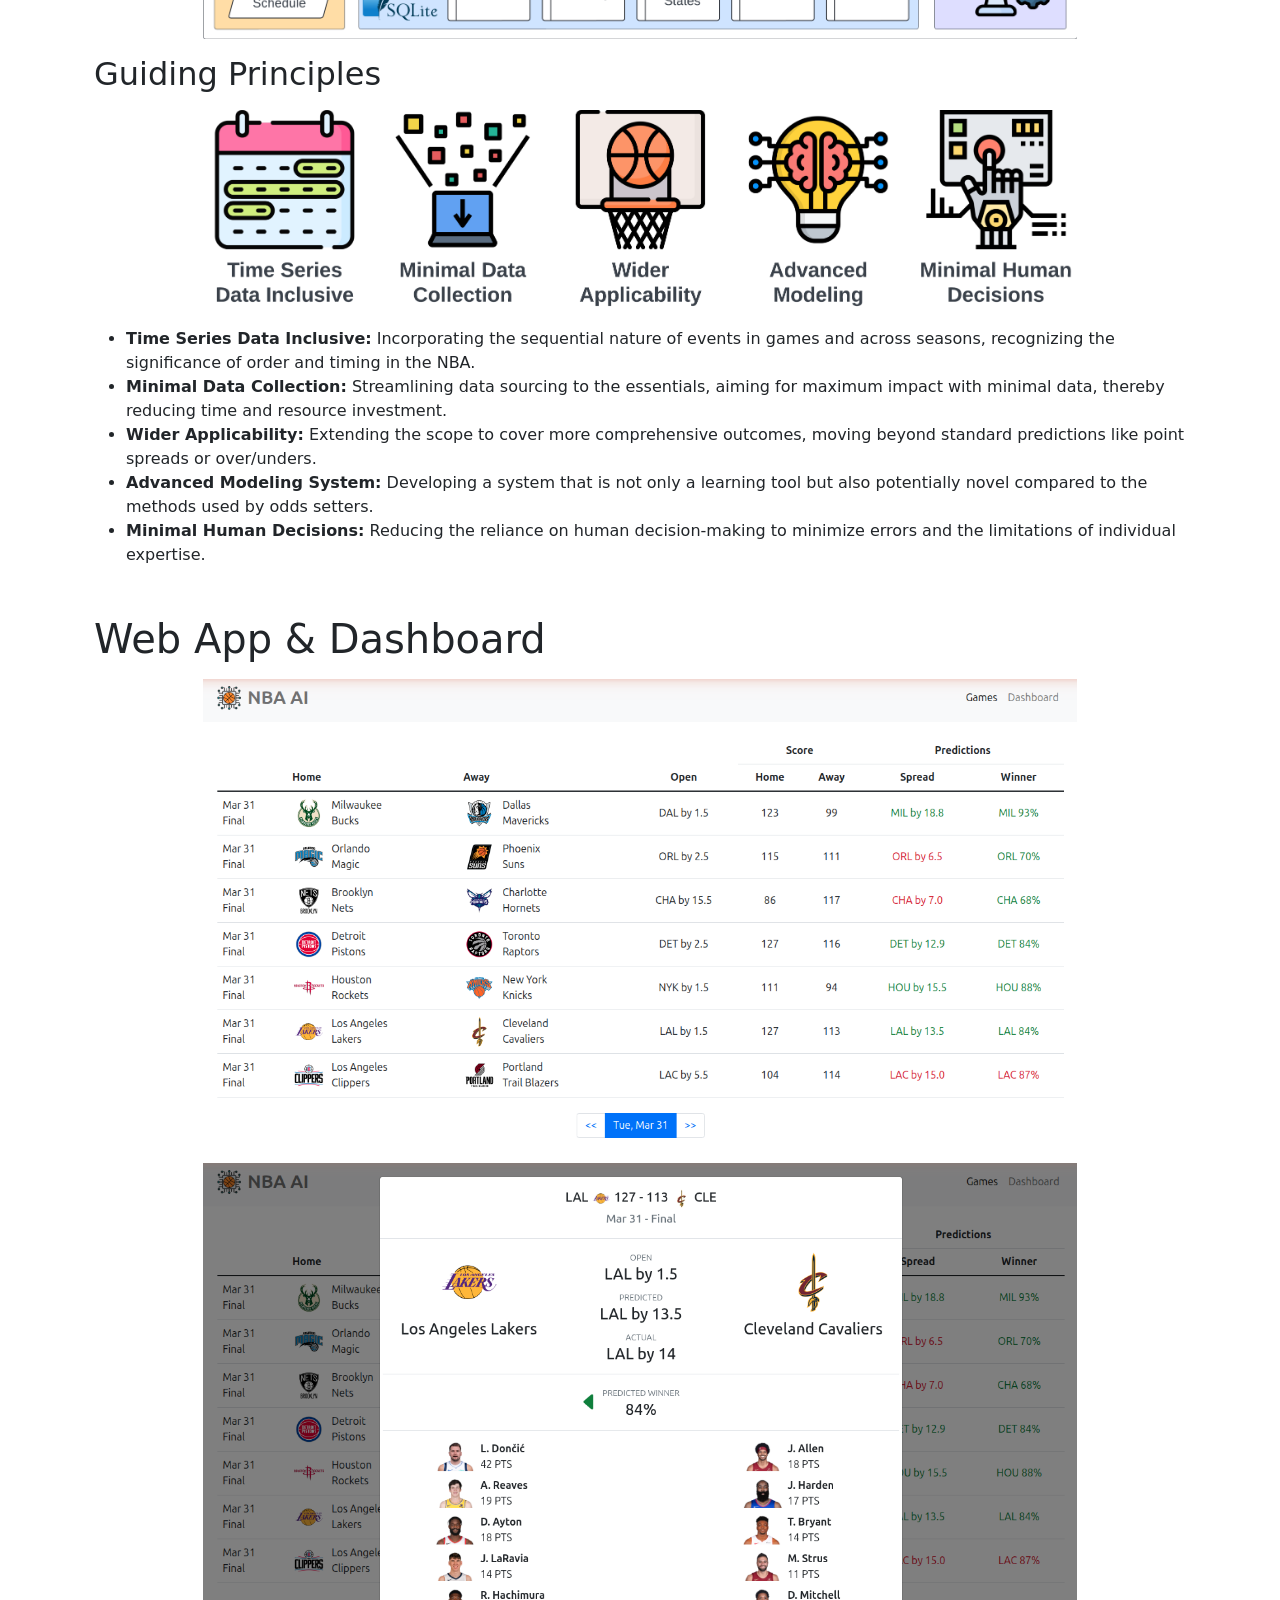
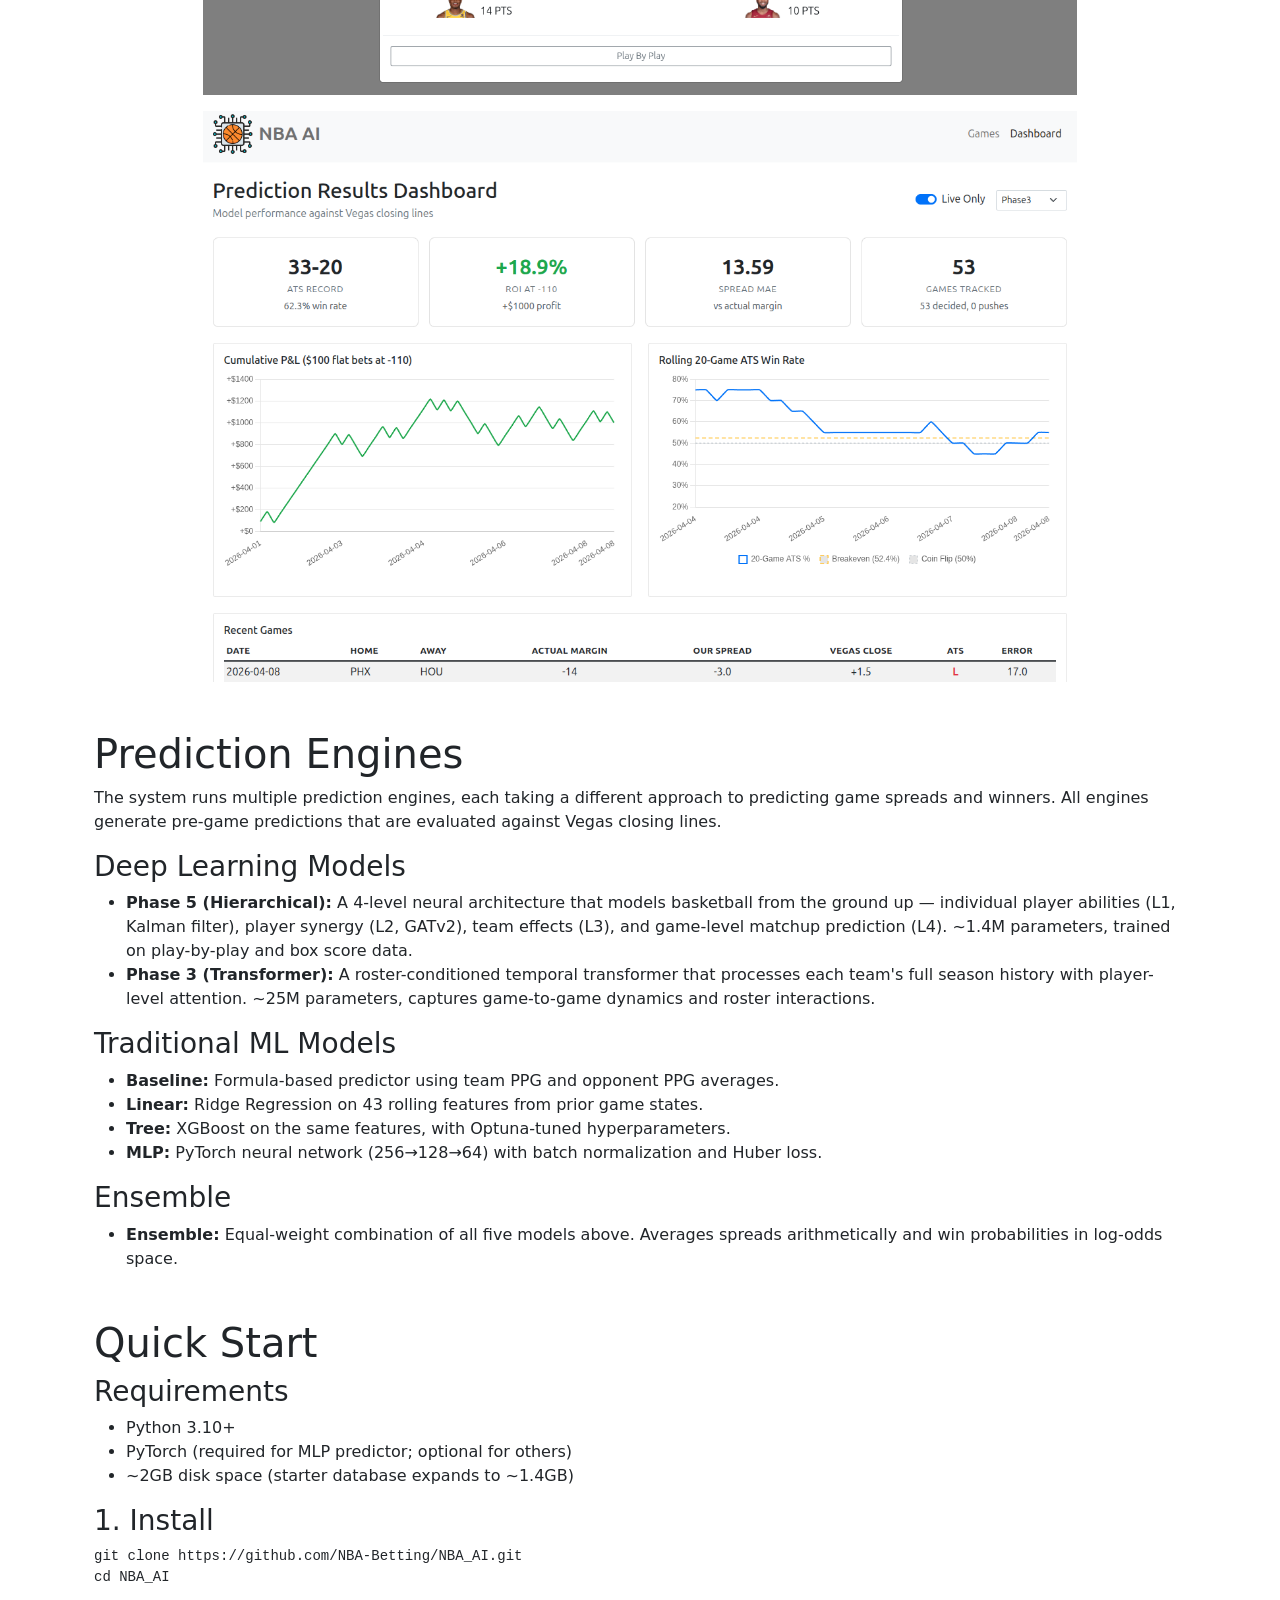
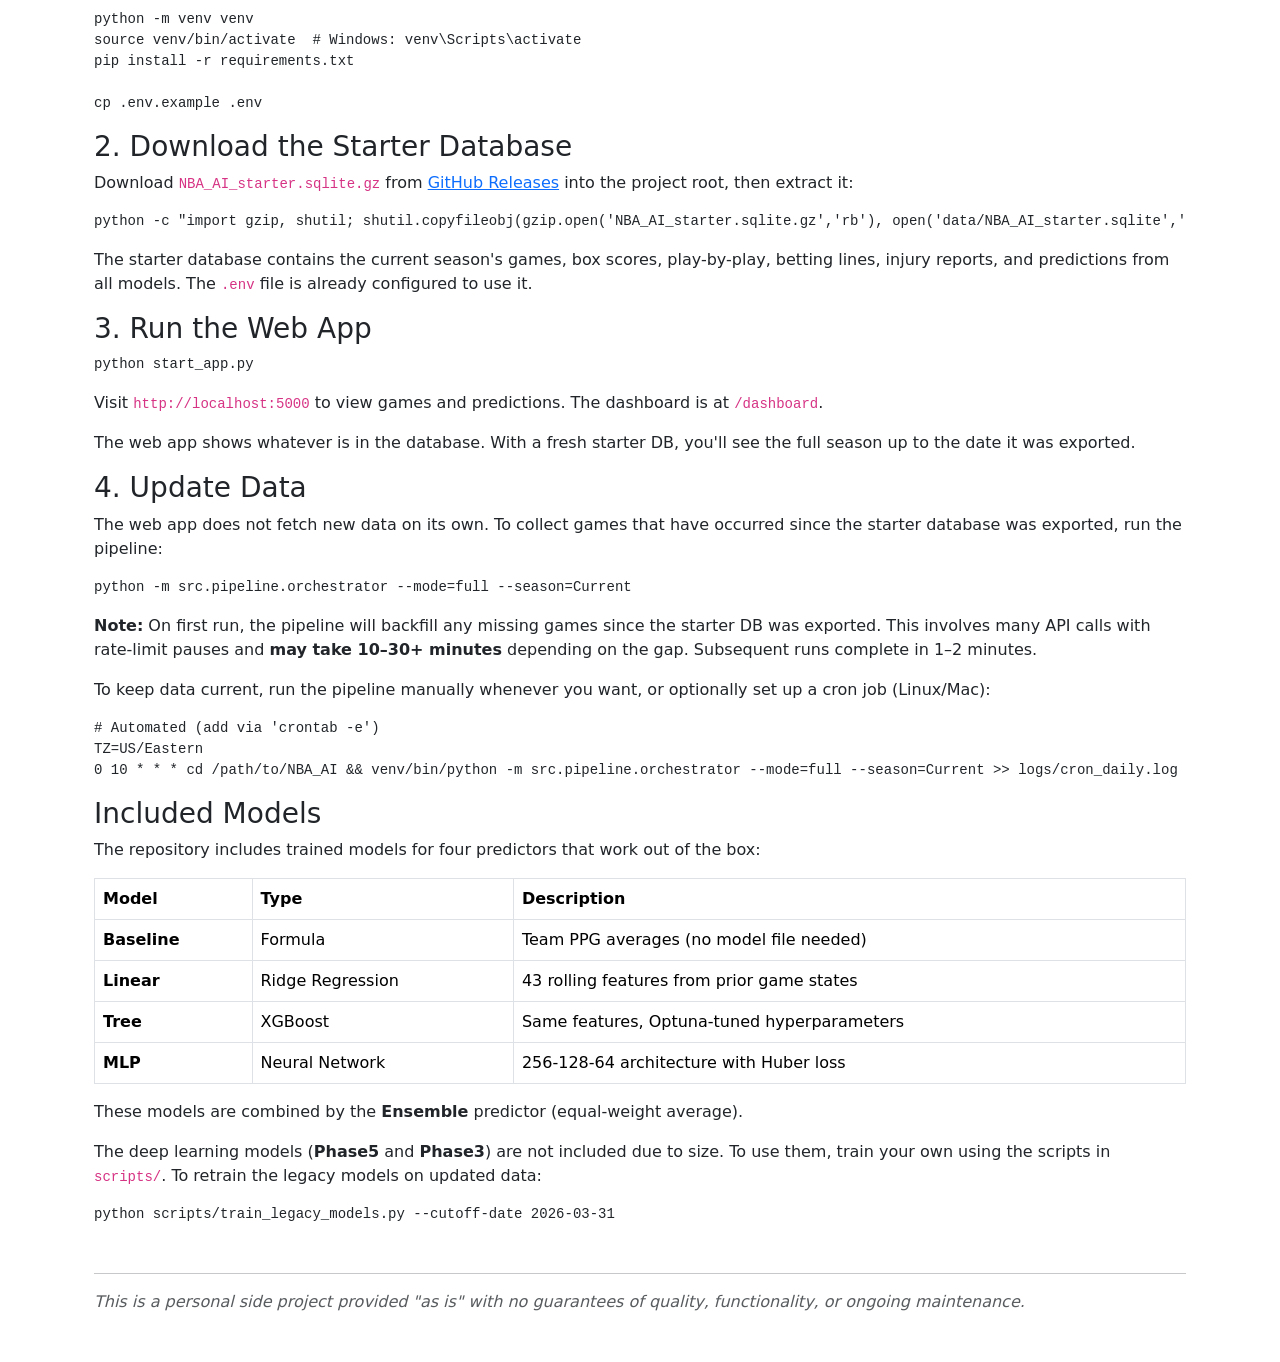
==== commit 3e6e7bfc: "Update docs site to match README, fix P1 items - Rewrite docs/index.html: match README content, remo" ====
--- a/docs/index.html
+++ b/docs/index.html
@@ -11,7 +11,6 @@
     <meta charset="UTF-8" />
     <meta http-equiv="X-UA-Compatible" content="IE=edge" />
     <meta name="viewport" content="width=device-width, initial-scale=1" />
-    <meta name="generator" content="Jekyll v3.9.3" />
     <meta property="og:title" content="NBA AI" />
     <meta property="og:locale" content="en_US" />
     <meta
@@ -56,7 +55,6 @@
         dataLayer.push(arguments);
       }
       gtag("js", new Date());
-
       gtag("config", "G-5FNXVFZDEQ");
     </script>
 
@@ -77,7 +75,6 @@
         class="container-md d-flex justify-content-between align-items-center"
       >
         <a class="navbar-brand d-flex align-items-center" href="#top">
-          <!-- Use Bootstrap's width utilities to control image size responsively -->
           <img
             src="images/nba_ai_logo.png"
             alt="Logo"
@@ -138,22 +135,17 @@
           <div class="list-group list-group-flush ml-3">
             <a
               class="list-group-item list-group-item-action"
-              href="#current-state"
-              >• Current State</a
-            >
-            <a
-              class="list-group-item list-group-item-action"
-              href="#future-goals"
-              >• Future Goals</a
+              href="#architecture"
+              >&#8226; Architecture</a
             >
             <a
               class="list-group-item list-group-item-action"
               href="#guiding-principles"
-              >• Guiding Principles</a
+              >&#8226; Guiding Principles</a
             >
           </div>
           <a class="list-group-item list-group-item-action" href="#web-app"
-            ><strong>Web App</strong></a
+            ><strong>Web App &amp; Dashboard</strong></a
           >
           <a
             class="list-group-item list-group-item-action"
@@ -165,11 +157,6 @@
             href="#quick-start"
             ><strong>Quick Start</strong></a
           >
-          <a
-            class="list-group-item list-group-item-action"
-            href="#development-status"
-            ><strong>Development Status</strong></a
-          >
         </div>
       </div>
 
@@ -182,33 +169,50 @@
         </p>
 
         <p>
-          This project aims to streamline the process of predicting NBA game
-          outcomes by focusing on advanced AI prediction models rather than
-          extensive data collection and management. Unlike my previous project,
+          This project predicts NBA game spreads and winners using a combination
+          of deep learning models and traditional ML. Unlike my previous project,
           <a
             href="https://github.com/NBA-Betting/NBA_Betting/tree/main"
             target="_blank"
             rel="noopener noreferrer"
             >NBA Betting</a
-          >, which aimed to create a comprehensive feature set for predicting
-          NBA games through extensive data collection, this project simplifies
-          the process. While the previous approach benefited from various
-          industry-derived metrics, the cost and complexity of managing the data
-          collection were too high. This project focuses on a core data set,
-          such as play-by-play data, and leverages deep learning and GenAI to
-          predict game outcomes.
-        </p>
-
-        <h2 id="current-state">Current State</h2>
-
-        <p>
-          The project is in active development with a complete data collection
-          pipeline and basic prediction engines. Recent infrastructure cleanup removed unnecessary complexity (Airflow orchestration, Wandb experiment tracking) to focus on the core GenAI prediction engine development.
-        </p>
-
-        <p>
-          The current system supports seasons 2023-2026 with complete PBP → GameStates → PlayerBox/TeamBox → Features → Predictions pipeline. The default installation includes only the current season (2025-2026); historical data is available separately. The web app provides a simple interface for displaying games with current scores and predictions.
-        </p>
+          >, which focused on extensive data collection and feature engineering,
+          this project focuses on building advanced prediction models that learn
+          directly from play-by-play data, box scores, and player tracking &mdash;
+          minimizing manual feature engineering in favor of letting the models
+          find the signal.
+        </p>
+
+        <p>
+          The system runs a fully automated daily pipeline that collects game
+          data, updates player ability models, and generates pre-game predictions
+          for all upcoming games using multiple prediction engines. A Flask web
+          app displays predictions alongside Vegas opening lines, with a
+          dashboard for tracking model performance over time.
+        </p>
+
+        <h2 id="architecture">Architecture</h2>
+
+        <p>The system has three main layers:</p>
+
+        <ul>
+          <li>
+            <strong>Data Collection</strong> &mdash; Automatically collects game
+            data, box scores, play-by-play, injury reports, and betting lines
+            from the NBA API and ESPN into a SQLite database.
+          </li>
+          <li>
+            <strong>Prediction Models</strong> &mdash; Multiple prediction
+            engines analyze the data and generate pre-game spread and winner
+            predictions. Includes custom deep learning models, traditional ML
+            models, and an ensemble.
+          </li>
+          <li>
+            <strong>Web App &amp; Dashboard</strong> &mdash; Displays games with
+            predictions alongside Vegas lines and actual results. A dashboard
+            tracks each model's performance over time.
+          </li>
+        </ul>
 
         <img
           src="images/project_flowchart.png"
@@ -216,140 +220,6 @@
           class="img-fluid custom-image mx-auto"
         />
 
-        <p>The project is built around a few key components:</p>
-        <ul>
-          <li>
-            <strong>Database Updater</strong>: This component is responsible for
-            updating the database with the latest NBA game data. It fetches data
-            from the NBA Stats API, performs ETL operations, generates features,
-            creates predictions, and stores the data in a SQLite database. It
-            consists of a few modules:
-            <ul>
-              <li>
-                <code>database_update_manager.py</code>: The main module that
-                orchestrates the entire process.
-              </li>
-              <li>
-                <code>schedule.py</code>: Fetches the schedule from the NBA API
-                and updates the database.
-              </li>
-              <li>
-                <code>players.py</code>: Fetches and updates player reference data.
-              </li>
-              <li>
-                <code>nba_official_injuries.py</code>: Fetches injury reports from NBA's official injury report PDFs.
-              </li>
-              <li>
-                <code>betting.py</code>: Fetches betting lines (spreads/totals) from ESPN API and Covers.com.
-              </li>
-              <li>
-                <code>pbp.py</code>: Fetches play-by-play data for games and
-                updates the database.
-              </li>
-              <li>
-                <code>game_states.py</code>: Parses play-by-play data to
-                generate game states and updates the database.
-              </li>
-              <li>
-                <code>boxscores.py</code>: Fetches traditional boxscore stats (PlayerBox and TeamBox).
-              </li>
-              <li>
-                <code>prior_states.py</code>: Determines prior final game states
-                for teams.
-              </li>
-              <li>
-                <code>features.py</code>: Uses prior final game states to
-                generate features for the prediction engine.
-              </li>
-              <li>
-                <code>prediction_manager.py</code>: Generates predictions for
-                games using the chosen prediction engine.
-              </li>
-            </ul>
-          </li>
-          <li>
-            <strong>Games API</strong>: This component is responsible for
-            updating predictions for ongoing or completed games and providing
-            the data to the web app. It fetches data from the database,
-            generates predictions, and serves the data to the web app.
-            <ul>
-              <li>
-                <code>games.py</code>: Fetches game data from the database,
-                manages prediction updating and data formatting.
-              </li>
-              <li><code>api.py</code>: Defines the API endpoints.</li>
-            </ul>
-          </li>
-          <li>
-            <strong>Web App</strong>: This component is the front end of the
-            project, providing a simple interface for users to view games and
-            predictions. It is built using Flask.
-            <ul>
-              <li>
-                <code>start_app.py</code>: The main entry point for the web app
-                found in the root directory.
-              </li>
-              <li>
-                <code>app.py</code>: The main module that defines the Flask app
-                and routes.
-              </li>
-              <li>
-                <code>game_data_processor.py</code>: Formats game data from the
-                API for the web app.
-              </li>
-              <li>
-                <code>templates/</code>: Contains the HTML templates for the web
-                app.
-              </li>
-              <li>
-                <code>static/</code>: Contains the CSS and JavaScript files for
-                the web app.
-              </li>
-            </ul>
-          </li>
-        </ul>
-
-        <h2 id="future-goals">Future Goals</h2>
-
-        <img
-          src="images/foundational_model_outline.png"
-          alt="Foundational Model Outline"
-          class="img-fluid custom-image mx-auto"
-        />
-
-        <ol>
-          <li>
-            <strong>Data Sourcing</strong>: Focus on a minimal number of data
-            sources that fundamentally describe basketball. Currently, we use
-            play-by-play data from the NBA API. In the future, incorporating
-            video and tracking data would be interesting, though these require
-            considerably more resources and access.
-          </li>
-          <li>
-            <strong>Prediction Engine</strong>: This is the core of the project
-            and the current development focus. The current prediction engine
-            options will be replaced with a DL and GenAI-based engine, allowing
-            for decreased data parsing and feature engineering while also
-            scaling to predict more complex outcomes, including individual
-            player performance.
-          </li>
-          <li>
-            <strong>Data Storage</strong>: Future data storage will more
-            seamlessly integrate with the prediction engine. The storage
-            requirements will combine the current SQL-based data used for the
-            API and web app with more advanced vector-based storage for
-            RAG-based GenAI models.
-          </li>
-          <li>
-            <strong>Web App</strong>: This is the project's front end,
-            displaying the games for the selected date along with current scores
-            and predictions. The interface will remain simple while usability is
-            gradually improved. A separate GenAI chat will be added in the
-            future to allow users to interact with the prediction engine and
-            modify individual predictions based on their preferences.
-          </li>
-        </ol>
-
         <h2 id="guiding-principles">Guiding Principles</h2>
 
         <img
@@ -360,37 +230,36 @@
 
         <ul>
           <li>
-            <strong>Time Series Data Inclusive</strong>: A focus on
-            incorporating the sequential nature of events in games and across
-            seasons, recognizing the significance of order and timing in the
-            NBA.
-          </li>
-          <li>
-            <strong>Minimal Data Collection</strong>: Streamlining data sourcing
+            <strong>Time Series Data Inclusive:</strong> Incorporating the
+            sequential nature of events in games and across seasons, recognizing
+            the significance of order and timing in the NBA.
+          </li>
+          <li>
+            <strong>Minimal Data Collection:</strong> Streamlining data sourcing
             to the essentials, aiming for maximum impact with minimal data,
             thereby reducing time and resource investment.
           </li>
           <li>
-            <strong>Wider Applicability</strong>: Extending the scope to cover
+            <strong>Wider Applicability:</strong> Extending the scope to cover
             more comprehensive outcomes, moving beyond standard predictions like
             point spreads or over/unders.
           </li>
           <li>
-            <strong>Advanced Modeling System</strong>: Developing a system that
+            <strong>Advanced Modeling System:</strong> Developing a system that
             is not only a learning tool but also potentially novel compared to
             the methods used by odds setters.
           </li>
           <li>
-            <strong>Minimal Human Decisions</strong>: Reducing the reliance on
+            <strong>Minimal Human Decisions:</strong> Reducing the reliance on
             human decision-making to minimize errors and the limitations of
             individual expertise.
           </li>
         </ul>
       </div>
 
-      <!-- Web App -->
+      <!-- Web App & Dashboard -->
       <div class="container my-5">
-        <h1 id="web-app">Web App</h1>
+        <h1 id="web-app">Web App &amp; Dashboard</h1>
 
         <img
           src="images/web_app_homepage.png"
@@ -402,6 +271,11 @@
           alt="Web App Game Details"
           class="img-fluid custom-image mx-auto"
         />
+        <img
+          src="images/web_app_dashboard.png"
+          alt="Web App Dashboard"
+          class="img-fluid custom-image mx-auto"
+        />
       </div>
 
       <!-- Prediction Engines -->
@@ -409,182 +283,208 @@
         <h1 id="prediction-engines">Prediction Engines</h1>
 
         <p>
-          Currently, there are a few basic prediction engines used to predict
-          the outcomes of NBA games. These serve as placeholders for the more
-          advanced DL and GenAI engines that will be implemented in the future.
-          The current engines make pre-game predictions for home and away scores
-          using ML models. These predictions are then used to calculate the win
-          percentage and margin for the home team. Updated (after game start)
-          predictions are based on a combination of the current game score, time
-          remaining, and the pre-game predictions.
-        </p>
-
-        <h3 id="current-prediction-engines">Current Prediction Engines</h3>
+          The system runs multiple prediction engines, each taking a different
+          approach to predicting game spreads and winners. All engines generate
+          pre-game predictions that are evaluated against Vegas closing lines.
+        </p>
+
+        <h3>Deep Learning Models</h3>
 
         <ul>
           <li>
-            <strong>Baseline:</strong> A simple predictor that predicts scores
-            based on teams' PPG and opponents' PPG.
-          </li>
-          <li>
-            <strong>Linear:</strong> Ridge Regression model using 34 rolling
-            average features from prior game states.
-          </li>
-          <li>
-            <strong>Tree:</strong> XGBoost model using the same features as the
-            Linear model (default, best performance).
-          </li>
-          <li>
-            <strong>MLP</strong> <em>(optional)</em><strong>:</strong> PyTorch MLP model - requires uncommenting PyTorch in requirements.txt.
-          </li>
-          <li>
-            <strong>Ensemble</strong> <em>(optional)</em><strong>:</strong> Weighted average of Linear (30%), Tree
-            (40%), and MLP (30%) - requires PyTorch.
+            <strong>Phase 5 (Hierarchical):</strong> A 4-level neural
+            architecture that models basketball from the ground up &mdash;
+            individual player abilities (L1, Kalman filter), player synergy (L2,
+            GATv2), team effects (L3), and game-level matchup prediction (L4).
+            ~1.4M parameters, trained on play-by-play and box score data.
+          </li>
+          <li>
+            <strong>Phase 3 (Transformer):</strong> A roster-conditioned
+            temporal transformer that processes each team's full season history
+            with player-level attention. ~25M parameters, captures game-to-game
+            dynamics and roster interactions.
           </li>
         </ul>
 
-        <h3 id="performance-metrics">Performance Metrics</h3>
-
-        <p>
-          The current metrics are based on pre-game predictions for the home and
-          away team scores, along with downstream metrics such as win percentage
-          and margin. These simple predictors currently outperform the baseline
-          predictor.
-        </p>
-
-        <p>
-          In the future, a more challenging baseline based on the Vegas spread
-          will be added when the DL and GenAI models are implemented.
-        </p>
-
-        <img
-          src="images/predictor_performance.png"
-          alt="Prediction Engine Performance Metrics"
-          class="img-fluid custom-image mx-auto"
-        />
+        <h3>Traditional ML Models</h3>
+
+        <ul>
+          <li>
+            <strong>Baseline:</strong> Formula-based predictor using team PPG
+            and opponent PPG averages.
+          </li>
+          <li>
+            <strong>Linear:</strong> Ridge Regression on 43 rolling features
+            from prior game states.
+          </li>
+          <li>
+            <strong>Tree:</strong> XGBoost on the same features, with
+            Optuna-tuned hyperparameters.
+          </li>
+          <li>
+            <strong>MLP:</strong> PyTorch neural network (256&rarr;128&rarr;64)
+            with batch normalization and Huber loss.
+          </li>
+        </ul>
+
+        <h3>Ensemble</h3>
+
+        <ul>
+          <li>
+            <strong>Ensemble:</strong> Equal-weight combination of all five
+            models above. Averages spreads arithmetically and win probabilities
+            in log-odds space.
+          </li>
+        </ul>
       </div>
 
       <!-- Quick Start -->
       <div class="container my-5">
         <h1 id="quick-start">Quick Start</h1>
 
-        <h3 id="requirements">Requirements</h3>
+        <h3>Requirements</h3>
         <ul>
           <li>Python 3.10+</li>
-          <li>~2GB disk space (database + models + dependencies)</li>
+          <li>PyTorch (required for MLP predictor; optional for others)</li>
+          <li>~2GB disk space (starter database expands to ~1.4GB)</li>
         </ul>
 
-        <h3 id="installation">Installation</h3>
-
-        <p>Clone the repository and run the automated setup:</p>
+        <h3>1. Install</h3>
 
         <pre><code>git clone https://github.com/NBA-Betting/NBA_AI.git
 cd NBA_AI
-python setup.py</code></pre>
-
-        <p>The setup script will:</p>
-        <ol>
-          <li>Create a virtual environment</li>
-          <li>Install all dependencies</li>
-          <li>Download the database and trained models from GitHub Releases</li>
-          <li>Create your <code>.env</code> configuration file</li>
-          <li>Verify the installation</li>
-        </ol>
-
-        <h3 id="running-the-web-app">Running the Web App</h3>
-
-        <pre><code># Activate the virtual environment
-source venv/bin/activate
-
-# Start the web app
-python start_app.py</code></pre>
-
-        <p>
-          Visit <code>http://localhost:5000</code> to view games and
-          predictions.
-        </p>
-
-        <h3 id="command-line-options">Command Line Options</h3>
-
-        <pre><code># Use a specific predictor
-python start_app.py --predictor=Tree
-
-# Enable debug mode
-python start_app.py --debug
-
-# Set log level
-python start_app.py --log_level=DEBUG</code></pre>
-
-        <p>
-          Available predictors: <code>Baseline</code>, <code>Linear</code>,
-          <code>Tree</code> (default), <code>MLP</code>*, <code>Ensemble</code>*
-        </p>
-
-        <p>
-          *Requires PyTorch - uncomment in requirements.txt
-        </p>
-      </div>
-
-      <!-- Development Status -->
-      <div class="container my-5">
-        <h1 id="development-status">Development Status</h1>
-
-        <p><strong>This project is in active development.</strong></p>
-
-        <p>
-          The core data pipeline and prediction engines are functional. The focus is now on building advanced DL/GenAI prediction engines using play-by-play data.
-        </p>
-
-        <h3>Disclaimer</h3>
-
-        <p>
-          This is a personal side project provided "as is" with no guarantees of quality, functionality, or ongoing maintenance. I've vibe-coded much of this release and while I'll try to address issues, I can't promise timely responses or fixes.
-        </p>
-
-        <p>
-          <strong>For production or commercial use</strong>: Consider using <a href="https://sportradar.com/" target="_blank" rel="noopener noreferrer">SportsRadar</a>, the official NBA data partner. Their API would greatly simplify data management compared to scraping the NBA Stats API. I use this approach only because I can't justify the cost for a personal project.
-        </p>
-
-        <h3>Historical Data</h3>
-
-        <p>
-          The default setup downloads only the current season (2025-2026, ~1,300 games). A development database with 3 seasons (2023-2024 through 2025-2026, ~4,100 games total) is available from <a
+
+python -m venv venv
+source venv/bin/activate  # Windows: venv\Scripts\activate
+pip install -r requirements.txt
+
+cp .env.example .env</code></pre>
+
+        <h3>2. Download the Starter Database</h3>
+
+        <p>
+          Download <code>NBA_AI_starter.sqlite.gz</code> from
+          <a
             href="https://github.com/NBA-Betting/NBA_AI/releases"
             target="_blank"
             rel="noopener noreferrer"
             >GitHub Releases</a
-          >.
-        </p>
-
-        <p>To use it:</p>
-
-        <ol>
-          <li>Download <code>NBA_AI_dev.zip</code> from the latest release</li>
-          <li>Extract to <code>data/NBA_AI_dev.sqlite</code></li>
-          <li>Update your <code>.env</code>:</li>
-        </ol>
-
-        <pre><code>DATABASE_PATH=data/NBA_AI_dev.sqlite</code></pre>
-
-        <h3>Usage Notes</h3>
-
-        <ul>
-          <li>
-            <strong>First run for a date</strong>: When viewing a date for the first time, the app fetches data from the NBA API. This initial update may take a few seconds per game. Subsequent views are instant since data is cached in the database.
-          </li>
-          <li>
-            <strong>Season restrictions</strong>: By default, the web app allows seasons 2023-2024 through 2025-2026. To restrict or expand this, modify <code>valid_seasons</code> in
-            <code>config.yaml</code>.
-          </li>
-        </ul>
-
-        <h3>Technical Notes</h3>
-
-        <ul>
-          <li>Default focus: 2025-2026 season (current season for public release)</li>
-          <li>Database: SQLite with complete pipeline (Schedule → Players → Injuries → Betting → PBP → GameStates → Boxscores → Features → Predictions)</li>
-          <li>Built with Python, Flask, SQLite, scikit-learn, XGBoost, and nba_api (PyTorch optional for MLP/Ensemble)</li>
-        </ul>
+          >
+          into the project root, then extract it:
+        </p>
+
+        <pre><code>python -c "import gzip, shutil; shutil.copyfileobj(gzip.open('NBA_AI_starter.sqlite.gz','rb'), open('data/NBA_AI_starter.sqlite','wb'))"</code></pre>
+
+        <p>
+          The starter database contains the current season's games, box scores,
+          play-by-play, betting lines, injury reports, and predictions from all
+          models. The <code>.env</code> file is already configured to use it.
+        </p>
+
+        <h3>3. Run the Web App</h3>
+
+        <pre><code>python start_app.py</code></pre>
+
+        <p>
+          Visit <code>http://localhost:5000</code> to view games and
+          predictions. The dashboard is at <code>/dashboard</code>.
+        </p>
+
+        <p>
+          The web app shows whatever is in the database. With a fresh starter
+          DB, you'll see the full season up to the date it was exported.
+        </p>
+
+        <h3>4. Update Data</h3>
+
+        <p>
+          The web app does not fetch new data on its own. To collect games that
+          have occurred since the starter database was exported, run the
+          pipeline:
+        </p>
+
+        <pre><code>python -m src.pipeline.orchestrator --mode=full --season=Current</code></pre>
+
+        <p>
+          <strong>Note:</strong> On first run, the pipeline will backfill any
+          missing games since the starter DB was exported. This involves many API
+          calls with rate-limit pauses and <strong>may take 10&ndash;30+
+          minutes</strong> depending on the gap. Subsequent runs complete in
+          1&ndash;2 minutes.
+        </p>
+
+        <p>
+          To keep data current, run the pipeline manually whenever you want, or
+          optionally set up a cron job (Linux/Mac):
+        </p>
+
+        <pre><code># Automated (add via 'crontab -e')
+TZ=US/Eastern
+0 10 * * * cd /path/to/NBA_AI && venv/bin/python -m src.pipeline.orchestrator --mode=full --season=Current >> logs/cron_daily.log 2>&amp;1</code></pre>
+
+        <h3>Included Models</h3>
+
+        <p>
+          The repository includes trained models for four predictors that work
+          out of the box:
+        </p>
+
+        <table class="table table-bordered">
+          <thead>
+            <tr>
+              <th>Model</th>
+              <th>Type</th>
+              <th>Description</th>
+            </tr>
+          </thead>
+          <tbody>
+            <tr>
+              <td><strong>Baseline</strong></td>
+              <td>Formula</td>
+              <td>Team PPG averages (no model file needed)</td>
+            </tr>
+            <tr>
+              <td><strong>Linear</strong></td>
+              <td>Ridge Regression</td>
+              <td>43 rolling features from prior game states</td>
+            </tr>
+            <tr>
+              <td><strong>Tree</strong></td>
+              <td>XGBoost</td>
+              <td>Same features, Optuna-tuned hyperparameters</td>
+            </tr>
+            <tr>
+              <td><strong>MLP</strong></td>
+              <td>Neural Network</td>
+              <td>256-128-64 architecture with Huber loss</td>
+            </tr>
+          </tbody>
+        </table>
+
+        <p>
+          These models are combined by the <strong>Ensemble</strong> predictor
+          (equal-weight average).
+        </p>
+
+        <p>
+          The deep learning models (<strong>Phase5</strong> and
+          <strong>Phase3</strong>) are not included due to size. To use them,
+          train your own using the scripts in <code>scripts/</code>. To retrain
+          the legacy models on updated data:
+        </p>
+
+        <pre><code>python scripts/train_legacy_models.py --cutoff-date 2026-03-31</code></pre>
+      </div>
+
+      <!-- Disclaimer -->
+      <div class="container my-5">
+        <hr />
+        <p class="text-muted">
+          <em
+            >This is a personal side project provided "as is" with no guarantees
+            of quality, functionality, or ongoing maintenance.</em
+          >
+        </p>
       </div>
     </div>
 
